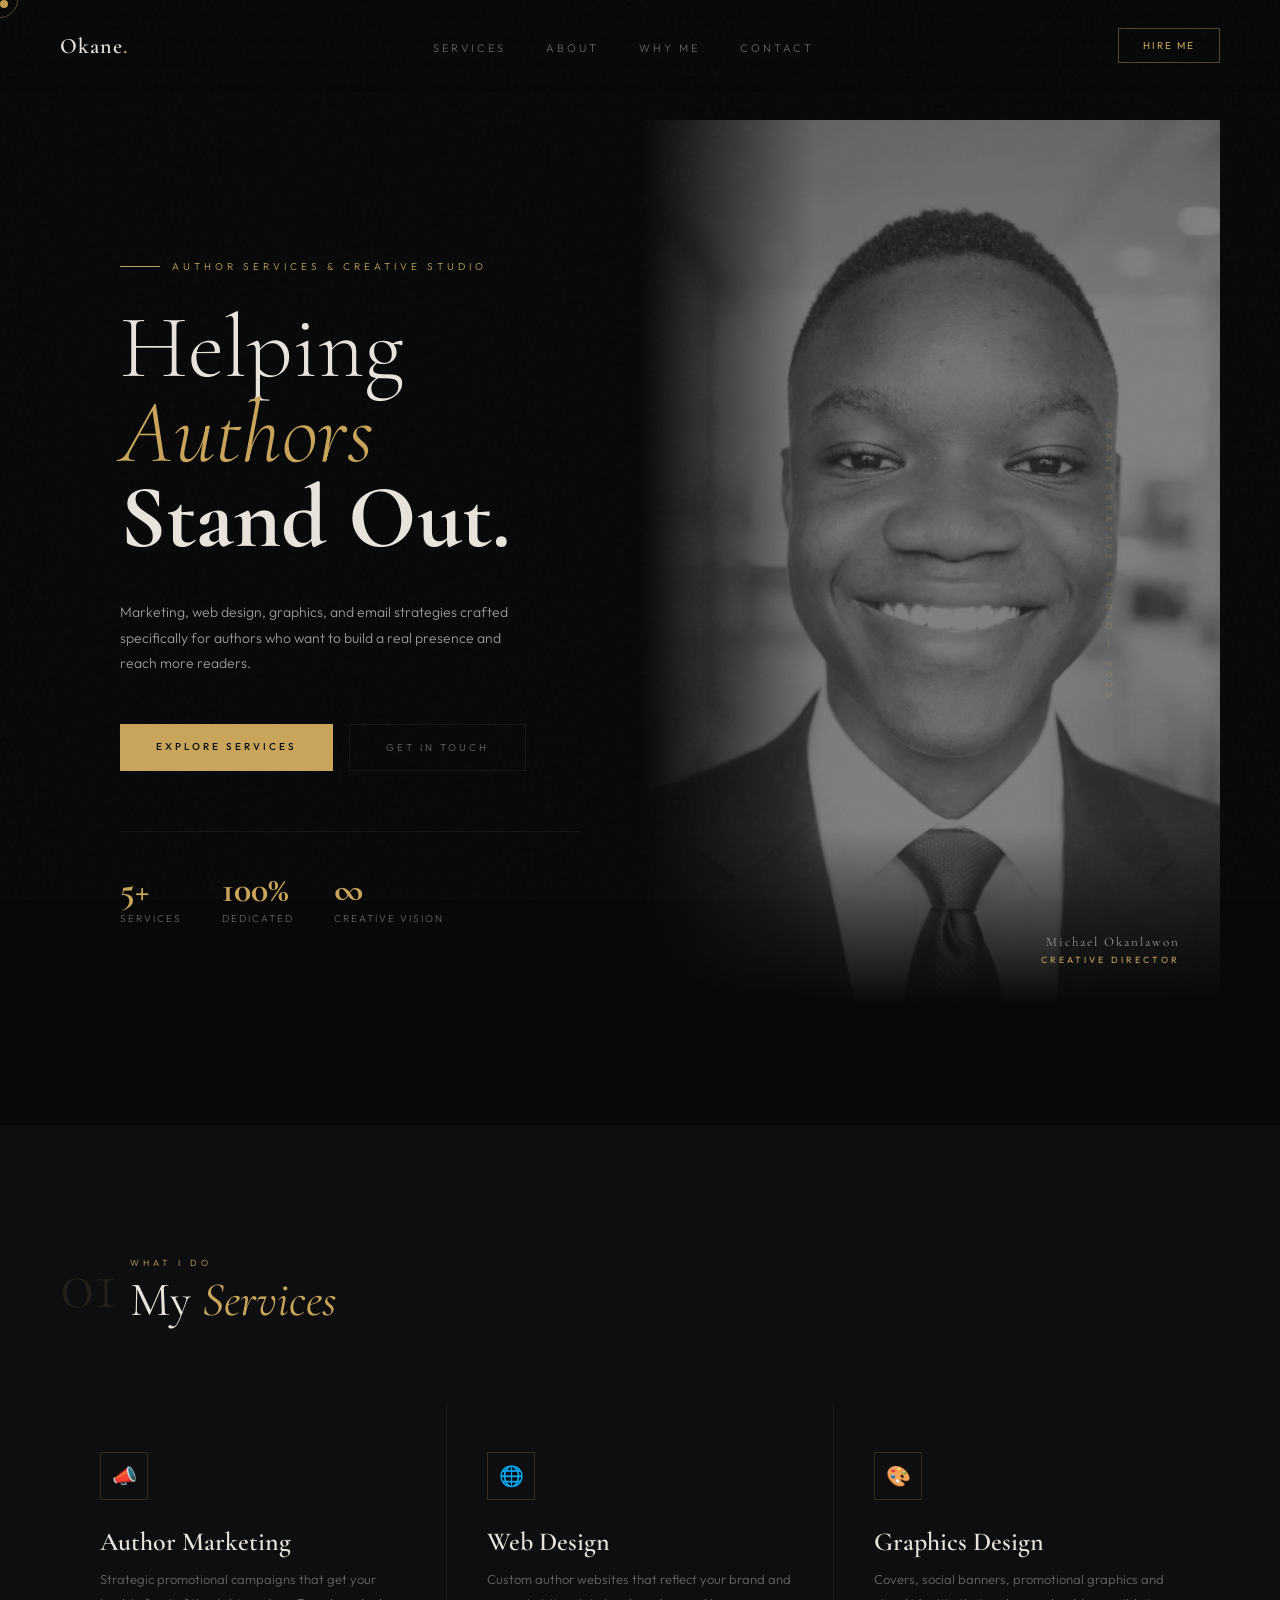
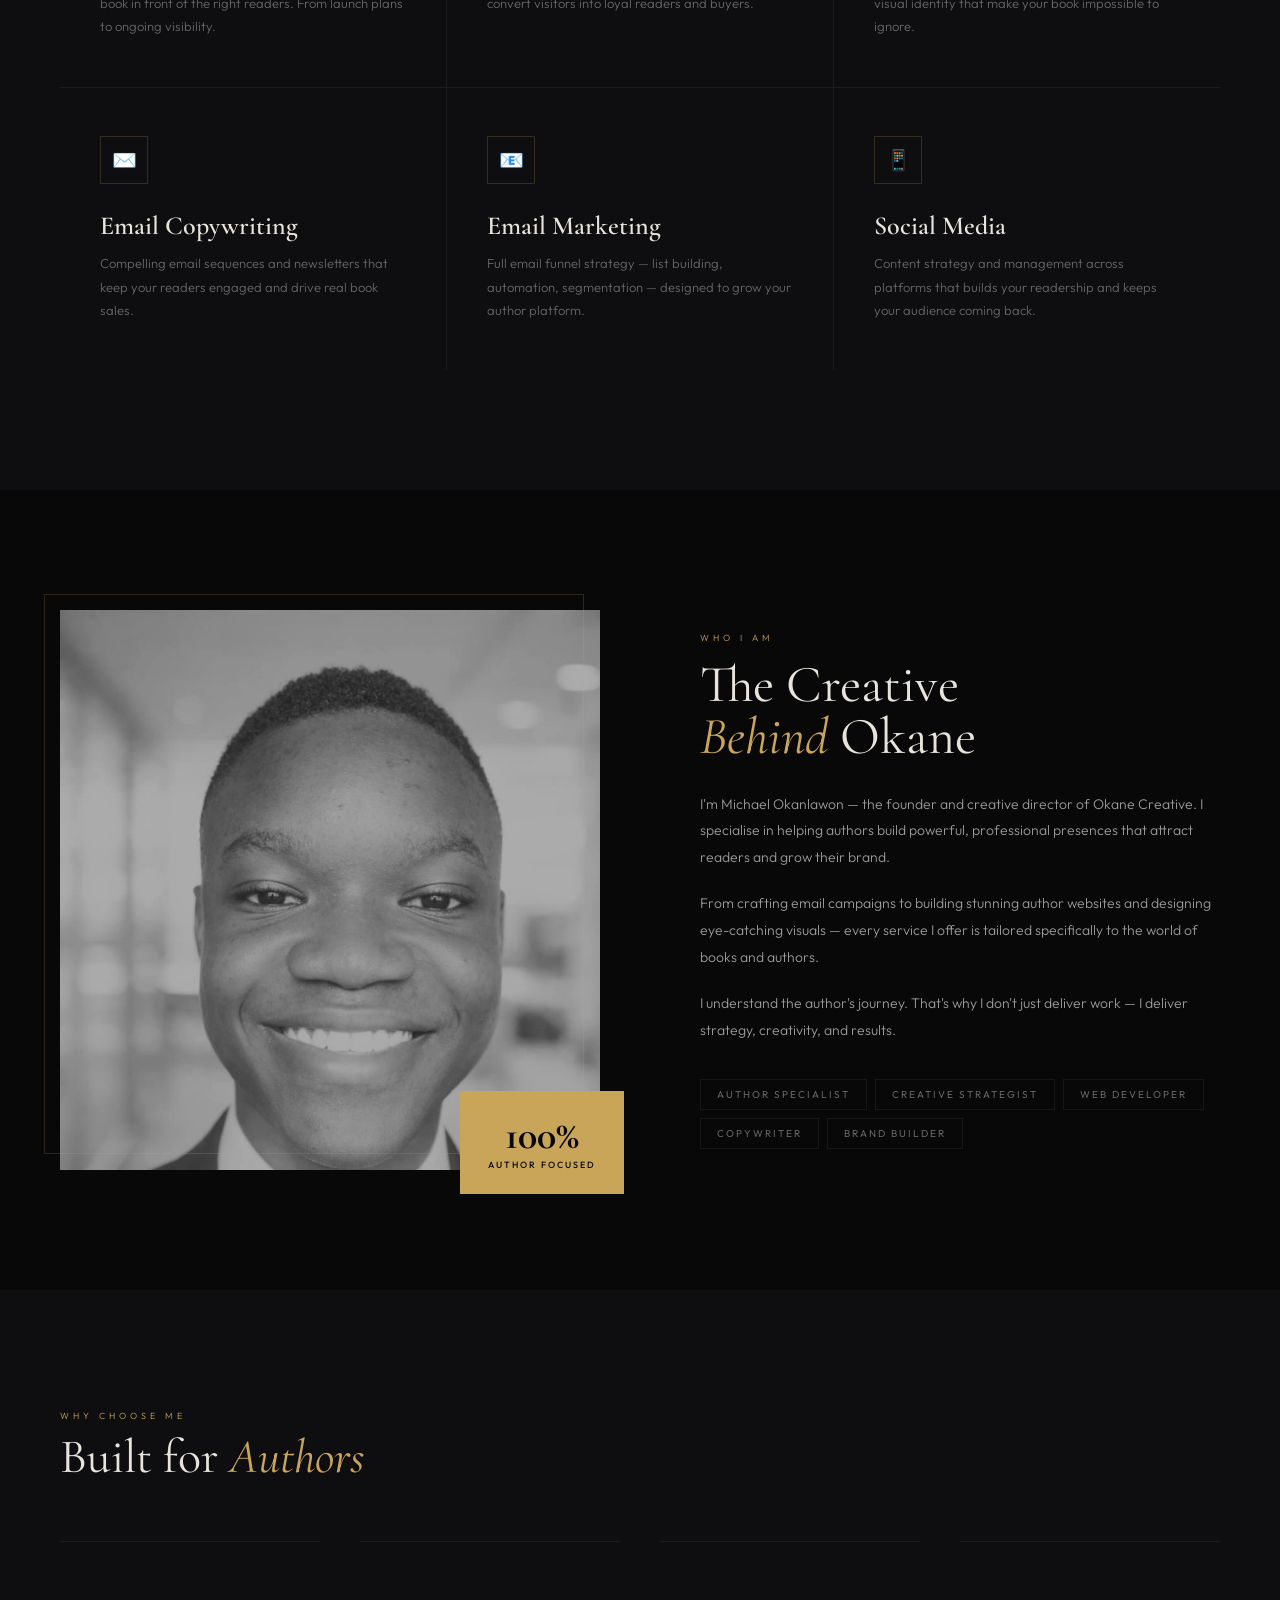
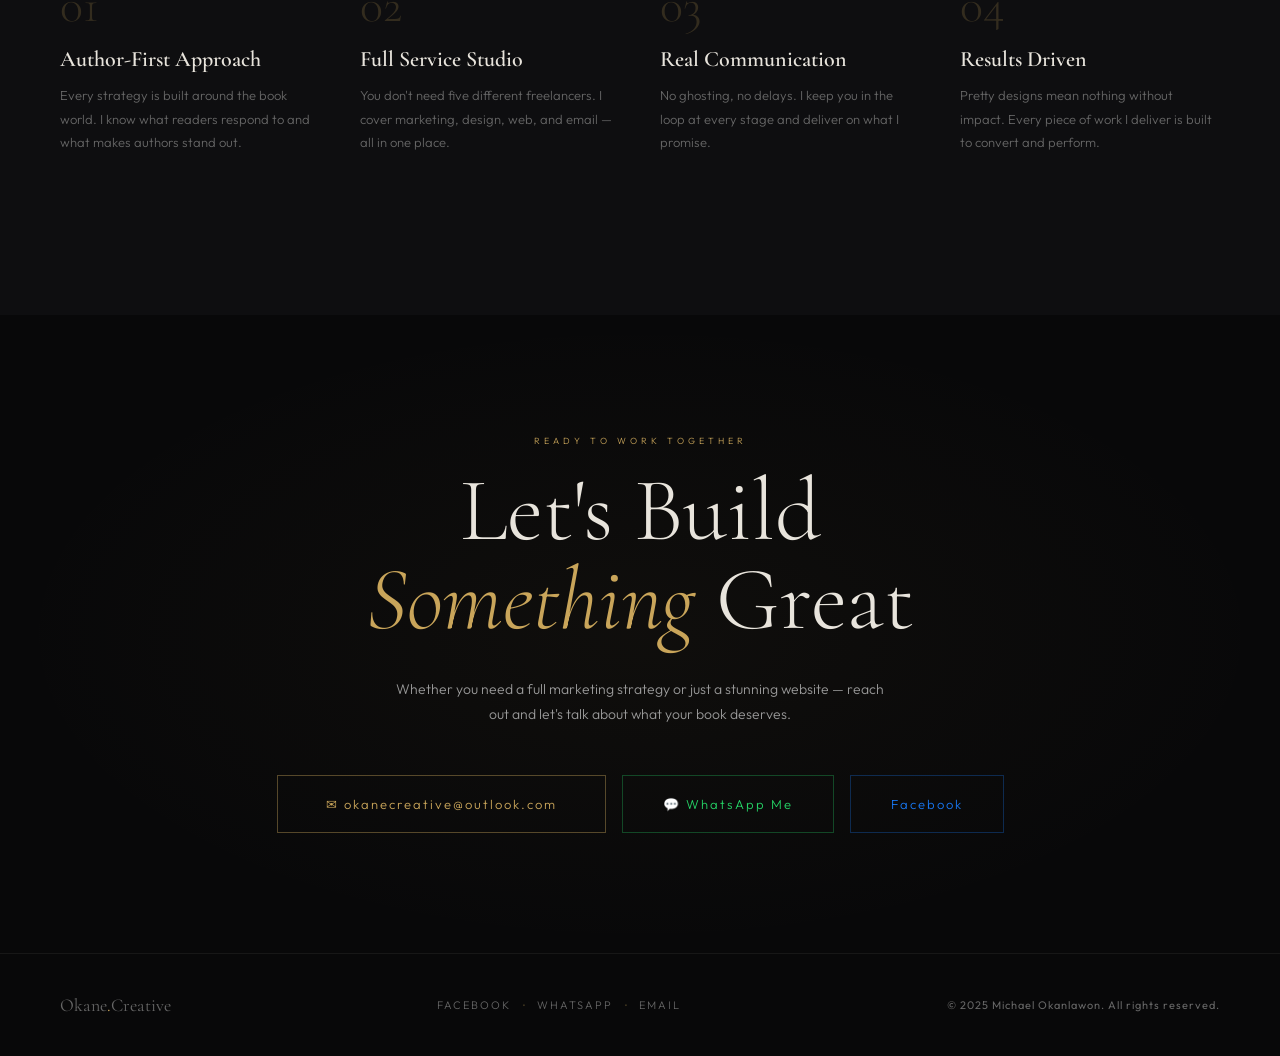
==== index.html @ 4721a369 "Create index.html" ====
<!DOCTYPE html>
<html lang="en">
<head>
<meta charset="UTF-8">
<meta name="viewport" content="width=device-width, initial-scale=1.0">

  <!-- ===== SEO META TAGS ===== -->
  <meta name="description" content="Okane Creative — Michael Okanlawon. Professional author marketing, web design, graphics design, email copywriting and email marketing services. Helping authors build powerful brands and reach more readers.">
  <meta name="keywords" content="author marketing, book marketing, author web design, email copywriting for authors, graphics design for authors, book promotion, author brand strategy, Michael Okanlawon, Okane Creative">
  <meta name="author" content="Michael Okanlawon">
  <meta name="robots" content="index, follow">
  <meta name="language" content="English">
  <link rel="canonical" href="https://michaelokan.github.io/okanecreative/">

  <!-- ===== OPEN GRAPH (Facebook / LinkedIn previews) ===== -->
  <meta property="og:type" content="website">
  <meta property="og:url" content="https://michaelokan.github.io/okanecreative/">
  <meta property="og:title" content="Okane Creative | Author Marketing & Web Design">
  <meta property="og:description" content="Professional author marketing, web design, graphics and email services. Helping authors stand out and reach more readers.">
  <meta property="og:image" content="https://michaelokan.github.io/okanecreative/preview.jpg">
  <meta property="og:site_name" content="Okane Creative">

  <!-- ===== TWITTER CARD ===== -->
  <meta name="twitter:card" content="summary_large_image">
  <meta name="twitter:title" content="Okane Creative | Author Marketing & Web Design">
  <meta name="twitter:description" content="Professional author marketing, web design, graphics and email services. Helping authors stand out and reach more readers.">
  <meta name="twitter:image" content="https://michaelokan.github.io/okanecreative/preview.jpg">

  <!-- ===== STRUCTURED DATA (Google Rich Results) ===== -->
  <script type="application/ld+json">
  {
    "@context": "https://schema.org",
    "@type": "ProfessionalService",
    "name": "Okane Creative",
    "description": "Professional author marketing, web design, graphics design, email copywriting and email marketing services.",
    "url": "https://michaelokan.github.io/okanecreative/",
    "founder": {
      "@type": "Person",
      "name": "Michael Okanlawon",
      "jobTitle": "Creative Director",
      "email": "okanecreative@outlook.com"
    },
    "contactPoint": {
      "@type": "ContactPoint",
      "telephone": "+2347070687064",
      "contactType": "customer service",
      "email": "okanecreative@outlook.com"
    },
    "sameAs": [
      "https://www.facebook.com/share/18pAue2gmJ/?mibextid=wwXIfr",
      "https://wa.me/2347070687064"
    ],
    "serviceType": [
      "Author Marketing",
      "Web Design",
      "Graphics Design",
      "Email Copywriting",
      "Email Marketing",
      "Social Media Management"
    ]
  }
  </script>

<title>Okane Creative | Author Marketing, Web Design & Graphics — Michael Okanlawon</title>
<link href="https://fonts.googleapis.com/css2?family=Cormorant+Garamond:ital,wght@0,300;0,400;0,600;0,700;1,300;1,400&family=Outfit:wght@200;300;400;500;600&display=swap" rel="stylesheet">
<style>
:root {
  --gold: #c9a55a;
  --gold-light: #e8d5a3;
  --gold-dim: rgba(201,165,90,0.15);
  --bg: #080809;
  --bg2: #0e0e10;
  --bg3: #131316;
  --text: #e8e4dc;
  --text-dim: #666;
  --text-mid: #999;
  --border: rgba(255,255,255,0.06);
}

* { margin:0; padding:0; box-sizing:border-box; }

html { scroll-behavior: smooth; }

body {
  background: var(--bg);
  color: var(--text);
  font-family: 'Outfit', sans-serif;
  overflow-x: hidden;
  cursor: none;
}

/* CUSTOM CURSOR */
.cursor {
  width: 8px; height: 8px;
  background: var(--gold);
  border-radius: 50%;
  position: fixed;
  top: 0; left: 0;
  pointer-events: none;
  z-index: 9999;
  transition: transform 0.15s ease;
  mix-blend-mode: difference;
}
.cursor-ring {
  width: 36px; height: 36px;
  border: 1px solid rgba(201,165,90,0.4);
  border-radius: 50%;
  position: fixed;
  top: 0; left: 0;
  pointer-events: none;
  z-index: 9998;
  transition: all 0.12s ease;
}

/* NOISE TEXTURE OVERLAY */
body::before {
  content: '';
  position: fixed;
  inset: 0;
  background-image: url("data:image/svg+xml,%3Csvg viewBox='0 0 256 256' xmlns='http://www.w3.org/2000/svg'%3E%3Cfilter id='noise'%3E%3CfeTurbulence type='fractalNoise' baseFrequency='0.9' numOctaves='4' stitchTiles='stitch'/%3E%3C/filter%3E%3Crect width='100%25' height='100%25' filter='url(%23noise)' opacity='1'/%3E%3C/svg%3E");
  opacity: 0.025;
  pointer-events: none;
  z-index: 1000;
}

/* NAV */
nav {
  position: fixed;
  top: 0; left: 0; right: 0;
  z-index: 100;
  padding: 28px 60px;
  display: flex;
  align-items: center;
  justify-content: space-between;
  background: linear-gradient(to bottom, rgba(8,8,9,0.95) 0%, transparent 100%);
  backdrop-filter: blur(2px);
}

.nav-logo {
  font-family: 'Cormorant Garamond', serif;
  font-size: 22px;
  font-weight: 600;
  color: var(--text);
  letter-spacing: 1px;
  text-decoration: none;
}

.nav-logo span { color: var(--gold); }

.nav-links {
  display: flex;
  gap: 40px;
  list-style: none;
}

.nav-links a {
  font-size: 11px;
  letter-spacing: 3px;
  text-transform: uppercase;
  color: var(--text-dim);
  text-decoration: none;
  transition: color 0.3s;
  font-weight: 300;
}

.nav-links a:hover { color: var(--gold); }

.nav-cta {
  font-size: 10px;
  letter-spacing: 2px;
  text-transform: uppercase;
  color: var(--gold);
  border: 1px solid rgba(201,165,90,0.4);
  padding: 10px 24px;
  text-decoration: none;
  transition: all 0.3s;
}

.nav-cta:hover {
  background: var(--gold-dim);
  border-color: var(--gold);
}

/* HERO */
.hero {
  min-height: 100vh;
  display: grid;
  grid-template-columns: 1fr 1fr;
  position: relative;
  overflow: hidden;
}

.hero-left {
  display: flex;
  flex-direction: column;
  justify-content: center;
  padding: 140px 60px 80px;
  position: relative;
  z-index: 2;
}

.hero-eyebrow {
  display: flex;
  align-items: center;
  gap: 12px;
  margin-bottom: 32px;
  opacity: 0;
  animation: fadeUp 1s 0.3s forwards;
}

.eyebrow-line {
  width: 40px;
  height: 1px;
  background: var(--gold);
}

.eyebrow-text {
  font-size: 10px;
  letter-spacing: 4px;
  text-transform: uppercase;
  color: var(--gold);
  font-weight: 300;
}

.hero-title {
  font-family: 'Cormorant Garamond', serif;
  font-size: clamp(64px, 7vw, 96px);
  font-weight: 300;
  line-height: 0.95;
  color: var(--text);
  margin-bottom: 12px;
  opacity: 0;
  animation: fadeUp 1s 0.5s forwards;
}

.hero-title em {
  font-style: italic;
  color: var(--gold);
}

.hero-title .bold {
  font-weight: 700;
  display: block;
}

.hero-subtitle {
  font-size: 14px;
  color: var(--text-mid);
  line-height: 1.8;
  max-width: 400px;
  margin: 28px 0 48px;
  font-weight: 300;
  opacity: 0;
  animation: fadeUp 1s 0.7s forwards;
}

.hero-btns {
  display: flex;
  gap: 16px;
  opacity: 0;
  animation: fadeUp 1s 0.9s forwards;
}

.btn-primary {
  background: var(--gold);
  color: var(--bg);
  font-size: 10px;
  letter-spacing: 3px;
  text-transform: uppercase;
  padding: 16px 36px;
  text-decoration: none;
  font-weight: 500;
  transition: all 0.3s;
}

.btn-primary:hover {
  background: var(--gold-light);
  transform: translateY(-2px);
}

.btn-secondary {
  border: 1px solid var(--border);
  color: var(--text-dim);
  font-size: 10px;
  letter-spacing: 3px;
  text-transform: uppercase;
  padding: 16px 36px;
  text-decoration: none;
  font-weight: 300;
  transition: all 0.3s;
}

.btn-secondary:hover {
  border-color: var(--gold);
  color: var(--gold);
}

/* HERO STATS */
.hero-stats {
  display: flex;
  gap: 40px;
  margin-top: 60px;
  padding-top: 40px;
  border-top: 1px solid var(--border);
  opacity: 0;
  animation: fadeUp 1s 1.1s forwards;
}

.stat-num {
  font-family: 'Cormorant Garamond', serif;
  font-size: 36px;
  font-weight: 700;
  color: var(--gold);
  line-height: 1;
}

.stat-label {
  font-size: 10px;
  letter-spacing: 2px;
  text-transform: uppercase;
  color: var(--text-dim);
  margin-top: 4px;
  font-weight: 300;
}

/* HERO RIGHT - Photo */
.hero-right {
  position: relative;
  overflow: hidden;
}

.hero-photo {
  width: 100%;
  height: 100%;
  object-fit: cover;
  object-position: center 10%;
  filter: saturate(0.7) contrast(1.1) brightness(0.75);
  display: block;
  opacity: 0;
  animation: photoReveal 1.5s 0.2s forwards;
}

@keyframes photoReveal {
  from { opacity: 0; transform: scale(1.05); }
  to { opacity: 1; transform: scale(1); }
}

.hero-photo-overlay {
  position: absolute;
  inset: 0;
  background: 
    linear-gradient(to right, var(--bg) 0%, transparent 30%),
    linear-gradient(to top, var(--bg) 0%, transparent 20%);
}

.hero-photo-label {
  position: absolute;
  bottom: 40px;
  right: 40px;
  text-align: right;
  opacity: 0;
  animation: fadeUp 1s 1.3s forwards;
}

.photo-label-name {
  font-family: 'Cormorant Garamond', serif;
  font-size: 13px;
  color: var(--text-mid);
  letter-spacing: 2px;
}

.photo-label-role {
  font-size: 9px;
  letter-spacing: 3px;
  text-transform: uppercase;
  color: var(--gold);
  margin-top: 4px;
}

/* Vertical text */
.vertical-text {
  position: absolute;
  right: -30px;
  top: 50%;
  transform: translateY(-50%) rotate(90deg);
  font-size: 9px;
  letter-spacing: 5px;
  text-transform: uppercase;
  color: rgba(201,165,90,0.3);
  white-space: nowrap;
}

/* SECTION STYLES */
section {
  padding: 120px 60px;
  position: relative;
}

.section-header {
  display: flex;
  align-items: flex-start;
  justify-content: space-between;
  margin-bottom: 80px;
}

.section-label {
  display: flex;
  align-items: center;
  gap: 12px;
}

.section-num {
  font-family: 'Cormorant Garamond', serif;
  font-size: 72px;
  font-weight: 300;
  color: rgba(201,165,90,0.12);
  line-height: 1;
}

.section-info {
  padding-top: 12px;
}

.section-eyebrow {
  font-size: 9px;
  letter-spacing: 4px;
  text-transform: uppercase;
  color: var(--gold);
  font-weight: 300;
  margin-bottom: 8px;
}

.section-title {
  font-family: 'Cormorant Garamond', serif;
  font-size: 48px;
  font-weight: 400;
  color: var(--text);
  line-height: 1;
}

.section-title em { font-style: italic; color: var(--gold); }

/* SERVICES */
#services { background: var(--bg2); }

.services-grid {
  display: grid;
  grid-template-columns: repeat(3, 1fr);
  gap: 1px;
  background: var(--border);
}

.service-card {
  background: var(--bg2);
  padding: 48px 40px;
  position: relative;
  overflow: hidden;
  transition: all 0.4s;
  cursor: default;
}

.service-card::before {
  content: '';
  position: absolute;
  inset: 0;
  background: linear-gradient(135deg, var(--gold-dim) 0%, transparent 60%);
  opacity: 0;
  transition: opacity 0.4s;
}

.service-card:hover::before { opacity: 1; }

.service-card:hover {
  transform: translateY(-4px);
  z-index: 2;
  box-shadow: 0 20px 60px rgba(0,0,0,0.4);
}

.service-icon {
  width: 48px;
  height: 48px;
  border: 1px solid rgba(201,165,90,0.2);
  display: flex;
  align-items: center;
  justify-content: center;
  margin-bottom: 28px;
  font-size: 20px;
  transition: all 0.3s;
}

.service-card:hover .service-icon {
  border-color: var(--gold);
  background: var(--gold-dim);
}

.service-name {
  font-family: 'Cormorant Garamond', serif;
  font-size: 26px;
  font-weight: 600;
  color: var(--text);
  margin-bottom: 12px;
  line-height: 1.1;
}

.service-desc {
  font-size: 13px;
  color: var(--text-dim);
  line-height: 1.8;
  font-weight: 300;
}

.service-arrow {
  position: absolute;
  bottom: 40px;
  right: 40px;
  width: 32px;
  height: 32px;
  border: 1px solid var(--border);
  display: flex;
  align-items: center;
  justify-content: center;
  color: var(--text-dim);
  font-size: 14px;
  transition: all 0.3s;
  opacity: 0;
}

.service-card:hover .service-arrow {
  opacity: 1;
  border-color: var(--gold);
  color: var(--gold);
}

/* ABOUT */
#about {
  display: grid;
  grid-template-columns: 1fr 1fr;
  gap: 80px;
  align-items: center;
  padding: 120px 60px;
}

.about-image-wrap {
  position: relative;
}

.about-img {
  width: 100%;
  height: 560px;
  object-fit: cover;
  object-position: center 10%;
  filter: saturate(0.6) contrast(1.1);
  display: block;
}

.about-img-frame {
  position: absolute;
  top: -16px;
  left: -16px;
  right: 16px;
  bottom: 16px;
  border: 1px solid rgba(201,165,90,0.2);
  pointer-events: none;
}

.about-badge {
  position: absolute;
  bottom: -24px;
  right: -24px;
  background: var(--gold);
  color: var(--bg);
  padding: 24px 28px;
  text-align: center;
}

.badge-num {
  font-family: 'Cormorant Garamond', serif;
  font-size: 40px;
  font-weight: 700;
  line-height: 1;
}

.badge-text {
  font-size: 9px;
  letter-spacing: 2px;
  text-transform: uppercase;
  margin-top: 4px;
  font-weight: 500;
}

.about-content {
  padding-left: 20px;
}

.about-eyebrow {
  font-size: 9px;
  letter-spacing: 4px;
  text-transform: uppercase;
  color: var(--gold);
  font-weight: 300;
  margin-bottom: 16px;
}

.about-title {
  font-family: 'Cormorant Garamond', serif;
  font-size: 52px;
  font-weight: 400;
  line-height: 1;
  color: var(--text);
  margin-bottom: 28px;
}

.about-title em { font-style: italic; color: var(--gold); }

.about-text {
  font-size: 14px;
  color: var(--text-mid);
  line-height: 1.9;
  font-weight: 300;
  margin-bottom: 20px;
}

.about-tags {
  display: flex;
  flex-wrap: wrap;
  gap: 8px;
  margin-top: 36px;
}

.about-tag {
  font-size: 10px;
  letter-spacing: 2px;
  text-transform: uppercase;
  color: var(--text-dim);
  border: 1px solid var(--border);
  padding: 8px 16px;
  transition: all 0.3s;
}

.about-tag:hover {
  border-color: var(--gold);
  color: var(--gold);
}

/* WHY ME */
#why {
  background: var(--bg2);
  padding: 120px 60px;
}

.why-grid {
  display: grid;
  grid-template-columns: repeat(4, 1fr);
  gap: 40px;
  margin-top: 60px;
}

.why-item {
  padding: 40px 0;
  border-top: 1px solid var(--border);
  transition: border-color 0.3s;
}

.why-item:hover {
  border-top-color: var(--gold);
}

.why-num {
  font-family: 'Cormorant Garamond', serif;
  font-size: 48px;
  font-weight: 300;
  color: rgba(201,165,90,0.2);
  line-height: 1;
  margin-bottom: 16px;
}

.why-title {
  font-family: 'Cormorant Garamond', serif;
  font-size: 22px;
  color: var(--text);
  margin-bottom: 12px;
  font-weight: 600;
}

.why-text {
  font-size: 13px;
  color: var(--text-dim);
  line-height: 1.8;
  font-weight: 300;
}

/* CONTACT */
#contact {
  padding: 120px 60px;
  text-align: center;
  position: relative;
  overflow: hidden;
}

.contact-bg {
  position: absolute;
  inset: 0;
  background: radial-gradient(ellipse at center, rgba(201,165,90,0.04) 0%, transparent 70%);
}

.contact-eyebrow {
  font-size: 9px;
  letter-spacing: 4px;
  text-transform: uppercase;
  color: var(--gold);
  font-weight: 300;
  margin-bottom: 20px;
}

.contact-title {
  font-family: 'Cormorant Garamond', serif;
  font-size: clamp(56px, 7vw, 96px);
  font-weight: 300;
  color: var(--text);
  line-height: 1;
  margin-bottom: 32px;
}

.contact-title em { font-style: italic; color: var(--gold); }

.contact-sub {
  font-size: 14px;
  color: var(--text-mid);
  max-width: 500px;
  margin: 0 auto 48px;
  line-height: 1.8;
  font-weight: 300;
}

.contact-email-btn {
  display: inline-block;
  background: transparent;
  border: 1px solid rgba(201,165,90,0.4);
  color: var(--gold);
  font-size: 13px;
  letter-spacing: 2px;
  padding: 20px 48px;
  text-decoration: none;
  transition: all 0.3s;
  font-weight: 300;
}

.contact-email-btn:hover {
  background: var(--gold-dim);
  border-color: var(--gold);
  transform: translateY(-2px);
}

/* FOOTER */
footer {
  padding: 40px 60px;
  border-top: 1px solid var(--border);
  display: flex;
  align-items: center;
  justify-content: space-between;
}

.footer-logo {
  font-family: 'Cormorant Garamond', serif;
  font-size: 18px;
  color: var(--text-dim);
}

.footer-logo span { color: var(--gold); }

.footer-copy {
  font-size: 11px;
  color: var(--text-dim);
  letter-spacing: 1px;
}

/* SCROLL REVEAL */
.reveal {
  opacity: 0;
  transform: translateY(40px);
  transition: all 0.8s cubic-bezier(0.16, 1, 0.3, 1);
}

.reveal.visible {
  opacity: 1;
  transform: translateY(0);
}

/* ANIMATIONS */
@keyframes fadeUp {
  from { opacity: 0; transform: translateY(30px); }
  to { opacity: 1; transform: translateY(0); }
}


.footer-socials {
  display: flex;
  align-items: center;
  gap: 12px;
}

.social-link {
  font-size: 11px;
  letter-spacing: 2px;
  text-transform: uppercase;
  color: var(--text-dim);
  text-decoration: none;
  transition: color 0.3s;
  font-weight: 300;
}

.social-link:hover { color: var(--gold); }

.social-dot {
  color: rgba(201,165,90,0.3);
  font-size: 14px;
}


.contact-btns {
  display: flex;
  flex-wrap: wrap;
  gap: 16px;
  justify-content: center;
  align-items: center;
}

.contact-whatsapp-btn {
  display: inline-block;
  background: transparent;
  border: 1px solid rgba(37,211,102,0.3);
  color: #25d366;
  font-size: 13px;
  letter-spacing: 2px;
  padding: 20px 40px;
  text-decoration: none;
  transition: all 0.3s;
  font-weight: 300;
}

.contact-whatsapp-btn:hover {
  background: rgba(37,211,102,0.05);
  border-color: #25d366;
  transform: translateY(-2px);
}

.contact-fb-btn {
  display: inline-block;
  background: transparent;
  border: 1px solid rgba(24,119,242,0.3);
  color: #1877f2;
  font-size: 13px;
  letter-spacing: 2px;
  padding: 20px 40px;
  text-decoration: none;
  transition: all 0.3s;
  font-weight: 300;
}

.contact-fb-btn:hover {
  background: rgba(24,119,242,0.05);
  border-color: #1877f2;
  transform: translateY(-2px);
}

/* SCROLLBAR */
::-webkit-scrollbar { width: 4px; }
::-webkit-scrollbar-track { background: var(--bg); }
::-webkit-scrollbar-thumb { background: rgba(201,165,90,0.3); }
::-webkit-scrollbar-thumb:hover { background: var(--gold); }

/* RESPONSIVE */
@media (max-width: 900px) {
  nav { padding: 24px 24px; }
  .nav-links { display: none; }
  .hero { grid-template-columns: 1fr; min-height: auto; }
  .hero-left { padding: 120px 24px 60px; }
  .hero-right { height: 400px; }
  section { padding: 80px 24px; }
  .services-grid { grid-template-columns: 1fr; }
  #about { grid-template-columns: 1fr; padding: 80px 24px; }
  .why-grid { grid-template-columns: 1fr 1fr; }
  footer { flex-direction: column; gap: 16px; text-align: center; }
  #contact { padding: 80px 24px; }
}
</style>
</head>
<body>

<div class="cursor" id="cursor"></div>
<div class="cursor-ring" id="cursorRing"></div>

<!-- NAV -->
<nav>
  <a href="#" class="nav-logo">Okane<span>.</span></a>
  <ul class="nav-links">
    <li><a href="#services">Services</a></li>
    <li><a href="#about">About</a></li>
    <li><a href="#why">Why Me</a></li>
    <li><a href="#contact">Contact</a></li>
  </ul>
  <a href="mailto:okanecreative@outlook.com" class="nav-cta">Hire Me</a>
</nav>

<!-- HERO -->
<section class="hero" id="home">
  <div class="hero-left">
    <div class="hero-eyebrow">
      <div class="eyebrow-line"></div>
      <span class="eyebrow-text">Author Services & Creative Studio</span>
    </div>
    <h1 class="hero-title">
      <span>Helping</span>
      <em>Authors</em>
      <span class="bold">Stand Out.</span>
    </h1>
    <p class="hero-subtitle">
      Marketing, web design, graphics, and email strategies crafted specifically for authors who want to build a real presence and reach more readers.
    </p>
    <div class="hero-btns">
      <a href="#services" class="btn-primary">Explore Services</a>
      <a href="#contact" class="btn-secondary">Get In Touch</a>
    </div>
    <div class="hero-stats">
      <div>
        <div class="stat-num">5+</div>
        <div class="stat-label">Services</div>
      </div>
      <div>
        <div class="stat-num">100%</div>
        <div class="stat-label">Dedicated</div>
      </div>
      <div>
        <div class="stat-num">∞</div>
        <div class="stat-label">Creative Vision</div>
      </div>
    </div>
  </div>
  <div class="hero-right">
    <img class="hero-photo" src="[data-uri]" alt="Michael Okanlawon">
    <div class="hero-photo-overlay"></div>
    <div class="hero-photo-label">
      <div class="photo-label-name">Michael Okanlawon</div>
      <div class="photo-label-role">Creative Director</div>
    </div>
    <div class="vertical-text">Okane Creative Studio — 2025</div>
  </div>
</section>

<!-- SERVICES -->
<section id="services">
  <div class="section-header reveal">
    <div class="section-label">
      <div class="section-num">01</div>
      <div class="section-info">
        <div class="section-eyebrow">What I Do</div>
        <h2 class="section-title">My <em>Services</em></h2>
      </div>
    </div>
  </div>
  <div class="services-grid">
    <div class="service-card reveal">
      <div class="service-icon">📣</div>
      <h3 class="service-name">Author Marketing</h3>
      <p class="service-desc">Strategic promotional campaigns that get your book in front of the right readers. From launch plans to ongoing visibility.</p>
      <div class="service-arrow">→</div>
    </div>
    <div class="service-card reveal">
      <div class="service-icon">🌐</div>
      <h3 class="service-name">Web Design</h3>
      <p class="service-desc">Custom author websites that reflect your brand and convert visitors into loyal readers and buyers.</p>
      <div class="service-arrow">→</div>
    </div>
    <div class="service-card reveal">
      <div class="service-icon">🎨</div>
      <h3 class="service-name">Graphics Design</h3>
      <p class="service-desc">Covers, social banners, promotional graphics and visual identity that make your book impossible to ignore.</p>
      <div class="service-arrow">→</div>
    </div>
    <div class="service-card reveal">
      <div class="service-icon">✉️</div>
      <h3 class="service-name">Email Copywriting</h3>
      <p class="service-desc">Compelling email sequences and newsletters that keep your readers engaged and drive real book sales.</p>
      <div class="service-arrow">→</div>
    </div>
    <div class="service-card reveal">
      <div class="service-icon">📧</div>
      <h3 class="service-name">Email Marketing</h3>
      <p class="service-desc">Full email funnel strategy — list building, automation, segmentation — designed to grow your author platform.</p>
      <div class="service-arrow">→</div>
    </div>
    <div class="service-card reveal">
      <div class="service-icon">📱</div>
      <h3 class="service-name">Social Media</h3>
      <p class="service-desc">Content strategy and management across platforms that builds your readership and keeps your audience coming back.</p>
      <div class="service-arrow">→</div>
    </div>
  </div>
</section>

<!-- ABOUT -->
<div id="about">
  <div class="about-image-wrap reveal">
    <img class="about-img" src="[data-uri]" alt="Michael Okanlawon">
    <div class="about-img-frame"></div>
    <div class="about-badge">
      <div class="badge-num">100%</div>
      <div class="badge-text">Author Focused</div>
    </div>
  </div>
  <div class="about-content reveal">
    <div class="about-eyebrow">Who I Am</div>
    <h2 class="about-title">The Creative<br><em>Behind</em> Okane</h2>
    <p class="about-text">
      I'm Michael Okanlawon — the founder and creative director of Okane Creative. I specialise in helping authors build powerful, professional presences that attract readers and grow their brand.
    </p>
    <p class="about-text">
      From crafting email campaigns to building stunning author websites and designing eye-catching visuals — every service I offer is tailored specifically to the world of books and authors.
    </p>
    <p class="about-text">
      I understand the author's journey. That's why I don't just deliver work — I deliver strategy, creativity, and results.
    </p>
    <div class="about-tags">
      <span class="about-tag">Author Specialist</span>
      <span class="about-tag">Creative Strategist</span>
      <span class="about-tag">Web Developer</span>
      <span class="about-tag">Copywriter</span>
      <span class="about-tag">Brand Builder</span>
    </div>
  </div>
</div>

<!-- WHY ME -->
<section id="why">
  <div class="reveal">
    <div class="section-eyebrow" style="font-size:9px;letter-spacing:4px;text-transform:uppercase;color:var(--gold);font-weight:300;margin-bottom:12px;">Why Choose Me</div>
    <h2 class="section-title" style="font-family:'Cormorant Garamond',serif;font-size:48px;font-weight:400;color:var(--text);">Built for <em style="font-style:italic;color:var(--gold);">Authors</em></h2>
  </div>
  <div class="why-grid">
    <div class="why-item reveal">
      <div class="why-num">01</div>
      <h3 class="why-title">Author-First Approach</h3>
      <p class="why-text">Every strategy is built around the book world. I know what readers respond to and what makes authors stand out.</p>
    </div>
    <div class="why-item reveal">
      <div class="why-num">02</div>
      <h3 class="why-title">Full Service Studio</h3>
      <p class="why-text">You don't need five different freelancers. I cover marketing, design, web, and email — all in one place.</p>
    </div>
    <div class="why-item reveal">
      <div class="why-num">03</div>
      <h3 class="why-title">Real Communication</h3>
      <p class="why-text">No ghosting, no delays. I keep you in the loop at every stage and deliver on what I promise.</p>
    </div>
    <div class="why-item reveal">
      <div class="why-num">04</div>
      <h3 class="why-title">Results Driven</h3>
      <p class="why-text">Pretty designs mean nothing without impact. Every piece of work I deliver is built to convert and perform.</p>
    </div>
  </div>
</section>

<!-- CONTACT -->
<section id="contact">
  <div class="contact-bg"></div>
  <div style="position:relative;z-index:1;">
    <div class="contact-eyebrow reveal">Ready to Work Together</div>
    <h2 class="contact-title reveal">Let's Build<br><em>Something</em> Great</h2>
    <p class="contact-sub reveal">
      Whether you need a full marketing strategy or just a stunning website — reach out and let's talk about what your book deserves.
    </p>
    <div class="contact-btns reveal">
      <a href="mailto:okanecreative@outlook.com" class="contact-email-btn">
        ✉ okanecreative@outlook.com
      </a>
      <a href="https://wa.me/2347070687064" target="_blank" class="contact-whatsapp-btn">
        💬 WhatsApp Me
      </a>
      <a href="https://www.facebook.com/share/18pAue2gmJ/?mibextid=wwXIfr" target="_blank" class="contact-fb-btn">
        Facebook
      </a>
    </div>
  </div>
</section>

<!-- FOOTER -->
<footer>
  <div class="footer-logo">Okane<span>.</span>Creative</div>
  <div class="footer-socials">
    <a href="https://www.facebook.com/share/18pAue2gmJ/?mibextid=wwXIfr" target="_blank" class="social-link">Facebook</a>
    <span class="social-dot">·</span>
    <a href="https://wa.me/2347070687064" target="_blank" class="social-link">WhatsApp</a>
    <span class="social-dot">·</span>
    <a href="mailto:okanecreative@outlook.com" class="social-link">Email</a>
  </div>
  <div class="footer-copy">© 2025 Michael Okanlawon. All rights reserved.</div>
</footer>

<script>
// Custom cursor
const cursor = document.getElementById('cursor');
const ring = document.getElementById('cursorRing');
let mx = 0, my = 0, rx = 0, ry = 0;

document.addEventListener('mousemove', e => {
  mx = e.clientX; my = e.clientY;
  cursor.style.left = mx - 4 + 'px';
  cursor.style.top = my - 4 + 'px';
});

function animRing() {
  rx += (mx - rx - 18) * 0.12;
  ry += (my - ry - 18) * 0.12;
  ring.style.left = rx + 'px';
  ring.style.top = ry + 'px';
  requestAnimationFrame(animRing);
}
animRing();

// Scroll reveal
const reveals = document.querySelectorAll('.reveal');
const observer = new IntersectionObserver((entries) => {
  entries.forEach((entry, i) => {
    if (entry.isIntersecting) {
      setTimeout(() => entry.target.classList.add('visible'), i * 80);
    }
  });
}, { threshold: 0.1 });

reveals.forEach(el => observer.observe(el));
</script>
</body>
</html>
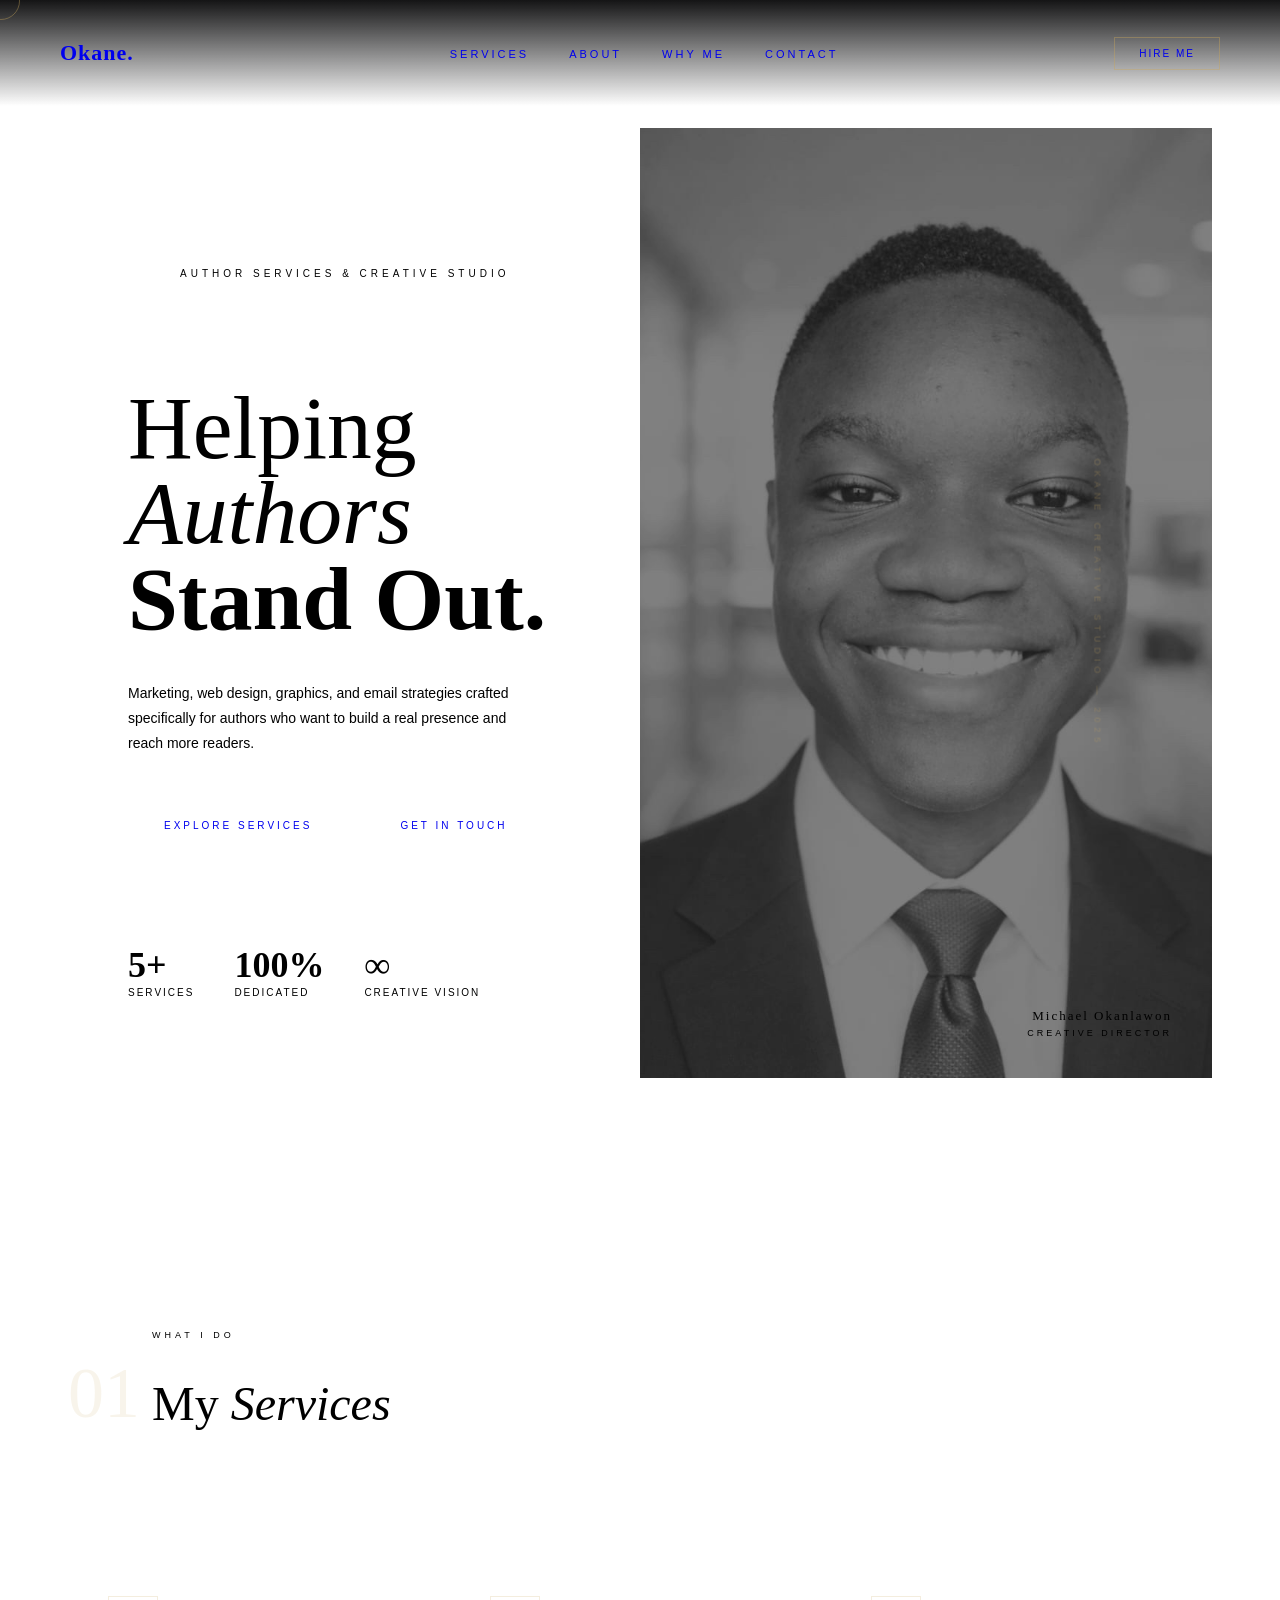
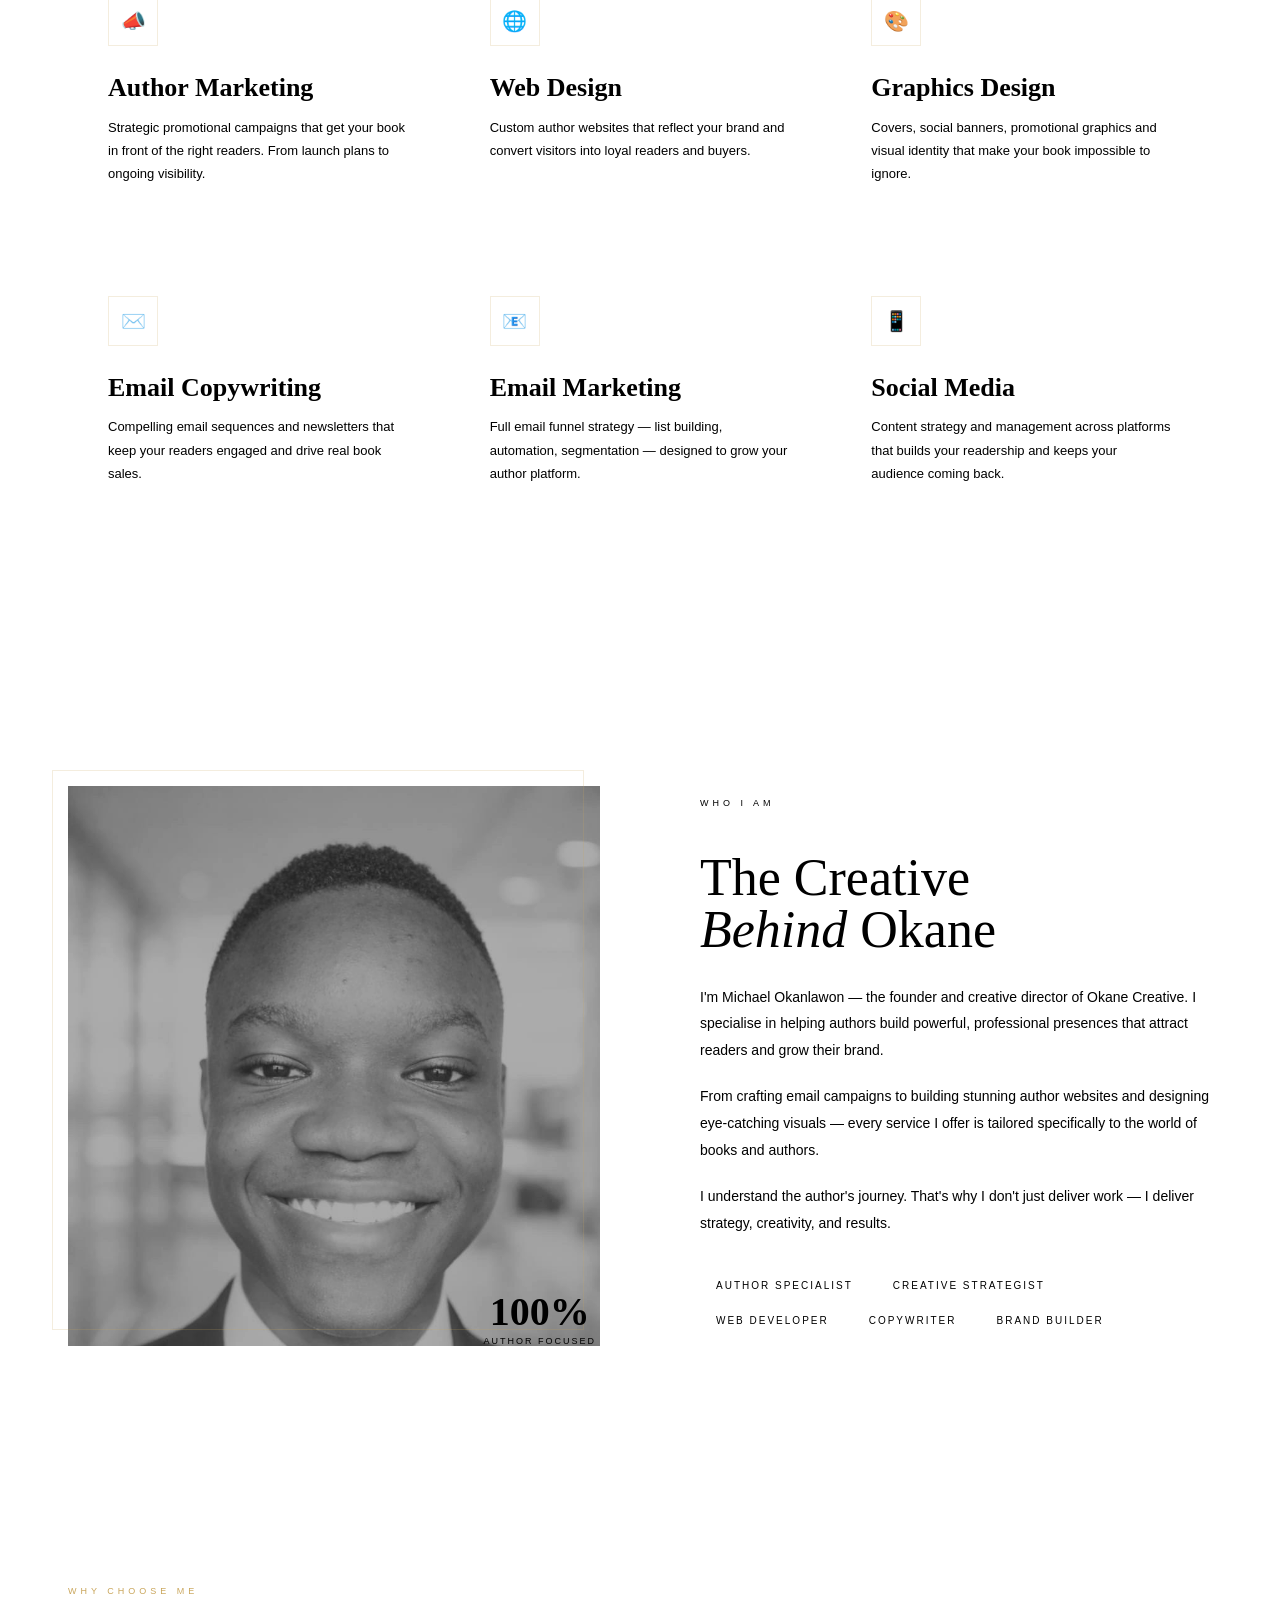
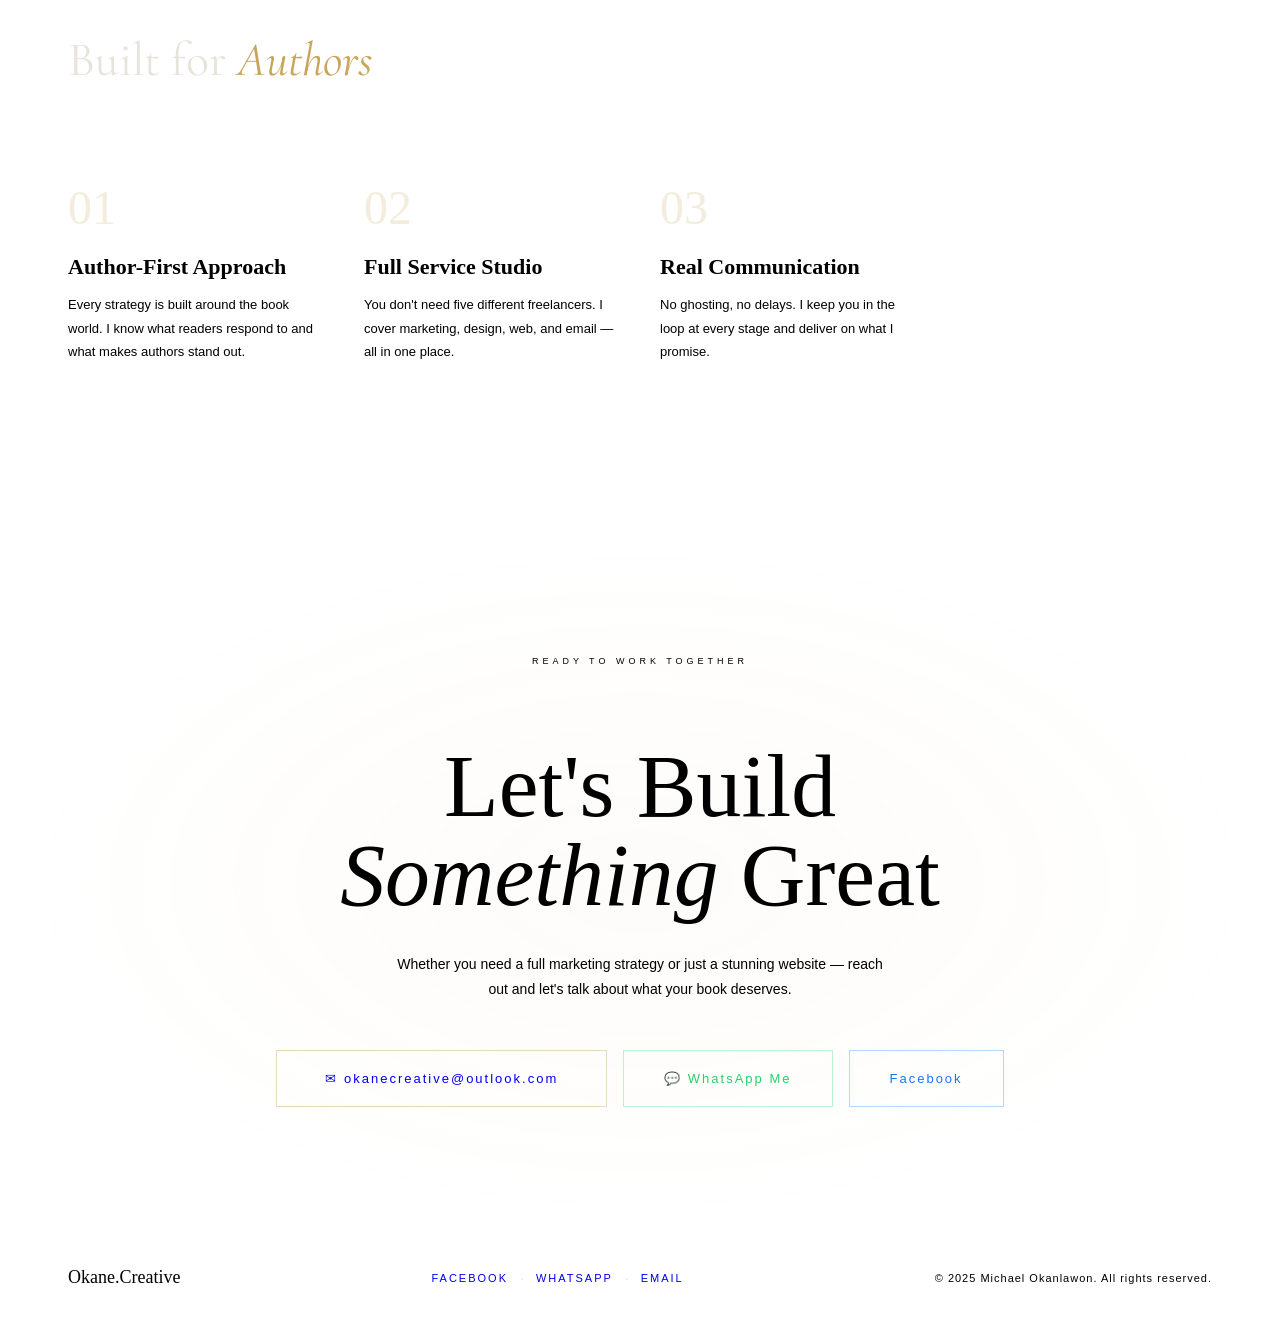
==== commit 0c30d742: "Create index.html" ====
--- a/index.html
+++ b/index.html
@@ -1,10 +1,13 @@
 <!DOCTYPE html>
+
 <html lang="en">
 <head>
 <meta charset="UTF-8">
+  <meta name="google-site-verification" content="Q_XLMUhmvzs6Y7iujXoXNJppHFVy_PV_ezf9ZF2RPsE" />
 <meta name="viewport" content="width=device-width, initial-scale=1.0">
 
   <!-- ===== SEO META TAGS ===== -->
+
   <meta name="description" content="Okane Creative — Michael Okanlawon. Professional author marketing, web design, graphics design, email copywriting and email marketing services. Helping authors build powerful brands and reach more readers.">
   <meta name="keywords" content="author marketing, book marketing, author web design, email copywriting for authors, graphics design for authors, book promotion, author brand strategy, Michael Okanlawon, Okane Creative">
   <meta name="author" content="Michael Okanlawon">
@@ -13,6 +16,7 @@
   <link rel="canonical" href="https://michaelokan.github.io/okanecreative/">
 
   <!-- ===== OPEN GRAPH (Facebook / LinkedIn previews) ===== -->
+
   <meta property="og:type" content="website">
   <meta property="og:url" content="https://michaelokan.github.io/okanecreative/">
   <meta property="og:title" content="Okane Creative | Author Marketing & Web Design">
@@ -21,12 +25,14 @@
   <meta property="og:site_name" content="Okane Creative">
 
   <!-- ===== TWITTER CARD ===== -->
+
   <meta name="twitter:card" content="summary_large_image">
   <meta name="twitter:title" content="Okane Creative | Author Marketing & Web Design">
   <meta name="twitter:description" content="Professional author marketing, web design, graphics and email services. Helping authors stand out and reach more readers.">
   <meta name="twitter:image" content="https://michaelokan.github.io/okanecreative/preview.jpg">
 
   <!-- ===== STRUCTURED DATA (Google Rich Results) ===== -->
+
   <script type="application/ld+json">
   {
     "@context": "https://schema.org",
@@ -77,813 +83,812 @@
   --border: rgba(255,255,255,0.06);
 }
 
-* { margin:0; padding:0; box-sizing:border-box; }
+- { margin:0; padding:0; box-sizing:border-box; }
 
 html { scroll-behavior: smooth; }
 
 body {
-  background: var(--bg);
-  color: var(--text);
-  font-family: 'Outfit', sans-serif;
-  overflow-x: hidden;
-  cursor: none;
+background: var(–bg);
+color: var(–text);
+font-family: ‘Outfit’, sans-serif;
+overflow-x: hidden;
+cursor: none;
 }
 
 /* CUSTOM CURSOR */
 .cursor {
-  width: 8px; height: 8px;
-  background: var(--gold);
-  border-radius: 50%;
-  position: fixed;
-  top: 0; left: 0;
-  pointer-events: none;
-  z-index: 9999;
-  transition: transform 0.15s ease;
-  mix-blend-mode: difference;
+width: 8px; height: 8px;
+background: var(–gold);
+border-radius: 50%;
+position: fixed;
+top: 0; left: 0;
+pointer-events: none;
+z-index: 9999;
+transition: transform 0.15s ease;
+mix-blend-mode: difference;
 }
 .cursor-ring {
-  width: 36px; height: 36px;
-  border: 1px solid rgba(201,165,90,0.4);
-  border-radius: 50%;
-  position: fixed;
-  top: 0; left: 0;
-  pointer-events: none;
-  z-index: 9998;
-  transition: all 0.12s ease;
+width: 36px; height: 36px;
+border: 1px solid rgba(201,165,90,0.4);
+border-radius: 50%;
+position: fixed;
+top: 0; left: 0;
+pointer-events: none;
+z-index: 9998;
+transition: all 0.12s ease;
 }
 
 /* NOISE TEXTURE OVERLAY */
 body::before {
-  content: '';
-  position: fixed;
-  inset: 0;
-  background-image: url("data:image/svg+xml,%3Csvg viewBox='0 0 256 256' xmlns='http://www.w3.org/2000/svg'%3E%3Cfilter id='noise'%3E%3CfeTurbulence type='fractalNoise' baseFrequency='0.9' numOctaves='4' stitchTiles='stitch'/%3E%3C/filter%3E%3Crect width='100%25' height='100%25' filter='url(%23noise)' opacity='1'/%3E%3C/svg%3E");
-  opacity: 0.025;
-  pointer-events: none;
-  z-index: 1000;
+content: ‘’;
+position: fixed;
+inset: 0;
+background-image: url(“data:image/svg+xml,%3Csvg viewBox=‘0 0 256 256’ xmlns=‘http://www.w3.org/2000/svg’%3E%3Cfilter id=‘noise’%3E%3CfeTurbulence type=‘fractalNoise’ baseFrequency=‘0.9’ numOctaves=‘4’ stitchTiles=‘stitch’/%3E%3C/filter%3E%3Crect width=‘100%25’ height=‘100%25’ filter=‘url(%23noise)’ opacity=‘1’/%3E%3C/svg%3E”);
+opacity: 0.025;
+pointer-events: none;
+z-index: 1000;
 }
 
 /* NAV */
 nav {
-  position: fixed;
-  top: 0; left: 0; right: 0;
-  z-index: 100;
-  padding: 28px 60px;
-  display: flex;
-  align-items: center;
-  justify-content: space-between;
-  background: linear-gradient(to bottom, rgba(8,8,9,0.95) 0%, transparent 100%);
-  backdrop-filter: blur(2px);
+position: fixed;
+top: 0; left: 0; right: 0;
+z-index: 100;
+padding: 28px 60px;
+display: flex;
+align-items: center;
+justify-content: space-between;
+background: linear-gradient(to bottom, rgba(8,8,9,0.95) 0%, transparent 100%);
+backdrop-filter: blur(2px);
 }
 
 .nav-logo {
-  font-family: 'Cormorant Garamond', serif;
-  font-size: 22px;
-  font-weight: 600;
-  color: var(--text);
-  letter-spacing: 1px;
-  text-decoration: none;
-}
-
-.nav-logo span { color: var(--gold); }
+font-family: ‘Cormorant Garamond’, serif;
+font-size: 22px;
+font-weight: 600;
+color: var(–text);
+letter-spacing: 1px;
+text-decoration: none;
+}
+
+.nav-logo span { color: var(–gold); }
 
 .nav-links {
-  display: flex;
-  gap: 40px;
-  list-style: none;
+display: flex;
+gap: 40px;
+list-style: none;
 }
 
 .nav-links a {
-  font-size: 11px;
-  letter-spacing: 3px;
-  text-transform: uppercase;
-  color: var(--text-dim);
-  text-decoration: none;
-  transition: color 0.3s;
-  font-weight: 300;
-}
-
-.nav-links a:hover { color: var(--gold); }
+font-size: 11px;
+letter-spacing: 3px;
+text-transform: uppercase;
+color: var(–text-dim);
+text-decoration: none;
+transition: color 0.3s;
+font-weight: 300;
+}
+
+.nav-links a:hover { color: var(–gold); }
 
 .nav-cta {
-  font-size: 10px;
-  letter-spacing: 2px;
-  text-transform: uppercase;
-  color: var(--gold);
-  border: 1px solid rgba(201,165,90,0.4);
-  padding: 10px 24px;
-  text-decoration: none;
-  transition: all 0.3s;
+font-size: 10px;
+letter-spacing: 2px;
+text-transform: uppercase;
+color: var(–gold);
+border: 1px solid rgba(201,165,90,0.4);
+padding: 10px 24px;
+text-decoration: none;
+transition: all 0.3s;
 }
 
 .nav-cta:hover {
-  background: var(--gold-dim);
-  border-color: var(--gold);
+background: var(–gold-dim);
+border-color: var(–gold);
 }
 
 /* HERO */
 .hero {
-  min-height: 100vh;
-  display: grid;
-  grid-template-columns: 1fr 1fr;
-  position: relative;
-  overflow: hidden;
+min-height: 100vh;
+display: grid;
+grid-template-columns: 1fr 1fr;
+position: relative;
+overflow: hidden;
 }
 
 .hero-left {
-  display: flex;
-  flex-direction: column;
-  justify-content: center;
-  padding: 140px 60px 80px;
-  position: relative;
-  z-index: 2;
+display: flex;
+flex-direction: column;
+justify-content: center;
+padding: 140px 60px 80px;
+position: relative;
+z-index: 2;
 }
 
 .hero-eyebrow {
-  display: flex;
-  align-items: center;
-  gap: 12px;
-  margin-bottom: 32px;
-  opacity: 0;
-  animation: fadeUp 1s 0.3s forwards;
+display: flex;
+align-items: center;
+gap: 12px;
+margin-bottom: 32px;
+opacity: 0;
+animation: fadeUp 1s 0.3s forwards;
 }
 
 .eyebrow-line {
-  width: 40px;
-  height: 1px;
-  background: var(--gold);
+width: 40px;
+height: 1px;
+background: var(–gold);
 }
 
 .eyebrow-text {
-  font-size: 10px;
-  letter-spacing: 4px;
-  text-transform: uppercase;
-  color: var(--gold);
-  font-weight: 300;
+font-size: 10px;
+letter-spacing: 4px;
+text-transform: uppercase;
+color: var(–gold);
+font-weight: 300;
 }
 
 .hero-title {
-  font-family: 'Cormorant Garamond', serif;
-  font-size: clamp(64px, 7vw, 96px);
-  font-weight: 300;
-  line-height: 0.95;
-  color: var(--text);
-  margin-bottom: 12px;
-  opacity: 0;
-  animation: fadeUp 1s 0.5s forwards;
+font-family: ‘Cormorant Garamond’, serif;
+font-size: clamp(64px, 7vw, 96px);
+font-weight: 300;
+line-height: 0.95;
+color: var(–text);
+margin-bottom: 12px;
+opacity: 0;
+animation: fadeUp 1s 0.5s forwards;
 }
 
 .hero-title em {
-  font-style: italic;
-  color: var(--gold);
+font-style: italic;
+color: var(–gold);
 }
 
 .hero-title .bold {
-  font-weight: 700;
-  display: block;
+font-weight: 700;
+display: block;
 }
 
 .hero-subtitle {
-  font-size: 14px;
-  color: var(--text-mid);
-  line-height: 1.8;
-  max-width: 400px;
-  margin: 28px 0 48px;
-  font-weight: 300;
-  opacity: 0;
-  animation: fadeUp 1s 0.7s forwards;
+font-size: 14px;
+color: var(–text-mid);
+line-height: 1.8;
+max-width: 400px;
+margin: 28px 0 48px;
+font-weight: 300;
+opacity: 0;
+animation: fadeUp 1s 0.7s forwards;
 }
 
 .hero-btns {
-  display: flex;
-  gap: 16px;
-  opacity: 0;
-  animation: fadeUp 1s 0.9s forwards;
+display: flex;
+gap: 16px;
+opacity: 0;
+animation: fadeUp 1s 0.9s forwards;
 }
 
 .btn-primary {
-  background: var(--gold);
-  color: var(--bg);
-  font-size: 10px;
-  letter-spacing: 3px;
-  text-transform: uppercase;
-  padding: 16px 36px;
-  text-decoration: none;
-  font-weight: 500;
-  transition: all 0.3s;
+background: var(–gold);
+color: var(–bg);
+font-size: 10px;
+letter-spacing: 3px;
+text-transform: uppercase;
+padding: 16px 36px;
+text-decoration: none;
+font-weight: 500;
+transition: all 0.3s;
 }
 
 .btn-primary:hover {
-  background: var(--gold-light);
-  transform: translateY(-2px);
+background: var(–gold-light);
+transform: translateY(-2px);
 }
 
 .btn-secondary {
-  border: 1px solid var(--border);
-  color: var(--text-dim);
-  font-size: 10px;
-  letter-spacing: 3px;
-  text-transform: uppercase;
-  padding: 16px 36px;
-  text-decoration: none;
-  font-weight: 300;
-  transition: all 0.3s;
+border: 1px solid var(–border);
+color: var(–text-dim);
+font-size: 10px;
+letter-spacing: 3px;
+text-transform: uppercase;
+padding: 16px 36px;
+text-decoration: none;
+font-weight: 300;
+transition: all 0.3s;
 }
 
 .btn-secondary:hover {
-  border-color: var(--gold);
-  color: var(--gold);
+border-color: var(–gold);
+color: var(–gold);
 }
 
 /* HERO STATS */
 .hero-stats {
-  display: flex;
-  gap: 40px;
-  margin-top: 60px;
-  padding-top: 40px;
-  border-top: 1px solid var(--border);
-  opacity: 0;
-  animation: fadeUp 1s 1.1s forwards;
+display: flex;
+gap: 40px;
+margin-top: 60px;
+padding-top: 40px;
+border-top: 1px solid var(–border);
+opacity: 0;
+animation: fadeUp 1s 1.1s forwards;
 }
 
 .stat-num {
-  font-family: 'Cormorant Garamond', serif;
-  font-size: 36px;
-  font-weight: 700;
-  color: var(--gold);
-  line-height: 1;
+font-family: ‘Cormorant Garamond’, serif;
+font-size: 36px;
+font-weight: 700;
+color: var(–gold);
+line-height: 1;
 }
 
 .stat-label {
-  font-size: 10px;
-  letter-spacing: 2px;
-  text-transform: uppercase;
-  color: var(--text-dim);
-  margin-top: 4px;
-  font-weight: 300;
+font-size: 10px;
+letter-spacing: 2px;
+text-transform: uppercase;
+color: var(–text-dim);
+margin-top: 4px;
+font-weight: 300;
 }
 
 /* HERO RIGHT - Photo */
 .hero-right {
-  position: relative;
-  overflow: hidden;
+position: relative;
+overflow: hidden;
 }
 
 .hero-photo {
-  width: 100%;
-  height: 100%;
-  object-fit: cover;
-  object-position: center 10%;
-  filter: saturate(0.7) contrast(1.1) brightness(0.75);
-  display: block;
-  opacity: 0;
-  animation: photoReveal 1.5s 0.2s forwards;
+width: 100%;
+height: 100%;
+object-fit: cover;
+object-position: center 10%;
+filter: saturate(0.7) contrast(1.1) brightness(0.75);
+display: block;
+opacity: 0;
+animation: photoReveal 1.5s 0.2s forwards;
 }
 
 @keyframes photoReveal {
-  from { opacity: 0; transform: scale(1.05); }
-  to { opacity: 1; transform: scale(1); }
+from { opacity: 0; transform: scale(1.05); }
+to { opacity: 1; transform: scale(1); }
 }
 
 .hero-photo-overlay {
-  position: absolute;
-  inset: 0;
-  background: 
-    linear-gradient(to right, var(--bg) 0%, transparent 30%),
-    linear-gradient(to top, var(--bg) 0%, transparent 20%);
+position: absolute;
+inset: 0;
+background:
+linear-gradient(to right, var(–bg) 0%, transparent 30%),
+linear-gradient(to top, var(–bg) 0%, transparent 20%);
 }
 
 .hero-photo-label {
-  position: absolute;
-  bottom: 40px;
-  right: 40px;
-  text-align: right;
-  opacity: 0;
-  animation: fadeUp 1s 1.3s forwards;
+position: absolute;
+bottom: 40px;
+right: 40px;
+text-align: right;
+opacity: 0;
+animation: fadeUp 1s 1.3s forwards;
 }
 
 .photo-label-name {
-  font-family: 'Cormorant Garamond', serif;
-  font-size: 13px;
-  color: var(--text-mid);
-  letter-spacing: 2px;
+font-family: ‘Cormorant Garamond’, serif;
+font-size: 13px;
+color: var(–text-mid);
+letter-spacing: 2px;
 }
 
 .photo-label-role {
-  font-size: 9px;
-  letter-spacing: 3px;
-  text-transform: uppercase;
-  color: var(--gold);
-  margin-top: 4px;
+font-size: 9px;
+letter-spacing: 3px;
+text-transform: uppercase;
+color: var(–gold);
+margin-top: 4px;
 }
 
 /* Vertical text */
 .vertical-text {
-  position: absolute;
-  right: -30px;
-  top: 50%;
-  transform: translateY(-50%) rotate(90deg);
-  font-size: 9px;
-  letter-spacing: 5px;
-  text-transform: uppercase;
-  color: rgba(201,165,90,0.3);
-  white-space: nowrap;
+position: absolute;
+right: -30px;
+top: 50%;
+transform: translateY(-50%) rotate(90deg);
+font-size: 9px;
+letter-spacing: 5px;
+text-transform: uppercase;
+color: rgba(201,165,90,0.3);
+white-space: nowrap;
 }
 
 /* SECTION STYLES */
 section {
-  padding: 120px 60px;
-  position: relative;
+padding: 120px 60px;
+position: relative;
 }
 
 .section-header {
-  display: flex;
-  align-items: flex-start;
-  justify-content: space-between;
-  margin-bottom: 80px;
+display: flex;
+align-items: flex-start;
+justify-content: space-between;
+margin-bottom: 80px;
 }
 
 .section-label {
-  display: flex;
-  align-items: center;
-  gap: 12px;
+display: flex;
+align-items: center;
+gap: 12px;
 }
 
 .section-num {
-  font-family: 'Cormorant Garamond', serif;
-  font-size: 72px;
-  font-weight: 300;
-  color: rgba(201,165,90,0.12);
-  line-height: 1;
+font-family: ‘Cormorant Garamond’, serif;
+font-size: 72px;
+font-weight: 300;
+color: rgba(201,165,90,0.12);
+line-height: 1;
 }
 
 .section-info {
-  padding-top: 12px;
+padding-top: 12px;
 }
 
 .section-eyebrow {
-  font-size: 9px;
-  letter-spacing: 4px;
-  text-transform: uppercase;
-  color: var(--gold);
-  font-weight: 300;
-  margin-bottom: 8px;
+font-size: 9px;
+letter-spacing: 4px;
+text-transform: uppercase;
+color: var(–gold);
+font-weight: 300;
+margin-bottom: 8px;
 }
 
 .section-title {
-  font-family: 'Cormorant Garamond', serif;
-  font-size: 48px;
-  font-weight: 400;
-  color: var(--text);
-  line-height: 1;
-}
-
-.section-title em { font-style: italic; color: var(--gold); }
+font-family: ‘Cormorant Garamond’, serif;
+font-size: 48px;
+font-weight: 400;
+color: var(–text);
+line-height: 1;
+}
+
+.section-title em { font-style: italic; color: var(–gold); }
 
 /* SERVICES */
-#services { background: var(--bg2); }
+#services { background: var(–bg2); }
 
 .services-grid {
-  display: grid;
-  grid-template-columns: repeat(3, 1fr);
-  gap: 1px;
-  background: var(--border);
+display: grid;
+grid-template-columns: repeat(3, 1fr);
+gap: 1px;
+background: var(–border);
 }
 
 .service-card {
-  background: var(--bg2);
-  padding: 48px 40px;
-  position: relative;
-  overflow: hidden;
-  transition: all 0.4s;
-  cursor: default;
+background: var(–bg2);
+padding: 48px 40px;
+position: relative;
+overflow: hidden;
+transition: all 0.4s;
+cursor: default;
 }
 
 .service-card::before {
-  content: '';
-  position: absolute;
-  inset: 0;
-  background: linear-gradient(135deg, var(--gold-dim) 0%, transparent 60%);
-  opacity: 0;
-  transition: opacity 0.4s;
+content: ‘’;
+position: absolute;
+inset: 0;
+background: linear-gradient(135deg, var(–gold-dim) 0%, transparent 60%);
+opacity: 0;
+transition: opacity 0.4s;
 }
 
 .service-card:hover::before { opacity: 1; }
 
 .service-card:hover {
-  transform: translateY(-4px);
-  z-index: 2;
-  box-shadow: 0 20px 60px rgba(0,0,0,0.4);
+transform: translateY(-4px);
+z-index: 2;
+box-shadow: 0 20px 60px rgba(0,0,0,0.4);
 }
 
 .service-icon {
-  width: 48px;
-  height: 48px;
-  border: 1px solid rgba(201,165,90,0.2);
-  display: flex;
-  align-items: center;
-  justify-content: center;
-  margin-bottom: 28px;
-  font-size: 20px;
-  transition: all 0.3s;
+width: 48px;
+height: 48px;
+border: 1px solid rgba(201,165,90,0.2);
+display: flex;
+align-items: center;
+justify-content: center;
+margin-bottom: 28px;
+font-size: 20px;
+transition: all 0.3s;
 }
 
 .service-card:hover .service-icon {
-  border-color: var(--gold);
-  background: var(--gold-dim);
+border-color: var(–gold);
+background: var(–gold-dim);
 }
 
 .service-name {
-  font-family: 'Cormorant Garamond', serif;
-  font-size: 26px;
-  font-weight: 600;
-  color: var(--text);
-  margin-bottom: 12px;
-  line-height: 1.1;
+font-family: ‘Cormorant Garamond’, serif;
+font-size: 26px;
+font-weight: 600;
+color: var(–text);
+margin-bottom: 12px;
+line-height: 1.1;
 }
 
 .service-desc {
-  font-size: 13px;
-  color: var(--text-dim);
-  line-height: 1.8;
-  font-weight: 300;
+font-size: 13px;
+color: var(–text-dim);
+line-height: 1.8;
+font-weight: 300;
 }
 
 .service-arrow {
-  position: absolute;
-  bottom: 40px;
-  right: 40px;
-  width: 32px;
-  height: 32px;
-  border: 1px solid var(--border);
-  display: flex;
-  align-items: center;
-  justify-content: center;
-  color: var(--text-dim);
-  font-size: 14px;
-  transition: all 0.3s;
-  opacity: 0;
+position: absolute;
+bottom: 40px;
+right: 40px;
+width: 32px;
+height: 32px;
+border: 1px solid var(–border);
+display: flex;
+align-items: center;
+justify-content: center;
+color: var(–text-dim);
+font-size: 14px;
+transition: all 0.3s;
+opacity: 0;
 }
 
 .service-card:hover .service-arrow {
-  opacity: 1;
-  border-color: var(--gold);
-  color: var(--gold);
+opacity: 1;
+border-color: var(–gold);
+color: var(–gold);
 }
 
 /* ABOUT */
 #about {
-  display: grid;
-  grid-template-columns: 1fr 1fr;
-  gap: 80px;
-  align-items: center;
-  padding: 120px 60px;
+display: grid;
+grid-template-columns: 1fr 1fr;
+gap: 80px;
+align-items: center;
+padding: 120px 60px;
 }
 
 .about-image-wrap {
-  position: relative;
+position: relative;
 }
 
 .about-img {
-  width: 100%;
-  height: 560px;
-  object-fit: cover;
-  object-position: center 10%;
-  filter: saturate(0.6) contrast(1.1);
-  display: block;
+width: 100%;
+height: 560px;
+object-fit: cover;
+object-position: center 10%;
+filter: saturate(0.6) contrast(1.1);
+display: block;
 }
 
 .about-img-frame {
-  position: absolute;
-  top: -16px;
-  left: -16px;
-  right: 16px;
-  bottom: 16px;
-  border: 1px solid rgba(201,165,90,0.2);
-  pointer-events: none;
+position: absolute;
+top: -16px;
+left: -16px;
+right: 16px;
+bottom: 16px;
+border: 1px solid rgba(201,165,90,0.2);
+pointer-events: none;
 }
 
 .about-badge {
-  position: absolute;
-  bottom: -24px;
-  right: -24px;
-  background: var(--gold);
-  color: var(--bg);
-  padding: 24px 28px;
-  text-align: center;
+position: absolute;
+bottom: -24px;
+right: -24px;
+background: var(–gold);
+color: var(–bg);
+padding: 24px 28px;
+text-align: center;
 }
 
 .badge-num {
-  font-family: 'Cormorant Garamond', serif;
-  font-size: 40px;
-  font-weight: 700;
-  line-height: 1;
+font-family: ‘Cormorant Garamond’, serif;
+font-size: 40px;
+font-weight: 700;
+line-height: 1;
 }
 
 .badge-text {
-  font-size: 9px;
-  letter-spacing: 2px;
-  text-transform: uppercase;
-  margin-top: 4px;
-  font-weight: 500;
+font-size: 9px;
+letter-spacing: 2px;
+text-transform: uppercase;
+margin-top: 4px;
+font-weight: 500;
 }
 
 .about-content {
-  padding-left: 20px;
+padding-left: 20px;
 }
 
 .about-eyebrow {
-  font-size: 9px;
-  letter-spacing: 4px;
-  text-transform: uppercase;
-  color: var(--gold);
-  font-weight: 300;
-  margin-bottom: 16px;
+font-size: 9px;
+letter-spacing: 4px;
+text-transform: uppercase;
+color: var(–gold);
+font-weight: 300;
+margin-bottom: 16px;
 }
 
 .about-title {
-  font-family: 'Cormorant Garamond', serif;
-  font-size: 52px;
-  font-weight: 400;
-  line-height: 1;
-  color: var(--text);
-  margin-bottom: 28px;
-}
-
-.about-title em { font-style: italic; color: var(--gold); }
+font-family: ‘Cormorant Garamond’, serif;
+font-size: 52px;
+font-weight: 400;
+line-height: 1;
+color: var(–text);
+margin-bottom: 28px;
+}
+
+.about-title em { font-style: italic; color: var(–gold); }
 
 .about-text {
-  font-size: 14px;
-  color: var(--text-mid);
-  line-height: 1.9;
-  font-weight: 300;
-  margin-bottom: 20px;
+font-size: 14px;
+color: var(–text-mid);
+line-height: 1.9;
+font-weight: 300;
+margin-bottom: 20px;
 }
 
 .about-tags {
-  display: flex;
-  flex-wrap: wrap;
-  gap: 8px;
-  margin-top: 36px;
+display: flex;
+flex-wrap: wrap;
+gap: 8px;
+margin-top: 36px;
 }
 
 .about-tag {
-  font-size: 10px;
-  letter-spacing: 2px;
-  text-transform: uppercase;
-  color: var(--text-dim);
-  border: 1px solid var(--border);
-  padding: 8px 16px;
-  transition: all 0.3s;
+font-size: 10px;
+letter-spacing: 2px;
+text-transform: uppercase;
+color: var(–text-dim);
+border: 1px solid var(–border);
+padding: 8px 16px;
+transition: all 0.3s;
 }
 
 .about-tag:hover {
-  border-color: var(--gold);
-  color: var(--gold);
+border-color: var(–gold);
+color: var(–gold);
 }
 
 /* WHY ME */
 #why {
-  background: var(--bg2);
-  padding: 120px 60px;
+background: var(–bg2);
+padding: 120px 60px;
 }
 
 .why-grid {
-  display: grid;
-  grid-template-columns: repeat(4, 1fr);
-  gap: 40px;
-  margin-top: 60px;
+display: grid;
+grid-template-columns: repeat(4, 1fr);
+gap: 40px;
+margin-top: 60px;
 }
 
 .why-item {
-  padding: 40px 0;
-  border-top: 1px solid var(--border);
-  transition: border-color 0.3s;
+padding: 40px 0;
+border-top: 1px solid var(–border);
+transition: border-color 0.3s;
 }
 
 .why-item:hover {
-  border-top-color: var(--gold);
+border-top-color: var(–gold);
 }
 
 .why-num {
-  font-family: 'Cormorant Garamond', serif;
-  font-size: 48px;
-  font-weight: 300;
-  color: rgba(201,165,90,0.2);
-  line-height: 1;
-  margin-bottom: 16px;
+font-family: ‘Cormorant Garamond’, serif;
+font-size: 48px;
+font-weight: 300;
+color: rgba(201,165,90,0.2);
+line-height: 1;
+margin-bottom: 16px;
 }
 
 .why-title {
-  font-family: 'Cormorant Garamond', serif;
-  font-size: 22px;
-  color: var(--text);
-  margin-bottom: 12px;
-  font-weight: 600;
+font-family: ‘Cormorant Garamond’, serif;
+font-size: 22px;
+color: var(–text);
+margin-bottom: 12px;
+font-weight: 600;
 }
 
 .why-text {
-  font-size: 13px;
-  color: var(--text-dim);
-  line-height: 1.8;
-  font-weight: 300;
+font-size: 13px;
+color: var(–text-dim);
+line-height: 1.8;
+font-weight: 300;
 }
 
 /* CONTACT */
 #contact {
-  padding: 120px 60px;
-  text-align: center;
-  position: relative;
-  overflow: hidden;
+padding: 120px 60px;
+text-align: center;
+position: relative;
+overflow: hidden;
 }
 
 .contact-bg {
-  position: absolute;
-  inset: 0;
-  background: radial-gradient(ellipse at center, rgba(201,165,90,0.04) 0%, transparent 70%);
+position: absolute;
+inset: 0;
+background: radial-gradient(ellipse at center, rgba(201,165,90,0.04) 0%, transparent 70%);
 }
 
 .contact-eyebrow {
-  font-size: 9px;
-  letter-spacing: 4px;
-  text-transform: uppercase;
-  color: var(--gold);
-  font-weight: 300;
-  margin-bottom: 20px;
+font-size: 9px;
+letter-spacing: 4px;
+text-transform: uppercase;
+color: var(–gold);
+font-weight: 300;
+margin-bottom: 20px;
 }
 
 .contact-title {
-  font-family: 'Cormorant Garamond', serif;
-  font-size: clamp(56px, 7vw, 96px);
-  font-weight: 300;
-  color: var(--text);
-  line-height: 1;
-  margin-bottom: 32px;
-}
-
-.contact-title em { font-style: italic; color: var(--gold); }
+font-family: ‘Cormorant Garamond’, serif;
+font-size: clamp(56px, 7vw, 96px);
+font-weight: 300;
+color: var(–text);
+line-height: 1;
+margin-bottom: 32px;
+}
+
+.contact-title em { font-style: italic; color: var(–gold); }
 
 .contact-sub {
-  font-size: 14px;
-  color: var(--text-mid);
-  max-width: 500px;
-  margin: 0 auto 48px;
-  line-height: 1.8;
-  font-weight: 300;
+font-size: 14px;
+color: var(–text-mid);
+max-width: 500px;
+margin: 0 auto 48px;
+line-height: 1.8;
+font-weight: 300;
 }
 
 .contact-email-btn {
-  display: inline-block;
-  background: transparent;
-  border: 1px solid rgba(201,165,90,0.4);
-  color: var(--gold);
-  font-size: 13px;
-  letter-spacing: 2px;
-  padding: 20px 48px;
-  text-decoration: none;
-  transition: all 0.3s;
-  font-weight: 300;
+display: inline-block;
+background: transparent;
+border: 1px solid rgba(201,165,90,0.4);
+color: var(–gold);
+font-size: 13px;
+letter-spacing: 2px;
+padding: 20px 48px;
+text-decoration: none;
+transition: all 0.3s;
+font-weight: 300;
 }
 
 .contact-email-btn:hover {
-  background: var(--gold-dim);
-  border-color: var(--gold);
-  transform: translateY(-2px);
+background: var(–gold-dim);
+border-color: var(–gold);
+transform: translateY(-2px);
 }
 
 /* FOOTER */
 footer {
-  padding: 40px 60px;
-  border-top: 1px solid var(--border);
-  display: flex;
-  align-items: center;
-  justify-content: space-between;
+padding: 40px 60px;
+border-top: 1px solid var(–border);
+display: flex;
+align-items: center;
+justify-content: space-between;
 }
 
 .footer-logo {
-  font-family: 'Cormorant Garamond', serif;
-  font-size: 18px;
-  color: var(--text-dim);
-}
-
-.footer-logo span { color: var(--gold); }
+font-family: ‘Cormorant Garamond’, serif;
+font-size: 18px;
+color: var(–text-dim);
+}
+
+.footer-logo span { color: var(–gold); }
 
 .footer-copy {
-  font-size: 11px;
-  color: var(--text-dim);
-  letter-spacing: 1px;
+font-size: 11px;
+color: var(–text-dim);
+letter-spacing: 1px;
 }
 
 /* SCROLL REVEAL */
 .reveal {
-  opacity: 0;
-  transform: translateY(40px);
-  transition: all 0.8s cubic-bezier(0.16, 1, 0.3, 1);
+opacity: 0;
+transform: translateY(40px);
+transition: all 0.8s cubic-bezier(0.16, 1, 0.3, 1);
 }
 
 .reveal.visible {
-  opacity: 1;
-  transform: translateY(0);
+opacity: 1;
+transform: translateY(0);
 }
 
 /* ANIMATIONS */
 @keyframes fadeUp {
-  from { opacity: 0; transform: translateY(30px); }
-  to { opacity: 1; transform: translateY(0); }
-}
-
+from { opacity: 0; transform: translateY(30px); }
+to { opacity: 1; transform: translateY(0); }
+}
 
 .footer-socials {
-  display: flex;
-  align-items: center;
-  gap: 12px;
+display: flex;
+align-items: center;
+gap: 12px;
 }
 
 .social-link {
-  font-size: 11px;
-  letter-spacing: 2px;
-  text-transform: uppercase;
-  color: var(--text-dim);
-  text-decoration: none;
-  transition: color 0.3s;
-  font-weight: 300;
-}
-
-.social-link:hover { color: var(--gold); }
+font-size: 11px;
+letter-spacing: 2px;
+text-transform: uppercase;
+color: var(–text-dim);
+text-decoration: none;
+transition: color 0.3s;
+font-weight: 300;
+}
+
+.social-link:hover { color: var(–gold); }
 
 .social-dot {
-  color: rgba(201,165,90,0.3);
-  font-size: 14px;
-}
-
+color: rgba(201,165,90,0.3);
+font-size: 14px;
+}
 
 .contact-btns {
-  display: flex;
-  flex-wrap: wrap;
-  gap: 16px;
-  justify-content: center;
-  align-items: center;
+display: flex;
+flex-wrap: wrap;
+gap: 16px;
+justify-content: center;
+align-items: center;
 }
 
 .contact-whatsapp-btn {
-  display: inline-block;
-  background: transparent;
-  border: 1px solid rgba(37,211,102,0.3);
-  color: #25d366;
-  font-size: 13px;
-  letter-spacing: 2px;
-  padding: 20px 40px;
-  text-decoration: none;
-  transition: all 0.3s;
-  font-weight: 300;
+display: inline-block;
+background: transparent;
+border: 1px solid rgba(37,211,102,0.3);
+color: #25d366;
+font-size: 13px;
+letter-spacing: 2px;
+padding: 20px 40px;
+text-decoration: none;
+transition: all 0.3s;
+font-weight: 300;
 }
 
 .contact-whatsapp-btn:hover {
-  background: rgba(37,211,102,0.05);
-  border-color: #25d366;
-  transform: translateY(-2px);
+background: rgba(37,211,102,0.05);
+border-color: #25d366;
+transform: translateY(-2px);
 }
 
 .contact-fb-btn {
-  display: inline-block;
-  background: transparent;
-  border: 1px solid rgba(24,119,242,0.3);
-  color: #1877f2;
-  font-size: 13px;
-  letter-spacing: 2px;
-  padding: 20px 40px;
-  text-decoration: none;
-  transition: all 0.3s;
-  font-weight: 300;
+display: inline-block;
+background: transparent;
+border: 1px solid rgba(24,119,242,0.3);
+color: #1877f2;
+font-size: 13px;
+letter-spacing: 2px;
+padding: 20px 40px;
+text-decoration: none;
+transition: all 0.3s;
+font-weight: 300;
 }
 
 .contact-fb-btn:hover {
-  background: rgba(24,119,242,0.05);
-  border-color: #1877f2;
-  transform: translateY(-2px);
+background: rgba(24,119,242,0.05);
+border-color: #1877f2;
+transform: translateY(-2px);
 }
 
 /* SCROLLBAR */
 ::-webkit-scrollbar { width: 4px; }
-::-webkit-scrollbar-track { background: var(--bg); }
+::-webkit-scrollbar-track { background: var(–bg); }
 ::-webkit-scrollbar-thumb { background: rgba(201,165,90,0.3); }
-::-webkit-scrollbar-thumb:hover { background: var(--gold); }
+::-webkit-scrollbar-thumb:hover { background: var(–gold); }
 
 /* RESPONSIVE */
 @media (max-width: 900px) {
-  nav { padding: 24px 24px; }
-  .nav-links { display: none; }
-  .hero { grid-template-columns: 1fr; min-height: auto; }
-  .hero-left { padding: 120px 24px 60px; }
-  .hero-right { height: 400px; }
-  section { padding: 80px 24px; }
-  .services-grid { grid-template-columns: 1fr; }
-  #about { grid-template-columns: 1fr; padding: 80px 24px; }
-  .why-grid { grid-template-columns: 1fr 1fr; }
-  footer { flex-direction: column; gap: 16px; text-align: center; }
-  #contact { padding: 80px 24px; }
+nav { padding: 24px 24px; }
+.nav-links { display: none; }
+.hero { grid-template-columns: 1fr; min-height: auto; }
+.hero-left { padding: 120px 24px 60px; }
+.hero-right { height: 400px; }
+section { padding: 80px 24px; }
+.services-grid { grid-template-columns: 1fr; }
+#about { grid-template-columns: 1fr; padding: 80px 24px; }
+.why-grid { grid-template-columns: 1fr 1fr; }
+footer { flex-direction: column; gap: 16px; text-align: center; }
+#contact { padding: 80px 24px; }
 }
 </style>
+
 </head>
 <body>
 
@@ -891,6 +896,7 @@
 <div class="cursor-ring" id="cursorRing"></div>
 
 <!-- NAV -->
+
 <nav>
   <a href="#" class="nav-logo">Okane<span>.</span></a>
   <ul class="nav-links">
@@ -903,6 +909,7 @@
 </nav>
 
 <!-- HERO -->
+
 <section class="hero" id="home">
   <div class="hero-left">
     <div class="hero-eyebrow">
@@ -948,6 +955,7 @@
 </section>
 
 <!-- SERVICES -->
+
 <section id="services">
   <div class="section-header reveal">
     <div class="section-label">
@@ -999,6 +1007,7 @@
 </section>
 
 <!-- ABOUT -->
+
 <div id="about">
   <div class="about-image-wrap reveal">
     <img class="about-img" src="[data-uri]" alt="Michael Okanlawon">
@@ -1031,6 +1040,7 @@
 </div>
 
 <!-- WHY ME -->
+
 <section id="why">
   <div class="reveal">
     <div class="section-eyebrow" style="font-size:9px;letter-spacing:4px;text-transform:uppercase;color:var(--gold);font-weight:300;margin-bottom:12px;">Why Choose Me</div>
@@ -1061,6 +1071,7 @@
 </section>
 
 <!-- CONTACT -->
+
 <section id="contact">
   <div class="contact-bg"></div>
   <div style="position:relative;z-index:1;">
@@ -1084,6 +1095,7 @@
 </section>
 
 <!-- FOOTER -->
+
 <footer>
   <div class="footer-logo">Okane<span>.</span>Creative</div>
   <div class="footer-socials">
@@ -1129,5 +1141,6 @@
 
 reveals.forEach(el => observer.observe(el));
 </script>
+
 </body>
 </html>
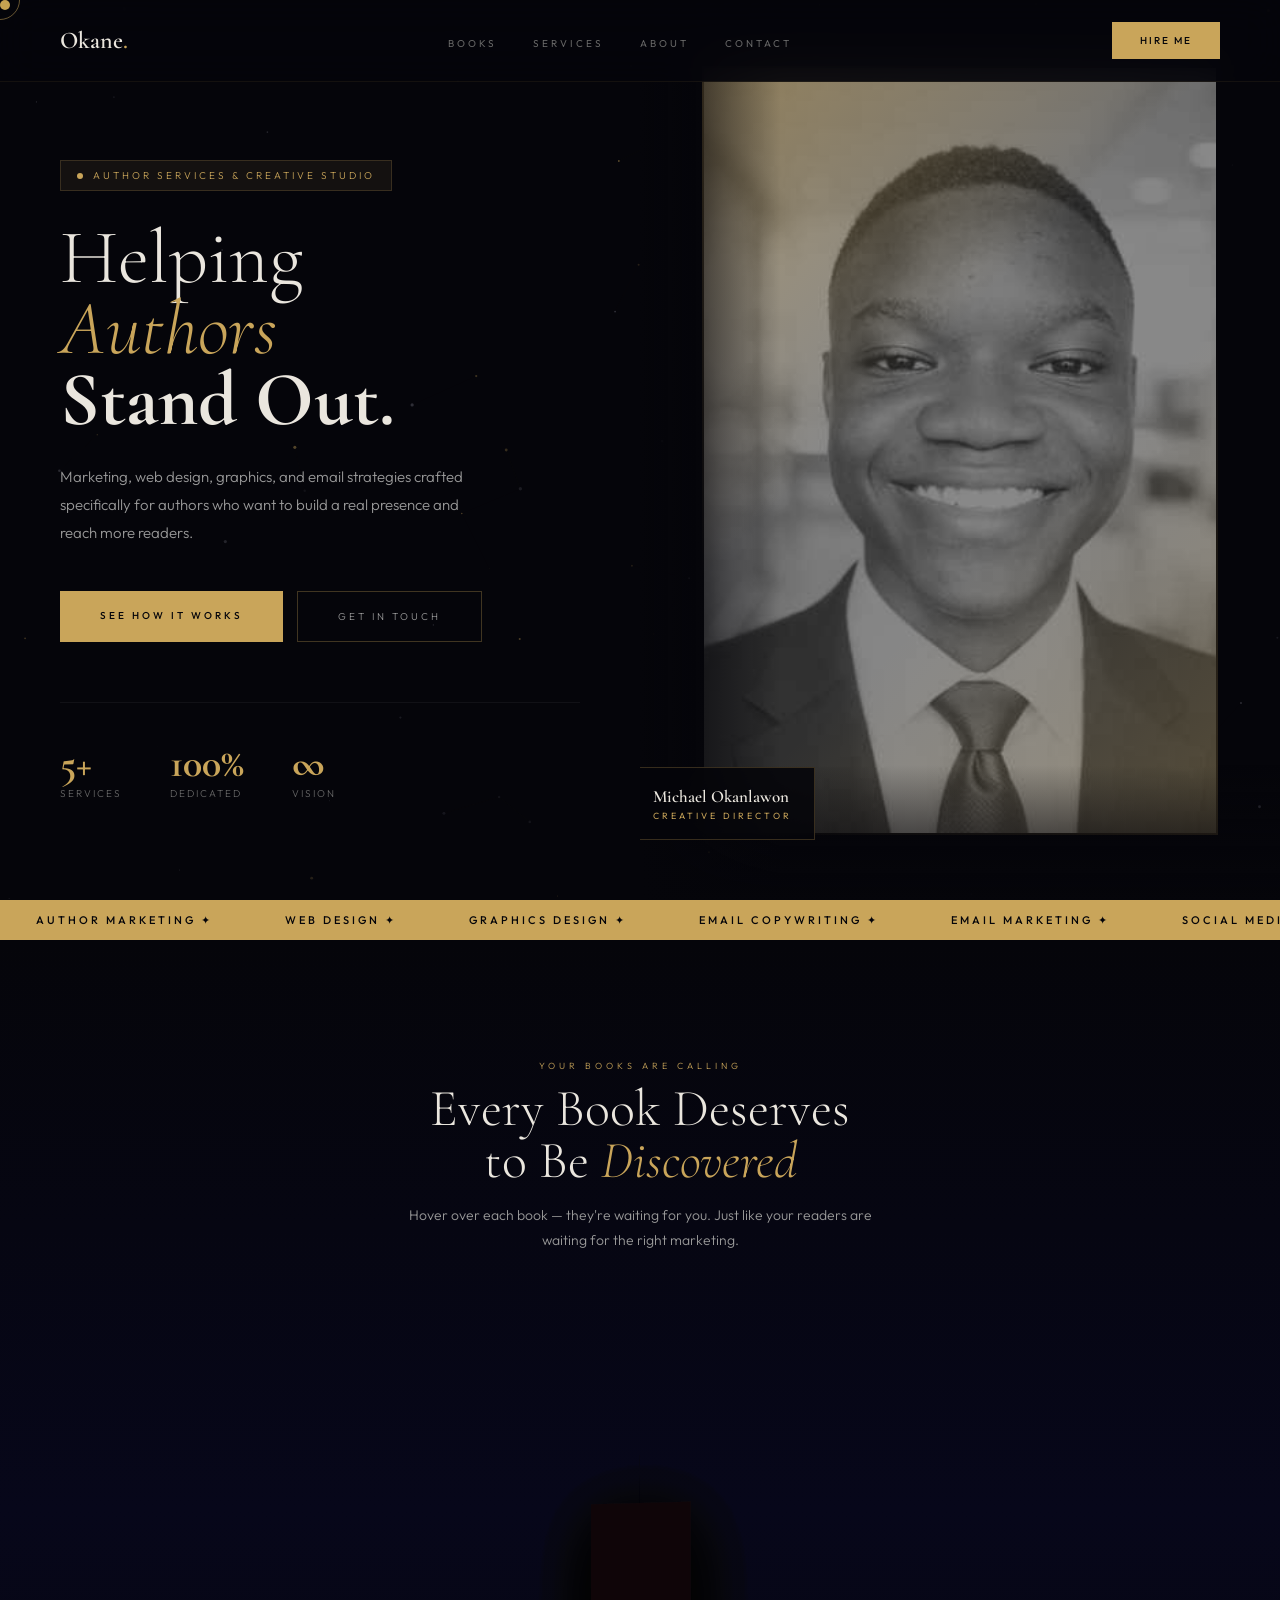
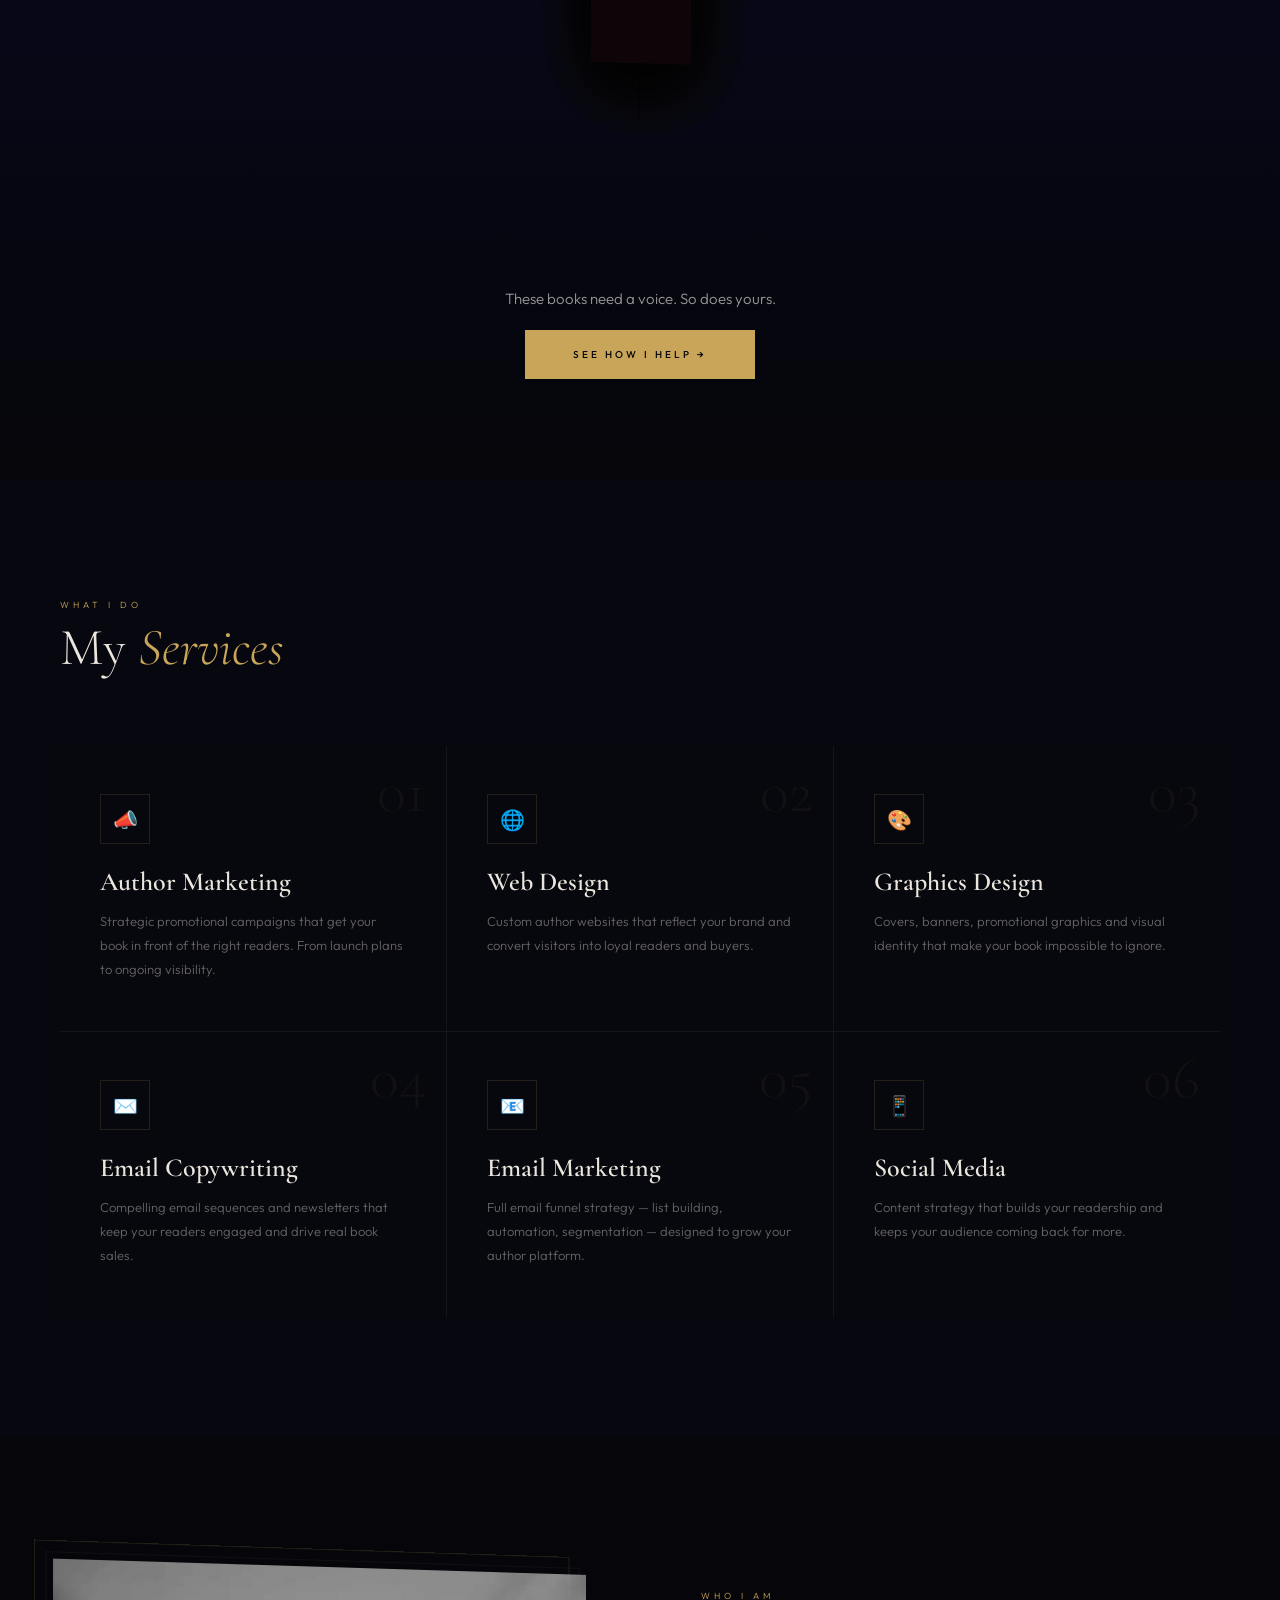
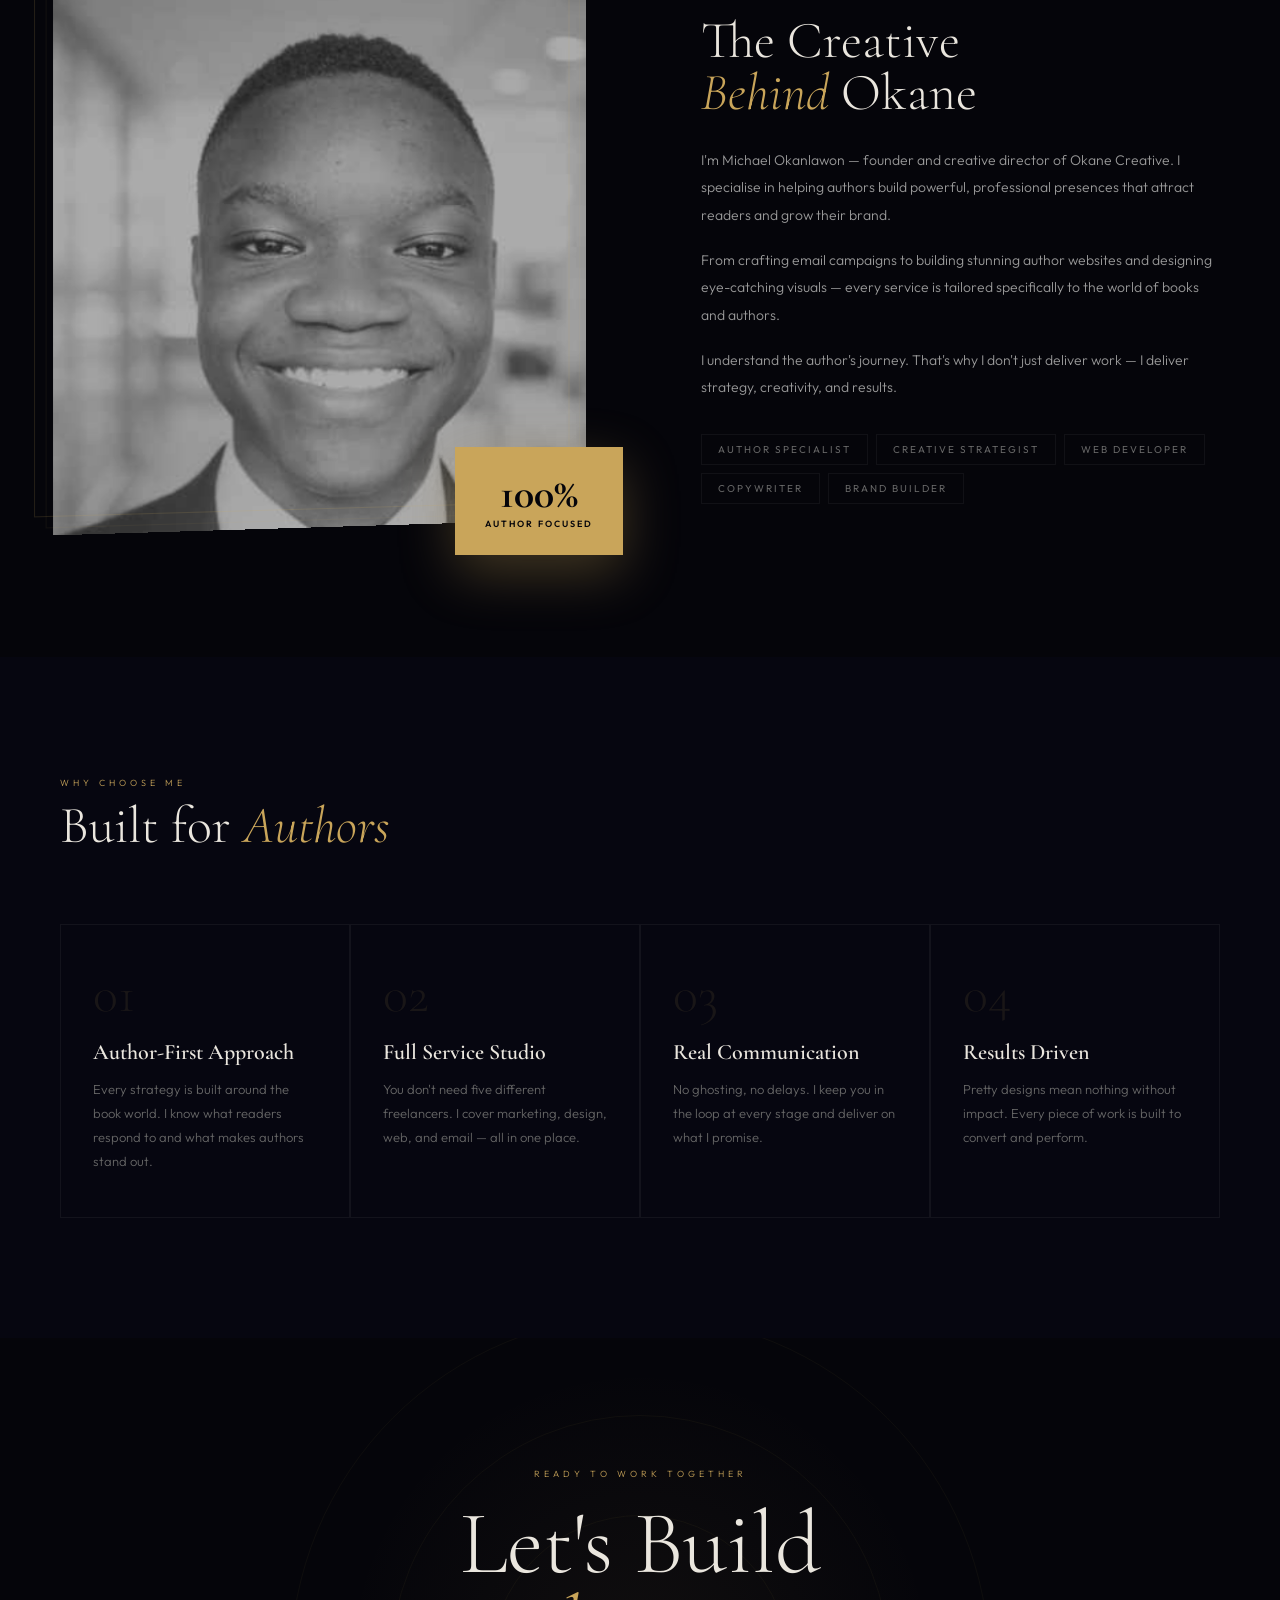
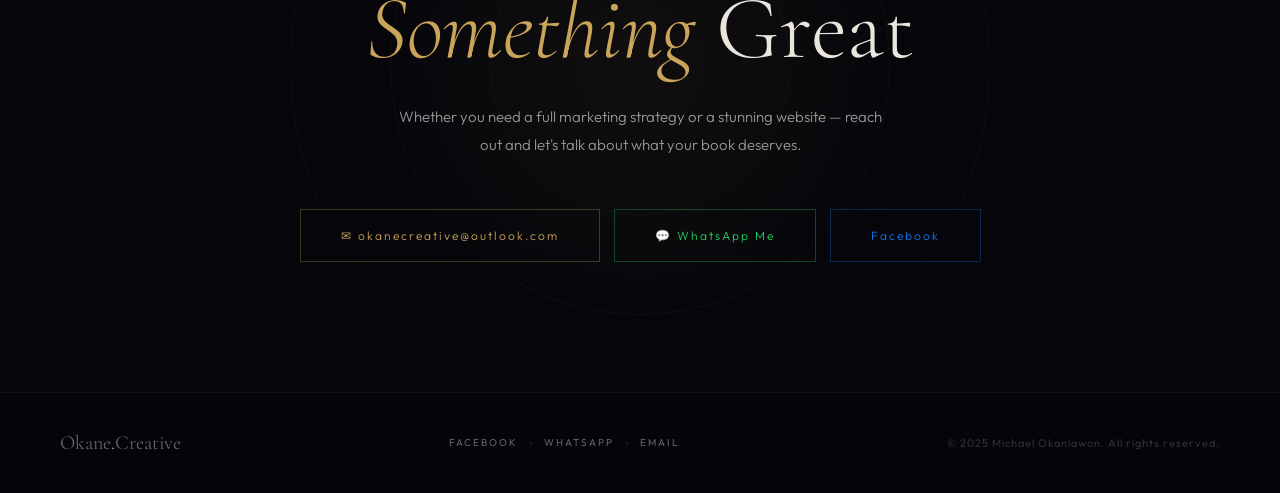
==== commit 778e4d81: "Create index.html" ====
--- a/index.html
+++ b/index.html
@@ -3,1143 +3,468 @@
 <html lang="en">
 <head>
 <meta charset="UTF-8">
-  <meta name="google-site-verification" content="Q_XLMUhmvzs6Y7iujXoXNJppHFVy_PV_ezf9ZF2RPsE" />
+<meta name="google-site-verification" content="Q_XLMUhmvzs6Y7iujXoXNJppHFVy_PV_ezf9ZF2RPsE" />
 <meta name="viewport" content="width=device-width, initial-scale=1.0">
-
-  <!-- ===== SEO META TAGS ===== -->
-
-  <meta name="description" content="Okane Creative — Michael Okanlawon. Professional author marketing, web design, graphics design, email copywriting and email marketing services. Helping authors build powerful brands and reach more readers.">
-  <meta name="keywords" content="author marketing, book marketing, author web design, email copywriting for authors, graphics design for authors, book promotion, author brand strategy, Michael Okanlawon, Okane Creative">
-  <meta name="author" content="Michael Okanlawon">
-  <meta name="robots" content="index, follow">
-  <meta name="language" content="English">
-  <link rel="canonical" href="https://michaelokan.github.io/okanecreative/">
-
-  <!-- ===== OPEN GRAPH (Facebook / LinkedIn previews) ===== -->
-
-  <meta property="og:type" content="website">
-  <meta property="og:url" content="https://michaelokan.github.io/okanecreative/">
-  <meta property="og:title" content="Okane Creative | Author Marketing & Web Design">
-  <meta property="og:description" content="Professional author marketing, web design, graphics and email services. Helping authors stand out and reach more readers.">
-  <meta property="og:image" content="https://michaelokan.github.io/okanecreative/preview.jpg">
-  <meta property="og:site_name" content="Okane Creative">
-
-  <!-- ===== TWITTER CARD ===== -->
-
-  <meta name="twitter:card" content="summary_large_image">
-  <meta name="twitter:title" content="Okane Creative | Author Marketing & Web Design">
-  <meta name="twitter:description" content="Professional author marketing, web design, graphics and email services. Helping authors stand out and reach more readers.">
-  <meta name="twitter:image" content="https://michaelokan.github.io/okanecreative/preview.jpg">
-
-  <!-- ===== STRUCTURED DATA (Google Rich Results) ===== -->
-
-  <script type="application/ld+json">
-  {
-    "@context": "https://schema.org",
-    "@type": "ProfessionalService",
-    "name": "Okane Creative",
-    "description": "Professional author marketing, web design, graphics design, email copywriting and email marketing services.",
-    "url": "https://michaelokan.github.io/okanecreative/",
-    "founder": {
-      "@type": "Person",
-      "name": "Michael Okanlawon",
-      "jobTitle": "Creative Director",
-      "email": "okanecreative@outlook.com"
-    },
-    "contactPoint": {
-      "@type": "ContactPoint",
-      "telephone": "+2347070687064",
-      "contactType": "customer service",
-      "email": "okanecreative@outlook.com"
-    },
-    "sameAs": [
-      "https://www.facebook.com/share/18pAue2gmJ/?mibextid=wwXIfr",
-      "https://wa.me/2347070687064"
-    ],
-    "serviceType": [
-      "Author Marketing",
-      "Web Design",
-      "Graphics Design",
-      "Email Copywriting",
-      "Email Marketing",
-      "Social Media Management"
-    ]
-  }
-  </script>
-
-<title>Okane Creative | Author Marketing, Web Design & Graphics — Michael Okanlawon</title>
-<link href="https://fonts.googleapis.com/css2?family=Cormorant+Garamond:ital,wght@0,300;0,400;0,600;0,700;1,300;1,400&family=Outfit:wght@200;300;400;500;600&display=swap" rel="stylesheet">
+<title>Okane Creative | Author Marketing, Web Design and Graphics — Michael Okanlawon</title>
+<meta name="description" content="Okane Creative — Michael Okanlawon. Professional author marketing, web design, graphics design, email copywriting and email marketing.">
+<meta name="keywords" content="author marketing, book marketing, author web design, email copywriting for authors, Michael Okanlawon, Okane Creative">
+<meta name="author" content="Michael Okanlawon">
+<meta name="robots" content="index, follow">
+<script type="application/ld+json">
+{"@context":"https://schema.org","@type":"ProfessionalService","name":"Okane Creative","founder":{"@type":"Person","name":"Michael Okanlawon","email":"okanecreative@outlook.com"},"contactPoint":{"telephone":"+2347070687064"}}
+</script>
+<link href="https://fonts.googleapis.com/css2?family=Cormorant+Garamond:ital,wght@0,300;0,400;0,600;0,700;1,400&family=Outfit:wght@200;300;400;500;600&display=swap" rel="stylesheet">
 <style>
-:root {
-  --gold: #c9a55a;
-  --gold-light: #e8d5a3;
-  --gold-dim: rgba(201,165,90,0.15);
-  --bg: #080809;
-  --bg2: #0e0e10;
-  --bg3: #131316;
-  --text: #e8e4dc;
-  --text-dim: #666;
-  --text-mid: #999;
-  --border: rgba(255,255,255,0.06);
-}
-
-- { margin:0; padding:0; box-sizing:border-box; }
-
-html { scroll-behavior: smooth; }
-
-body {
-background: var(–bg);
-color: var(–text);
-font-family: ‘Outfit’, sans-serif;
-overflow-x: hidden;
-cursor: none;
-}
-
-/* CUSTOM CURSOR */
-.cursor {
-width: 8px; height: 8px;
-background: var(–gold);
-border-radius: 50%;
-position: fixed;
-top: 0; left: 0;
-pointer-events: none;
-z-index: 9999;
-transition: transform 0.15s ease;
-mix-blend-mode: difference;
-}
-.cursor-ring {
-width: 36px; height: 36px;
-border: 1px solid rgba(201,165,90,0.4);
-border-radius: 50%;
-position: fixed;
-top: 0; left: 0;
-pointer-events: none;
-z-index: 9998;
-transition: all 0.12s ease;
-}
-
-/* NOISE TEXTURE OVERLAY */
-body::before {
-content: ‘’;
-position: fixed;
-inset: 0;
-background-image: url(“data:image/svg+xml,%3Csvg viewBox=‘0 0 256 256’ xmlns=‘http://www.w3.org/2000/svg’%3E%3Cfilter id=‘noise’%3E%3CfeTurbulence type=‘fractalNoise’ baseFrequency=‘0.9’ numOctaves=‘4’ stitchTiles=‘stitch’/%3E%3C/filter%3E%3Crect width=‘100%25’ height=‘100%25’ filter=‘url(%23noise)’ opacity=‘1’/%3E%3C/svg%3E”);
-opacity: 0.025;
-pointer-events: none;
-z-index: 1000;
-}
-
-/* NAV */
-nav {
-position: fixed;
-top: 0; left: 0; right: 0;
-z-index: 100;
-padding: 28px 60px;
-display: flex;
-align-items: center;
-justify-content: space-between;
-background: linear-gradient(to bottom, rgba(8,8,9,0.95) 0%, transparent 100%);
-backdrop-filter: blur(2px);
-}
-
-.nav-logo {
-font-family: ‘Cormorant Garamond’, serif;
-font-size: 22px;
-font-weight: 600;
-color: var(–text);
-letter-spacing: 1px;
-text-decoration: none;
-}
-
-.nav-logo span { color: var(–gold); }
-
-.nav-links {
-display: flex;
-gap: 40px;
-list-style: none;
-}
-
-.nav-links a {
-font-size: 11px;
-letter-spacing: 3px;
-text-transform: uppercase;
-color: var(–text-dim);
-text-decoration: none;
-transition: color 0.3s;
-font-weight: 300;
-}
-
-.nav-links a:hover { color: var(–gold); }
-
-.nav-cta {
-font-size: 10px;
-letter-spacing: 2px;
-text-transform: uppercase;
-color: var(–gold);
-border: 1px solid rgba(201,165,90,0.4);
-padding: 10px 24px;
-text-decoration: none;
-transition: all 0.3s;
-}
-
-.nav-cta:hover {
-background: var(–gold-dim);
-border-color: var(–gold);
-}
-
+*{margin:0;padding:0;box-sizing:border-box;}
+:root{--gold:#c9a55a;--gold2:#e8d5a3;--gdim:rgba(201,165,90,0.12);--bg:#05050a;--text:#eae6de;--dim:#666;--mid:#999;--border:rgba(255,255,255,0.05);}
+html{scroll-behavior:smooth;background:#05050a;}
+body{background:#05050a;color:#eae6de;font-family:'Outfit',sans-serif;overflow-x:hidden;cursor:none;}
+#cur{width:10px;height:10px;background:var(--gold);border-radius:50%;position:fixed;top:0;left:0;pointer-events:none;z-index:9999;mix-blend-mode:difference;}
+#cur-ring{width:40px;height:40px;border:1px solid rgba(201,165,90,0.5);border-radius:50%;position:fixed;top:0;left:0;pointer-events:none;z-index:9998;transition:all 0.1s;}
+#bg-canvas{position:fixed;top:0;left:0;width:100%;height:100%;z-index:0;pointer-events:none;}
+nav{position:fixed;top:0;left:0;right:0;z-index:500;padding:22px 60px;display:flex;align-items:center;justify-content:space-between;background:rgba(5,5,10,0.9);backdrop-filter:blur(20px);border-bottom:1px solid rgba(201,165,90,0.08);}
+.logo{font-family:'Cormorant Garamond',serif;font-size:24px;font-weight:600;color:#eae6de;text-decoration:none;}
+.logo span{color:var(--gold);}
+.nav-links{display:flex;gap:36px;list-style:none;}
+.nav-links a{font-size:10px;letter-spacing:3px;text-transform:uppercase;color:#666;text-decoration:none;transition:color 0.3s;}
+.nav-links a:hover{color:var(--gold);}
+.nav-btn{font-size:10px;letter-spacing:2px;text-transform:uppercase;color:#05050a;background:var(--gold);padding:12px 28px;text-decoration:none;font-weight:500;transition:all 0.3s;}
+.nav-btn:hover{background:var(--gold2);transform:translateY(-1px);}
 /* HERO */
-.hero {
-min-height: 100vh;
-display: grid;
-grid-template-columns: 1fr 1fr;
-position: relative;
-overflow: hidden;
-}
-
-.hero-left {
-display: flex;
-flex-direction: column;
-justify-content: center;
-padding: 140px 60px 80px;
-position: relative;
-z-index: 2;
-}
-
-.hero-eyebrow {
-display: flex;
-align-items: center;
-gap: 12px;
-margin-bottom: 32px;
-opacity: 0;
-animation: fadeUp 1s 0.3s forwards;
-}
-
-.eyebrow-line {
-width: 40px;
-height: 1px;
-background: var(–gold);
-}
-
-.eyebrow-text {
-font-size: 10px;
-letter-spacing: 4px;
-text-transform: uppercase;
-color: var(–gold);
-font-weight: 300;
-}
-
-.hero-title {
-font-family: ‘Cormorant Garamond’, serif;
-font-size: clamp(64px, 7vw, 96px);
-font-weight: 300;
-line-height: 0.95;
-color: var(–text);
-margin-bottom: 12px;
-opacity: 0;
-animation: fadeUp 1s 0.5s forwards;
-}
-
-.hero-title em {
-font-style: italic;
-color: var(–gold);
-}
-
-.hero-title .bold {
-font-weight: 700;
-display: block;
-}
-
-.hero-subtitle {
-font-size: 14px;
-color: var(–text-mid);
-line-height: 1.8;
-max-width: 400px;
-margin: 28px 0 48px;
-font-weight: 300;
-opacity: 0;
-animation: fadeUp 1s 0.7s forwards;
-}
-
-.hero-btns {
-display: flex;
-gap: 16px;
-opacity: 0;
-animation: fadeUp 1s 0.9s forwards;
-}
-
-.btn-primary {
-background: var(–gold);
-color: var(–bg);
-font-size: 10px;
-letter-spacing: 3px;
-text-transform: uppercase;
-padding: 16px 36px;
-text-decoration: none;
-font-weight: 500;
-transition: all 0.3s;
-}
-
-.btn-primary:hover {
-background: var(–gold-light);
-transform: translateY(-2px);
-}
-
-.btn-secondary {
-border: 1px solid var(–border);
-color: var(–text-dim);
-font-size: 10px;
-letter-spacing: 3px;
-text-transform: uppercase;
-padding: 16px 36px;
-text-decoration: none;
-font-weight: 300;
-transition: all 0.3s;
-}
-
-.btn-secondary:hover {
-border-color: var(–gold);
-color: var(–gold);
-}
-
-/* HERO STATS */
-.hero-stats {
-display: flex;
-gap: 40px;
-margin-top: 60px;
-padding-top: 40px;
-border-top: 1px solid var(–border);
-opacity: 0;
-animation: fadeUp 1s 1.1s forwards;
-}
-
-.stat-num {
-font-family: ‘Cormorant Garamond’, serif;
-font-size: 36px;
-font-weight: 700;
-color: var(–gold);
-line-height: 1;
-}
-
-.stat-label {
-font-size: 10px;
-letter-spacing: 2px;
-text-transform: uppercase;
-color: var(–text-dim);
-margin-top: 4px;
-font-weight: 300;
-}
-
-/* HERO RIGHT - Photo */
-.hero-right {
-position: relative;
-overflow: hidden;
-}
-
-.hero-photo {
-width: 100%;
-height: 100%;
-object-fit: cover;
-object-position: center 10%;
-filter: saturate(0.7) contrast(1.1) brightness(0.75);
-display: block;
-opacity: 0;
-animation: photoReveal 1.5s 0.2s forwards;
-}
-
-@keyframes photoReveal {
-from { opacity: 0; transform: scale(1.05); }
-to { opacity: 1; transform: scale(1); }
-}
-
-.hero-photo-overlay {
-position: absolute;
-inset: 0;
-background:
-linear-gradient(to right, var(–bg) 0%, transparent 30%),
-linear-gradient(to top, var(–bg) 0%, transparent 20%);
-}
-
-.hero-photo-label {
-position: absolute;
-bottom: 40px;
-right: 40px;
-text-align: right;
-opacity: 0;
-animation: fadeUp 1s 1.3s forwards;
-}
-
-.photo-label-name {
-font-family: ‘Cormorant Garamond’, serif;
-font-size: 13px;
-color: var(–text-mid);
-letter-spacing: 2px;
-}
-
-.photo-label-role {
-font-size: 9px;
-letter-spacing: 3px;
-text-transform: uppercase;
-color: var(–gold);
-margin-top: 4px;
-}
-
-/* Vertical text */
-.vertical-text {
-position: absolute;
-right: -30px;
-top: 50%;
-transform: translateY(-50%) rotate(90deg);
-font-size: 9px;
-letter-spacing: 5px;
-text-transform: uppercase;
-color: rgba(201,165,90,0.3);
-white-space: nowrap;
-}
-
-/* SECTION STYLES */
-section {
-padding: 120px 60px;
-position: relative;
-}
-
-.section-header {
-display: flex;
-align-items: flex-start;
-justify-content: space-between;
-margin-bottom: 80px;
-}
-
-.section-label {
-display: flex;
-align-items: center;
-gap: 12px;
-}
-
-.section-num {
-font-family: ‘Cormorant Garamond’, serif;
-font-size: 72px;
-font-weight: 300;
-color: rgba(201,165,90,0.12);
-line-height: 1;
-}
-
-.section-info {
-padding-top: 12px;
-}
-
-.section-eyebrow {
-font-size: 9px;
-letter-spacing: 4px;
-text-transform: uppercase;
-color: var(–gold);
-font-weight: 300;
-margin-bottom: 8px;
-}
-
-.section-title {
-font-family: ‘Cormorant Garamond’, serif;
-font-size: 48px;
-font-weight: 400;
-color: var(–text);
-line-height: 1;
-}
-
-.section-title em { font-style: italic; color: var(–gold); }
-
+.hero{min-height:100vh;display:grid;grid-template-columns:1fr 1fr;position:relative;z-index:1;overflow:hidden;}
+.hero-left{display:flex;flex-direction:column;justify-content:center;padding:140px 60px 80px;}
+.htag{display:inline-flex;align-items:center;gap:10px;background:rgba(201,165,90,0.08);border:1px solid rgba(201,165,90,0.2);padding:8px 16px;width:fit-content;margin-bottom:32px;opacity:0;animation:up 1s 0.3s forwards;}
+.tdot{width:6px;height:6px;background:var(--gold);border-radius:50%;animation:blink 2s infinite;}
+@keyframes blink{0%,100%{opacity:1;}50%{opacity:0.3;}}
+.ttxt{font-size:10px;letter-spacing:3px;text-transform:uppercase;color:var(--gold);font-weight:300;}
+h1{font-family:'Cormorant Garamond',serif;font-size:clamp(56px,6vw,96px);font-weight:300;line-height:0.92;color:#eae6de;opacity:0;animation:up 1s 0.5s forwards;}
+h1 em{font-style:italic;color:var(--gold);display:block;}
+h1 strong{font-weight:700;display:block;}
+.hero-p{font-size:15px;color:#999;line-height:1.85;max-width:420px;margin:28px 0 44px;font-weight:300;opacity:0;animation:up 1s 0.7s forwards;}
+.hbtns{display:flex;gap:14px;opacity:0;animation:up 1s 0.9s forwards;}
+.bg{background:var(--gold);color:#05050a;font-size:10px;letter-spacing:3px;text-transform:uppercase;padding:18px 40px;text-decoration:none;font-weight:500;transition:all 0.4s;}
+.bg:hover{transform:translateY(-3px);box-shadow:0 20px 50px rgba(201,165,90,0.4);}
+.bo{border:1px solid rgba(201,165,90,0.3);color:#999;font-size:10px;letter-spacing:3px;text-transform:uppercase;padding:18px 40px;text-decoration:none;font-weight:300;transition:all 0.3s;}
+.bo:hover{border-color:var(--gold);color:var(--gold);}
+.hstats{display:flex;gap:48px;margin-top:60px;padding-top:40px;border-top:1px solid rgba(255,255,255,0.05);opacity:0;animation:up 1s 1.1s forwards;}
+.sn{font-family:'Cormorant Garamond',serif;font-size:40px;font-weight:700;color:var(--gold);line-height:1;}
+.sl{font-size:10px;letter-spacing:2px;text-transform:uppercase;color:#666;margin-top:4px;font-weight:300;}
+/* HERO PHOTO */
+.hero-right{position:relative;overflow:hidden;}
+.pscene{position:absolute;inset:0;display:flex;align-items:center;justify-content:center;perspective:1000px;}
+.p3d{position:relative;width:80%;height:85%;animation:float3d 6s ease-in-out infinite;transition:transform 0.15s ease-out;}
+@keyframes float3d{0%,100%{transform:rotateY(-4deg) rotateX(2deg) translateY(0);}50%{transform:rotateY(4deg) rotateX(-2deg) translateY(-18px);}}
+.p3d img{width:100%;height:100%;object-fit:cover;object-position:center 5%;display:block;filter:saturate(0.75) contrast(1.08) brightness(0.8);}
+.pframe{position:absolute;inset:-2px;background:linear-gradient(135deg,rgba(201,165,90,0.5),transparent 40%,transparent 60%,rgba(201,165,90,0.25));pointer-events:none;}
+.povl{position:absolute;inset:0;background:linear-gradient(to right,#05050a 0%,transparent 22%),linear-gradient(to top,#05050a 0%,transparent 15%);pointer-events:none;}
+.pcrd{position:absolute;bottom:60px;left:-10px;z-index:10;background:rgba(5,5,10,0.88);border:1px solid rgba(201,165,90,0.25);backdrop-filter:blur(20px);padding:18px 22px;opacity:0;animation:up 1s 1.4s forwards;}
+.pcrd-n{font-family:'Cormorant Garamond',serif;font-size:17px;color:#eae6de;font-weight:600;}
+.pcrd-r{font-size:9px;letter-spacing:3px;text-transform:uppercase;color:var(--gold);margin-top:3px;}
+/* MARQUEE */
+.mwrap{position:relative;z-index:2;overflow:hidden;background:var(--gold);padding:13px 0;}
+.mtrack{display:flex;white-space:nowrap;animation:marquee 22s linear infinite;}
+.mi{font-size:11px;letter-spacing:3px;text-transform:uppercase;color:#05050a;font-weight:500;padding:0 36px;flex-shrink:0;}
+@keyframes marquee{from{transform:translateX(0);}to{transform:translateX(-50%);}}
+/* BOOKS */
+#books{position:relative;z-index:1;padding:120px 0 100px;background:linear-gradient(to bottom,#05050a,#07071a,#05050a);text-align:center;overflow:hidden;}
+.bhead{padding:0 60px;margin-bottom:80px;}
+.eye{font-size:9px;letter-spacing:4px;text-transform:uppercase;color:var(--gold);font-weight:300;margin-bottom:12px;}
+.btitle{font-family:'Cormorant Garamond',serif;font-size:52px;font-weight:300;color:#eae6de;line-height:1;}
+.btitle em{font-style:italic;color:var(--gold);}
+.bsub{font-size:14px;color:#999;margin-top:16px;font-weight:300;max-width:480px;margin-left:auto;margin-right:auto;line-height:1.8;}
+/* BOOK STAGE */
+.bstage{position:relative;width:100%;height:500px;display:flex;align-items:center;justify-content:center;perspective:1400px;}
+.bwrap{position:absolute;cursor:pointer;transform-style:preserve-3d;}
+.book{position:relative;transform-style:preserve-3d;width:110px;height:160px;transform:rotateY(-25deg);transition:transform 0.5s cubic-bezier(0.34,1.56,0.64,1);filter:drop-shadow(0 20px 40px rgba(0,0,0,0.7));}
+.bwrap:hover .book{transform:rotateY(-50deg) translateZ(24px) scale(1.08) translateY(-10px);}
+.bfront,.bback,.bspine,.btop,.bbot{position:absolute;}
+.bspine{width:22px;height:160px;left:0;top:0;transform:rotateY(-90deg) translateX(-11px) translateZ(11px);display:flex;align-items:center;justify-content:center;}
+.stxt{font-size:7px;letter-spacing:2px;text-transform:uppercase;color:rgba(255,255,255,0.85);font-weight:600;writing-mode:vertical-rl;text-orientation:mixed;transform:rotate(180deg);white-space:nowrap;overflow:hidden;max-height:130px;}
+.bfront{width:110px;height:160px;left:0;top:0;transform:translateZ(11px);display:flex;flex-direction:column;align-items:center;justify-content:center;padding:14px;overflow:hidden;}
+.bfront::after{content:'';position:absolute;inset:0;background:linear-gradient(135deg,rgba(255,255,255,0.14) 0%,transparent 50%,rgba(0,0,0,0.25) 100%);pointer-events:none;}
+.bicon{font-size:32px;margin-bottom:8px;}
+.bttl{font-family:'Cormorant Garamond',serif;font-size:13px;font-weight:700;color:#fff;text-align:center;line-height:1.2;text-shadow:0 2px 6px rgba(0,0,0,0.5);}
+.bauth{font-size:8px;color:rgba(255,255,255,0.65);margin-top:5px;letter-spacing:1px;text-transform:uppercase;}
+.bback{width:110px;height:160px;left:0;top:0;transform:translateZ(-11px) rotateY(180deg);}
+.btop{width:110px;height:22px;left:0;top:0;transform:rotateX(90deg) translateZ(-11px);background:rgba(225,215,185,0.92);}
+.bbot{width:110px;height:22px;left:0;bottom:0;transform:rotateX(-90deg) translateZ(-11px);background:rgba(225,215,185,0.92);}
+/* BUBBLES */
+.bubble{position:absolute;top:-68px;left:50%;transform:translateX(-50%);background:rgba(5,5,10,0.96);border:1px solid rgba(201,165,90,0.45);padding:9px 15px;border-radius:8px;white-space:nowrap;font-size:11px;color:var(--gold);letter-spacing:1px;pointer-events:none;opacity:0;transition:opacity 0.3s;backdrop-filter:blur(12px);box-shadow:0 8px 32px rgba(0,0,0,0.5);}
+.bubble::after{content:'';position:absolute;bottom:-8px;left:50%;transform:translateX(-50%);border:4px solid transparent;border-top-color:rgba(201,165,90,0.45);}
+.bwrap:hover .bubble{opacity:1;}
+/* BOOK PATHS */
+.bw1{animation:bp1 9s ease-in-out infinite;}
+.bw2{animation:bp2 11s ease-in-out infinite;animation-delay:-3s;}
+.bw3{animation:bp3 10s ease-in-out infinite;animation-delay:-1.5s;}
+.bw4{animation:bp4 12s ease-in-out infinite;animation-delay:-5s;}
+.bw5{animation:bp5 8s ease-in-out infinite;animation-delay:-2s;}
+.bw6{animation:bp6 13s ease-in-out infinite;animation-delay:-4s;}
+@keyframes bp1{0%{transform:translateX(-320px) translateY(30px) rotate(-6deg);}33%{transform:translateX(-80px) translateY(-70px) rotate(3deg);}66%{transform:translateX(60px) translateY(10px) rotate(-2deg);}100%{transform:translateX(-320px) translateY(30px) rotate(-6deg);}}
+@keyframes bp2{0%{transform:translateX(300px) translateY(-40px) rotate(7deg);}33%{transform:translateX(90px) translateY(50px) rotate(-3deg);}66%{transform:translateX(-60px) translateY(-30px) rotate(5deg);}100%{transform:translateX(300px) translateY(-40px) rotate(7deg);}}
+@keyframes bp3{0%{transform:translateX(-140px) translateY(-130px) rotate(-9deg);}40%{transform:translateX(40px) translateY(20px) rotate(4deg);}70%{transform:translateX(200px) translateY(-70px) rotate(-5deg);}100%{transform:translateX(-140px) translateY(-130px) rotate(-9deg);}}
+@keyframes bp4{0%{transform:translateX(210px) translateY(110px) rotate(5deg);}35%{transform:translateX(-40px) translateY(-20px) rotate(-3deg);}70%{transform:translateX(-230px) translateY(50px) rotate(7deg);}100%{transform:translateX(210px) translateY(110px) rotate(5deg);}}
+@keyframes bp5{0%{transform:translateX(-40px) translateY(140px) rotate(-7deg);}45%{transform:translateX(170px) translateY(10px) rotate(4deg);}80%{transform:translateX(-170px) translateY(-50px) rotate(-3deg);}100%{transform:translateX(-40px) translateY(140px) rotate(-7deg);}}
+@keyframes bp6{0%{transform:translateX(110px) translateY(-130px) rotate(4deg);}30%{transform:translateX(-190px) translateY(10px) rotate(-6deg);}70%{transform:translateX(50px) translateY(90px) rotate(3deg);}100%{transform:translateX(110px) translateY(-130px) rotate(4deg);}}
+.bcta{margin-top:56px;}
+.bcta p{font-size:15px;color:#999;font-weight:300;margin-bottom:22px;}
+.bcta-btn{display:inline-block;background:var(--gold);color:#05050a;font-size:10px;letter-spacing:3px;text-transform:uppercase;padding:18px 48px;text-decoration:none;font-weight:500;transition:all 0.4s;}
+.bcta-btn:hover{background:var(--gold2);transform:translateY(-3px);box-shadow:0 20px 50px rgba(201,165,90,0.4);}
 /* SERVICES */
-#services { background: var(–bg2); }
-
-.services-grid {
-display: grid;
-grid-template-columns: repeat(3, 1fr);
-gap: 1px;
-background: var(–border);
-}
-
-.service-card {
-background: var(–bg2);
-padding: 48px 40px;
-position: relative;
-overflow: hidden;
-transition: all 0.4s;
-cursor: default;
-}
-
-.service-card::before {
-content: ‘’;
-position: absolute;
-inset: 0;
-background: linear-gradient(135deg, var(–gold-dim) 0%, transparent 60%);
-opacity: 0;
-transition: opacity 0.4s;
-}
-
-.service-card:hover::before { opacity: 1; }
-
-.service-card:hover {
-transform: translateY(-4px);
-z-index: 2;
-box-shadow: 0 20px 60px rgba(0,0,0,0.4);
-}
-
-.service-icon {
-width: 48px;
-height: 48px;
-border: 1px solid rgba(201,165,90,0.2);
-display: flex;
-align-items: center;
-justify-content: center;
-margin-bottom: 28px;
-font-size: 20px;
-transition: all 0.3s;
-}
-
-.service-card:hover .service-icon {
-border-color: var(–gold);
-background: var(–gold-dim);
-}
-
-.service-name {
-font-family: ‘Cormorant Garamond’, serif;
-font-size: 26px;
-font-weight: 600;
-color: var(–text);
-margin-bottom: 12px;
-line-height: 1.1;
-}
-
-.service-desc {
-font-size: 13px;
-color: var(–text-dim);
-line-height: 1.8;
-font-weight: 300;
-}
-
-.service-arrow {
-position: absolute;
-bottom: 40px;
-right: 40px;
-width: 32px;
-height: 32px;
-border: 1px solid var(–border);
-display: flex;
-align-items: center;
-justify-content: center;
-color: var(–text-dim);
-font-size: 14px;
-transition: all 0.3s;
-opacity: 0;
-}
-
-.service-card:hover .service-arrow {
-opacity: 1;
-border-color: var(–gold);
-color: var(–gold);
-}
-
+#services{position:relative;z-index:1;padding:120px 60px;background:#07070f;}
+.stitle{font-family:'Cormorant Garamond',serif;font-size:52px;font-weight:300;color:#eae6de;line-height:1;margin-bottom:72px;}
+.stitle em{font-style:italic;color:var(--gold);}
+.sgrid{display:grid;grid-template-columns:repeat(3,1fr);gap:1px;background:rgba(255,255,255,0.05);}
+.sc{background:#07070e;padding:48px 40px;position:relative;overflow:hidden;transition:all 0.5s cubic-bezier(0.16,1,0.3,1);cursor:default;border-bottom:2px solid transparent;}
+.sc::before{content:'';position:absolute;inset:0;background:linear-gradient(135deg,rgba(201,165,90,0.07) 0%,transparent 70%);opacity:0;transition:opacity 0.5s;}
+.sc:hover{background:#0b0b18;transform:translateY(-5px);border-bottom-color:var(--gold);box-shadow:0 28px 70px rgba(0,0,0,0.5);z-index:2;}
+.sc:hover::before{opacity:1;}
+.scn{font-family:'Cormorant Garamond',serif;font-size:60px;font-weight:300;color:rgba(201,165,90,0.06);position:absolute;top:16px;right:20px;line-height:1;}
+.sci{width:50px;height:50px;border:1px solid rgba(201,165,90,0.15);display:flex;align-items:center;justify-content:center;font-size:20px;margin-bottom:24px;transition:all 0.4s;position:relative;z-index:1;}
+.sc:hover .sci{border-color:var(--gold);background:rgba(201,165,90,0.08);}
+.scname{font-family:'Cormorant Garamond',serif;font-size:26px;font-weight:600;color:#eae6de;margin-bottom:12px;line-height:1.1;position:relative;z-index:1;}
+.scdesc{font-size:13px;color:#666;line-height:1.85;font-weight:300;position:relative;z-index:1;}
+.sca{position:absolute;bottom:40px;right:40px;width:34px;height:34px;border:1px solid rgba(255,255,255,0.05);display:flex;align-items:center;justify-content:center;color:#666;font-size:15px;transition:all 0.4s;opacity:0;}
+.sc:hover .sca{opacity:1;border-color:var(--gold);color:var(--gold);transform:rotate(-45deg);}
 /* ABOUT */
-#about {
-display: grid;
-grid-template-columns: 1fr 1fr;
-gap: 80px;
-align-items: center;
-padding: 120px 60px;
-}
-
-.about-image-wrap {
-position: relative;
-}
-
-.about-img {
-width: 100%;
-height: 560px;
-object-fit: cover;
-object-position: center 10%;
-filter: saturate(0.6) contrast(1.1);
-display: block;
-}
-
-.about-img-frame {
-position: absolute;
-top: -16px;
-left: -16px;
-right: 16px;
-bottom: 16px;
-border: 1px solid rgba(201,165,90,0.2);
-pointer-events: none;
-}
-
-.about-badge {
-position: absolute;
-bottom: -24px;
-right: -24px;
-background: var(–gold);
-color: var(–bg);
-padding: 24px 28px;
-text-align: center;
-}
-
-.badge-num {
-font-family: ‘Cormorant Garamond’, serif;
-font-size: 40px;
-font-weight: 700;
-line-height: 1;
-}
-
-.badge-text {
-font-size: 9px;
-letter-spacing: 2px;
-text-transform: uppercase;
-margin-top: 4px;
-font-weight: 500;
-}
-
-.about-content {
-padding-left: 20px;
-}
-
-.about-eyebrow {
-font-size: 9px;
-letter-spacing: 4px;
-text-transform: uppercase;
-color: var(–gold);
-font-weight: 300;
-margin-bottom: 16px;
-}
-
-.about-title {
-font-family: ‘Cormorant Garamond’, serif;
-font-size: 52px;
-font-weight: 400;
-line-height: 1;
-color: var(–text);
-margin-bottom: 28px;
-}
-
-.about-title em { font-style: italic; color: var(–gold); }
-
-.about-text {
-font-size: 14px;
-color: var(–text-mid);
-line-height: 1.9;
-font-weight: 300;
-margin-bottom: 20px;
-}
-
-.about-tags {
-display: flex;
-flex-wrap: wrap;
-gap: 8px;
-margin-top: 36px;
-}
-
-.about-tag {
-font-size: 10px;
-letter-spacing: 2px;
-text-transform: uppercase;
-color: var(–text-dim);
-border: 1px solid var(–border);
-padding: 8px 16px;
-transition: all 0.3s;
-}
-
-.about-tag:hover {
-border-color: var(–gold);
-color: var(–gold);
-}
-
-/* WHY ME */
-#why {
-background: var(–bg2);
-padding: 120px 60px;
-}
-
-.why-grid {
-display: grid;
-grid-template-columns: repeat(4, 1fr);
-gap: 40px;
-margin-top: 60px;
-}
-
-.why-item {
-padding: 40px 0;
-border-top: 1px solid var(–border);
-transition: border-color 0.3s;
-}
-
-.why-item:hover {
-border-top-color: var(–gold);
-}
-
-.why-num {
-font-family: ‘Cormorant Garamond’, serif;
-font-size: 48px;
-font-weight: 300;
-color: rgba(201,165,90,0.2);
-line-height: 1;
-margin-bottom: 16px;
-}
-
-.why-title {
-font-family: ‘Cormorant Garamond’, serif;
-font-size: 22px;
-color: var(–text);
-margin-bottom: 12px;
-font-weight: 600;
-}
-
-.why-text {
-font-size: 13px;
-color: var(–text-dim);
-line-height: 1.8;
-font-weight: 300;
-}
-
+#about{position:relative;z-index:1;display:grid;grid-template-columns:1fr 1fr;gap:90px;align-items:center;padding:130px 60px;background:#05050a;}
+.aiwrap{position:relative;}
+.ai3d{position:relative;transform:perspective(800px) rotateY(5deg);transition:transform 0.6s ease;}
+.ai3d:hover{transform:perspective(800px) rotateY(0deg);}
+.aimg{width:100%;height:560px;object-fit:cover;object-position:center 5%;display:block;filter:saturate(0.65) contrast(1.1);}
+.af1{position:absolute;top:-18px;left:-18px;right:18px;bottom:18px;border:1px solid rgba(201,165,90,0.15);pointer-events:none;}
+.af2{position:absolute;top:-7px;left:-7px;right:7px;bottom:7px;border:1px solid rgba(201,165,90,0.06);pointer-events:none;}
+.abadge{position:absolute;bottom:-28px;right:-28px;background:var(--gold);color:#05050a;padding:26px 30px;text-align:center;box-shadow:0 18px 55px rgba(201,165,90,0.3);}
+.abn{font-family:'Cormorant Garamond',serif;font-size:42px;font-weight:700;line-height:1;}
+.abt{font-size:9px;letter-spacing:2px;text-transform:uppercase;margin-top:3px;font-weight:600;}
+.acontent{padding-left:16px;}
+.aeye{font-size:9px;letter-spacing:4px;text-transform:uppercase;color:var(--gold);font-weight:300;margin-bottom:14px;}
+.atitle{font-family:'Cormorant Garamond',serif;font-size:52px;font-weight:300;line-height:1;color:#eae6de;margin-bottom:28px;}
+.atitle em{font-style:italic;color:var(--gold);}
+.ap{font-size:14px;color:#999;line-height:1.95;font-weight:300;margin-bottom:18px;}
+.atags{display:flex;flex-wrap:wrap;gap:8px;margin-top:32px;}
+.at{font-size:10px;letter-spacing:2px;text-transform:uppercase;color:#666;border:1px solid rgba(255,255,255,0.05);padding:8px 16px;transition:all 0.3s;}
+.at:hover{border-color:var(--gold);color:var(--gold);}
+/* WHY */
+#why{position:relative;z-index:1;padding:120px 60px;background:#060610;}
+.wtitle{font-family:'Cormorant Garamond',serif;font-size:52px;font-weight:300;color:#eae6de;line-height:1;margin-bottom:72px;}
+.wtitle em{font-style:italic;color:var(--gold);}
+.wgrid{display:grid;grid-template-columns:repeat(4,1fr);}
+.wi{padding:44px 32px;border:1px solid rgba(255,255,255,0.05);position:relative;transition:all 0.4s;overflow:hidden;}
+.wi::before{content:'';position:absolute;bottom:0;left:0;right:0;height:2px;background:linear-gradient(90deg,var(--gold),transparent);transform:scaleX(0);transform-origin:left;transition:transform 0.4s;}
+.wi:hover::before{transform:scaleX(1);}
+.wi:hover{background:rgba(201,165,90,0.02);}
+.wn{font-family:'Cormorant Garamond',serif;font-size:52px;font-weight:300;color:rgba(201,165,90,0.1);line-height:1;margin-bottom:18px;}
+.wt{font-family:'Cormorant Garamond',serif;font-size:22px;color:#eae6de;margin-bottom:12px;font-weight:600;}
+.wp{font-size:13px;color:#666;line-height:1.85;font-weight:300;}
 /* CONTACT */
-#contact {
-padding: 120px 60px;
-text-align: center;
-position: relative;
-overflow: hidden;
-}
-
-.contact-bg {
-position: absolute;
-inset: 0;
-background: radial-gradient(ellipse at center, rgba(201,165,90,0.04) 0%, transparent 70%);
-}
-
-.contact-eyebrow {
-font-size: 9px;
-letter-spacing: 4px;
-text-transform: uppercase;
-color: var(–gold);
-font-weight: 300;
-margin-bottom: 20px;
-}
-
-.contact-title {
-font-family: ‘Cormorant Garamond’, serif;
-font-size: clamp(56px, 7vw, 96px);
-font-weight: 300;
-color: var(–text);
-line-height: 1;
-margin-bottom: 32px;
-}
-
-.contact-title em { font-style: italic; color: var(–gold); }
-
-.contact-sub {
-font-size: 14px;
-color: var(–text-mid);
-max-width: 500px;
-margin: 0 auto 48px;
-line-height: 1.8;
-font-weight: 300;
-}
-
-.contact-email-btn {
-display: inline-block;
-background: transparent;
-border: 1px solid rgba(201,165,90,0.4);
-color: var(–gold);
-font-size: 13px;
-letter-spacing: 2px;
-padding: 20px 48px;
-text-decoration: none;
-transition: all 0.3s;
-font-weight: 300;
-}
-
-.contact-email-btn:hover {
-background: var(–gold-dim);
-border-color: var(–gold);
-transform: translateY(-2px);
-}
-
-/* FOOTER */
-footer {
-padding: 40px 60px;
-border-top: 1px solid var(–border);
-display: flex;
-align-items: center;
-justify-content: space-between;
-}
-
-.footer-logo {
-font-family: ‘Cormorant Garamond’, serif;
-font-size: 18px;
-color: var(–text-dim);
-}
-
-.footer-logo span { color: var(–gold); }
-
-.footer-copy {
-font-size: 11px;
-color: var(–text-dim);
-letter-spacing: 1px;
-}
-
-/* SCROLL REVEAL */
-.reveal {
-opacity: 0;
-transform: translateY(40px);
-transition: all 0.8s cubic-bezier(0.16, 1, 0.3, 1);
-}
-
-.reveal.visible {
-opacity: 1;
-transform: translateY(0);
-}
-
-/* ANIMATIONS */
-@keyframes fadeUp {
-from { opacity: 0; transform: translateY(30px); }
-to { opacity: 1; transform: translateY(0); }
-}
-
-.footer-socials {
-display: flex;
-align-items: center;
-gap: 12px;
-}
-
-.social-link {
-font-size: 11px;
-letter-spacing: 2px;
-text-transform: uppercase;
-color: var(–text-dim);
-text-decoration: none;
-transition: color 0.3s;
-font-weight: 300;
-}
-
-.social-link:hover { color: var(–gold); }
-
-.social-dot {
-color: rgba(201,165,90,0.3);
-font-size: 14px;
-}
-
-.contact-btns {
-display: flex;
-flex-wrap: wrap;
-gap: 16px;
-justify-content: center;
-align-items: center;
-}
-
-.contact-whatsapp-btn {
-display: inline-block;
-background: transparent;
-border: 1px solid rgba(37,211,102,0.3);
-color: #25d366;
-font-size: 13px;
-letter-spacing: 2px;
-padding: 20px 40px;
-text-decoration: none;
-transition: all 0.3s;
-font-weight: 300;
-}
-
-.contact-whatsapp-btn:hover {
-background: rgba(37,211,102,0.05);
-border-color: #25d366;
-transform: translateY(-2px);
-}
-
-.contact-fb-btn {
-display: inline-block;
-background: transparent;
-border: 1px solid rgba(24,119,242,0.3);
-color: #1877f2;
-font-size: 13px;
-letter-spacing: 2px;
-padding: 20px 40px;
-text-decoration: none;
-transition: all 0.3s;
-font-weight: 300;
-}
-
-.contact-fb-btn:hover {
-background: rgba(24,119,242,0.05);
-border-color: #1877f2;
-transform: translateY(-2px);
-}
-
-/* SCROLLBAR */
-::-webkit-scrollbar { width: 4px; }
-::-webkit-scrollbar-track { background: var(–bg); }
-::-webkit-scrollbar-thumb { background: rgba(201,165,90,0.3); }
-::-webkit-scrollbar-thumb:hover { background: var(–gold); }
-
-/* RESPONSIVE */
-@media (max-width: 900px) {
-nav { padding: 24px 24px; }
-.nav-links { display: none; }
-.hero { grid-template-columns: 1fr; min-height: auto; }
-.hero-left { padding: 120px 24px 60px; }
-.hero-right { height: 400px; }
-section { padding: 80px 24px; }
-.services-grid { grid-template-columns: 1fr; }
-#about { grid-template-columns: 1fr; padding: 80px 24px; }
-.why-grid { grid-template-columns: 1fr 1fr; }
-footer { flex-direction: column; gap: 16px; text-align: center; }
-#contact { padding: 80px 24px; }
+#contact{position:relative;z-index:1;padding:130px 60px;text-align:center;overflow:hidden;background:#05050a;}
+.cglow{position:absolute;top:50%;left:50%;transform:translate(-50%,-50%);width:600px;height:600px;border-radius:50%;background:radial-gradient(circle,rgba(201,165,90,0.06) 0%,transparent 70%);animation:gp 4s ease-in-out infinite;pointer-events:none;}
+@keyframes gp{0%,100%{opacity:0.6;}50%{opacity:1;}}
+.crings{position:absolute;top:50%;left:50%;transform:translate(-50%,-50%);pointer-events:none;}
+.cring{position:absolute;border-radius:50%;border:1px solid rgba(201,165,90,0.05);transform:translate(-50%,-50%);}
+.cring:nth-child(1){width:300px;height:300px;animation:re 4s ease-in-out infinite 0s;}
+.cring:nth-child(2){width:500px;height:500px;animation:re 4s ease-in-out infinite 1s;}
+.cring:nth-child(3){width:700px;height:700px;animation:re 4s ease-in-out infinite 2s;}
+@keyframes re{0%,100%{opacity:0.3;transform:translate(-50%,-50%) scale(1);}50%{opacity:0.7;transform:translate(-50%,-50%) scale(1.04);}}
+.ceye{position:relative;z-index:1;font-size:9px;letter-spacing:4px;text-transform:uppercase;color:var(--gold);font-weight:300;margin-bottom:22px;}
+.ctitle{position:relative;z-index:1;font-family:'Cormorant Garamond',serif;font-size:clamp(56px,7vw,96px);font-weight:300;color:#eae6de;line-height:0.95;margin-bottom:32px;}
+.ctitle em{font-style:italic;color:var(--gold);}
+.csub{position:relative;z-index:1;font-size:15px;color:#999;max-width:500px;margin:0 auto 50px;line-height:1.85;font-weight:300;}
+.cbtns{position:relative;z-index:1;display:flex;flex-wrap:wrap;gap:14px;justify-content:center;}
+.cb{display:inline-flex;align-items:center;gap:10px;border:1px solid rgba(201,165,90,0.3);color:var(--gold);font-size:12px;letter-spacing:2px;padding:18px 40px;text-decoration:none;transition:all 0.4s;font-weight:300;position:relative;overflow:hidden;}
+.cb::before{content:'';position:absolute;inset:0;background:var(--gold);transform:translateY(100%);transition:transform 0.4s;}
+.cb:hover::before{transform:translateY(0);}
+.cb:hover{color:#05050a;}
+.cb span{position:relative;z-index:1;}
+.cbw{border-color:rgba(37,211,102,0.3);color:#25d366;}
+.cbw::before{background:#25d366;}
+.cbw:hover{color:#fff;}
+.cbf{border-color:rgba(24,119,242,0.3);color:#1877f2;}
+.cbf::before{background:#1877f2;}
+.cbf:hover{color:#fff;}
+footer{position:relative;z-index:1;padding:38px 60px;border-top:1px solid rgba(255,255,255,0.05);background:rgba(5,5,10,0.99);display:flex;align-items:center;justify-content:space-between;}
+.fl{font-family:'Cormorant Garamond',serif;font-size:20px;color:#666;}
+.fl span{color:var(--gold);}
+.flinks{display:flex;align-items:center;gap:12px;}
+.flink{font-size:10px;letter-spacing:2px;text-transform:uppercase;color:#666;text-decoration:none;transition:color 0.3s;}
+.flink:hover{color:var(--gold);}
+.fdot{color:rgba(201,165,90,0.2);}
+.fcopy{font-size:11px;color:#333;letter-spacing:1px;}
+.reveal{opacity:0;transform:translateY(48px);transition:all 0.9s cubic-bezier(0.16,1,0.3,1);}
+.reveal.up{opacity:1;transform:translateY(0);}
+@keyframes up{from{opacity:0;transform:translateY(28px);}to{opacity:1;transform:translateY(0);}}
+::-webkit-scrollbar{width:3px;}
+::-webkit-scrollbar-track{background:#05050a;}
+::-webkit-scrollbar-thumb{background:rgba(201,165,90,0.4);border-radius:2px;}
+@media(max-width:900px){
+  nav{padding:18px 22px;}
+  .nav-links{display:none;}
+  .hero{grid-template-columns:1fr;min-height:auto;}
+  .hero-left{padding:110px 22px 60px;}
+  .hero-right{height:55vw;min-height:280px;}
+  .bstage{height:380px;}
+  .bhead,.bcta{padding:0 22px;}
+  #services{padding:80px 22px;}
+  .sgrid{grid-template-columns:1fr;}
+  #about{grid-template-columns:1fr;padding:80px 22px;gap:50px;}
+  #why{padding:80px 22px;}
+  .wgrid{grid-template-columns:1fr 1fr;}
+  #contact{padding:80px 22px;}
+  footer{flex-direction:column;gap:18px;text-align:center;padding:28px 22px;}
 }
 </style>
-
 </head>
 <body>
-
-<div class="cursor" id="cursor"></div>
-<div class="cursor-ring" id="cursorRing"></div>
-
-<!-- NAV -->
+<div id="cur"></div>
+<div id="cur-ring"></div>
+<canvas id="bg-canvas"></canvas>
 
 <nav>
-  <a href="#" class="nav-logo">Okane<span>.</span></a>
+  <a href="#" class="logo">Okane<span>.</span></a>
   <ul class="nav-links">
+    <li><a href="#books">Books</a></li>
     <li><a href="#services">Services</a></li>
     <li><a href="#about">About</a></li>
-    <li><a href="#why">Why Me</a></li>
     <li><a href="#contact">Contact</a></li>
   </ul>
-  <a href="mailto:okanecreative@outlook.com" class="nav-cta">Hire Me</a>
+  <a href="mailto:okanecreative@outlook.com" class="nav-btn">Hire Me</a>
 </nav>
 
-<!-- HERO -->
-
-<section class="hero" id="home">
+<div class="hero">
   <div class="hero-left">
-    <div class="hero-eyebrow">
-      <div class="eyebrow-line"></div>
-      <span class="eyebrow-text">Author Services & Creative Studio</span>
-    </div>
-    <h1 class="hero-title">
-      <span>Helping</span>
-      <em>Authors</em>
-      <span class="bold">Stand Out.</span>
-    </h1>
-    <p class="hero-subtitle">
-      Marketing, web design, graphics, and email strategies crafted specifically for authors who want to build a real presence and reach more readers.
-    </p>
-    <div class="hero-btns">
-      <a href="#services" class="btn-primary">Explore Services</a>
-      <a href="#contact" class="btn-secondary">Get In Touch</a>
-    </div>
-    <div class="hero-stats">
-      <div>
-        <div class="stat-num">5+</div>
-        <div class="stat-label">Services</div>
-      </div>
-      <div>
-        <div class="stat-num">100%</div>
-        <div class="stat-label">Dedicated</div>
-      </div>
-      <div>
-        <div class="stat-num">∞</div>
-        <div class="stat-label">Creative Vision</div>
-      </div>
+    <div class="htag"><div class="tdot"></div><span class="ttxt">Author Services &amp; Creative Studio</span></div>
+    <h1>Helping<br><em>Authors</em><strong>Stand Out.</strong></h1>
+    <p class="hero-p">Marketing, web design, graphics, and email strategies crafted specifically for authors who want to build a real presence and reach more readers.</p>
+    <div class="hbtns">
+      <a href="#books" class="bg">See How It Works</a>
+      <a href="#contact" class="bo">Get In Touch</a>
+    </div>
+    <div class="hstats">
+      <div><div class="sn">5+</div><div class="sl">Services</div></div>
+      <div><div class="sn">100%</div><div class="sl">Dedicated</div></div>
+      <div><div class="sn">&#8734;</div><div class="sl">Vision</div></div>
     </div>
   </div>
   <div class="hero-right">
-    <img class="hero-photo" src="[data-uri]" alt="Michael Okanlawon">
-    <div class="hero-photo-overlay"></div>
-    <div class="hero-photo-label">
-      <div class="photo-label-name">Michael Okanlawon</div>
-      <div class="photo-label-role">Creative Director</div>
-    </div>
-    <div class="vertical-text">Okane Creative Studio — 2025</div>
+    <div class="pscene">
+      <div class="p3d" id="p3d">
+        <img src="[data-uri]" alt="Michael Okanlawon">
+        <div class="pframe"></div>
+      </div>
+      <div class="povl"></div>
+    </div>
+    <div class="pcrd"><div class="pcrd-n">Michael Okanlawon</div><div class="pcrd-r">Creative Director</div></div>
+  </div>
+</div>
+
+<div class="mwrap">
+  <div class="mtrack">
+    <span class="mi">Author Marketing ✦ </span><span class="mi">Web Design ✦ </span><span class="mi">Graphics Design ✦ </span><span class="mi">Email Copywriting ✦ </span><span class="mi">Email Marketing ✦ </span><span class="mi">Social Media ✦ </span><span class="mi">Brand Strategy ✦ </span>
+    <span class="mi">Author Marketing ✦ </span><span class="mi">Web Design ✦ </span><span class="mi">Graphics Design ✦ </span><span class="mi">Email Copywriting ✦ </span><span class="mi">Email Marketing ✦ </span><span class="mi">Social Media ✦ </span><span class="mi">Brand Strategy ✦ </span>
+  </div>
+</div>
+
+<section id="books">
+  <div class="bhead reveal">
+    <div class="eye">Your Books Are Calling</div>
+    <h2 class="btitle">Every Book Deserves<br>to Be <em>Discovered</em></h2>
+    <p class="bsub">Hover over each book — they're waiting for you. Just like your readers are waiting for the right marketing.</p>
+  </div>
+  <div class="bstage">
+    <div class="bwrap bw1">
+      <div class="bubble">📣 Market me, please!</div>
+      <div class="book">
+        <div class="bspine" style="background:linear-gradient(#2d1a4a,#1a0a2e);"><span class="stxt">The Hidden Realm</span></div>
+        <div class="bfront" style="background:linear-gradient(135deg,#1a0a2e,#3d1a6e,#1a0a2e);">
+          <div class="bicon">🌙</div><div class="bttl">The Hidden Realm</div><div class="bauth">A. Writer</div>
+        </div>
+        <div class="bback" style="background:#0d0520;"></div>
+        <div class="btop"></div><div class="bbot"></div>
+      </div>
+    </div>
+    <div class="bwrap bw2">
+      <div class="bubble">🌟 I want more readers!</div>
+      <div class="book">
+        <div class="bspine" style="background:linear-gradient(#7a1a1a,#c0392b);"><span class="stxt">Hearts on Fire</span></div>
+        <div class="bfront" style="background:linear-gradient(135deg,#7a1a1a,#c0392b,#7a1a1a);">
+          <div class="bicon">❤️</div><div class="bttl">Hearts on Fire</div><div class="bauth">B. Author</div>
+        </div>
+        <div class="bback" style="background:#3d0d0d;"></div>
+        <div class="btop"></div><div class="bbot"></div>
+      </div>
+    </div>
+    <div class="bwrap bw3">
+      <div class="bubble">✨ Give me visibility!</div>
+      <div class="book">
+        <div class="bspine" style="background:linear-gradient(#0a2a1a,#1a6a3a);"><span class="stxt">Secrets of the Forest</span></div>
+        <div class="bfront" style="background:linear-gradient(135deg,#0a2a1a,#1a6a3a,#0a3a2a);">
+          <div class="bicon">🌿</div><div class="bttl">Secrets of Forest</div><div class="bauth">C. Novelist</div>
+        </div>
+        <div class="bback" style="background:#051510;"></div>
+        <div class="btop"></div><div class="bbot"></div>
+      </div>
+    </div>
+    <div class="bwrap bw4">
+      <div class="bubble">📚 Help me reach readers!</div>
+      <div class="book">
+        <div class="bspine" style="background:linear-gradient(#2a2a0a,#c9a55a);"><span class="stxt">Golden Silence</span></div>
+        <div class="bfront" style="background:linear-gradient(135deg,#2a2a0a,#c9a55a,#1a1a0a);">
+          <div class="bicon">⭐</div><div class="bttl">Golden Silence</div><div class="bauth">D. Storyteller</div>
+        </div>
+        <div class="bback" style="background:#0f0f05;"></div>
+        <div class="btop" style="background:rgba(201,165,90,0.9);"></div>
+        <div class="bbot" style="background:rgba(201,165,90,0.9);"></div>
+      </div>
+    </div>
+    <div class="bwrap bw5">
+      <div class="bubble">🚀 Launch my book NOW!</div>
+      <div class="book">
+        <div class="bspine" style="background:linear-gradient(#0a0a2a,#1a1a8a);"><span class="stxt">Beyond the Stars</span></div>
+        <div class="bfront" style="background:linear-gradient(135deg,#0a0a2a,#1a1a8a,#0a0a3a);">
+          <div class="bicon">🚀</div><div class="bttl">Beyond the Stars</div><div class="bauth">E. Writer</div>
+        </div>
+        <div class="bback" style="background:#050515;"></div>
+        <div class="btop"></div><div class="bbot"></div>
+      </div>
+    </div>
+    <div class="bwrap bw6">
+      <div class="bubble">💎 Make me a bestseller!</div>
+      <div class="book">
+        <div class="bspine" style="background:linear-gradient(#2a0a10,#8a1a3a);"><span class="stxt">Crimson Tides</span></div>
+        <div class="bfront" style="background:linear-gradient(135deg,#2a0a10,#8a1a3a,#1a0510);">
+          <div class="bicon">🌊</div><div class="bttl">Crimson Tides</div><div class="bauth">F. Author</div>
+        </div>
+        <div class="bback" style="background:#0f0508;"></div>
+        <div class="btop"></div><div class="bbot"></div>
+      </div>
+    </div>
+  </div>
+  <div class="bcta reveal">
+    <p>These books need a voice. So does yours.</p>
+    <a href="#services" class="bcta-btn">See How I Help →</a>
   </div>
 </section>
 
-<!-- SERVICES -->
-
 <section id="services">
-  <div class="section-header reveal">
-    <div class="section-label">
-      <div class="section-num">01</div>
-      <div class="section-info">
-        <div class="section-eyebrow">What I Do</div>
-        <h2 class="section-title">My <em>Services</em></h2>
-      </div>
-    </div>
-  </div>
-  <div class="services-grid">
-    <div class="service-card reveal">
-      <div class="service-icon">📣</div>
-      <h3 class="service-name">Author Marketing</h3>
-      <p class="service-desc">Strategic promotional campaigns that get your book in front of the right readers. From launch plans to ongoing visibility.</p>
-      <div class="service-arrow">→</div>
-    </div>
-    <div class="service-card reveal">
-      <div class="service-icon">🌐</div>
-      <h3 class="service-name">Web Design</h3>
-      <p class="service-desc">Custom author websites that reflect your brand and convert visitors into loyal readers and buyers.</p>
-      <div class="service-arrow">→</div>
-    </div>
-    <div class="service-card reveal">
-      <div class="service-icon">🎨</div>
-      <h3 class="service-name">Graphics Design</h3>
-      <p class="service-desc">Covers, social banners, promotional graphics and visual identity that make your book impossible to ignore.</p>
-      <div class="service-arrow">→</div>
-    </div>
-    <div class="service-card reveal">
-      <div class="service-icon">✉️</div>
-      <h3 class="service-name">Email Copywriting</h3>
-      <p class="service-desc">Compelling email sequences and newsletters that keep your readers engaged and drive real book sales.</p>
-      <div class="service-arrow">→</div>
-    </div>
-    <div class="service-card reveal">
-      <div class="service-icon">📧</div>
-      <h3 class="service-name">Email Marketing</h3>
-      <p class="service-desc">Full email funnel strategy — list building, automation, segmentation — designed to grow your author platform.</p>
-      <div class="service-arrow">→</div>
-    </div>
-    <div class="service-card reveal">
-      <div class="service-icon">📱</div>
-      <h3 class="service-name">Social Media</h3>
-      <p class="service-desc">Content strategy and management across platforms that builds your readership and keeps your audience coming back.</p>
-      <div class="service-arrow">→</div>
-    </div>
+  <div class="reveal">
+    <div class="eye">What I Do</div>
+    <h2 class="stitle">My <em>Services</em></h2>
+  </div>
+  <div class="sgrid">
+    <div class="sc reveal"><div class="scn">01</div><div class="sci">📣</div><h3 class="scname">Author Marketing</h3><p class="scdesc">Strategic promotional campaigns that get your book in front of the right readers. From launch plans to ongoing visibility.</p><div class="sca">→</div></div>
+    <div class="sc reveal"><div class="scn">02</div><div class="sci">🌐</div><h3 class="scname">Web Design</h3><p class="scdesc">Custom author websites that reflect your brand and convert visitors into loyal readers and buyers.</p><div class="sca">→</div></div>
+    <div class="sc reveal"><div class="scn">03</div><div class="sci">🎨</div><h3 class="scname">Graphics Design</h3><p class="scdesc">Covers, banners, promotional graphics and visual identity that make your book impossible to ignore.</p><div class="sca">→</div></div>
+    <div class="sc reveal"><div class="scn">04</div><div class="sci">✉️</div><h3 class="scname">Email Copywriting</h3><p class="scdesc">Compelling email sequences and newsletters that keep your readers engaged and drive real book sales.</p><div class="sca">→</div></div>
+    <div class="sc reveal"><div class="scn">05</div><div class="sci">📧</div><h3 class="scname">Email Marketing</h3><p class="scdesc">Full email funnel strategy — list building, automation, segmentation — designed to grow your author platform.</p><div class="sca">→</div></div>
+    <div class="sc reveal"><div class="scn">06</div><div class="sci">📱</div><h3 class="scname">Social Media</h3><p class="scdesc">Content strategy that builds your readership and keeps your audience coming back for more.</p><div class="sca">→</div></div>
   </div>
 </section>
 
-<!-- ABOUT -->
-
 <div id="about">
-  <div class="about-image-wrap reveal">
-    <img class="about-img" src="[data-uri]" alt="Michael Okanlawon">
-    <div class="about-img-frame"></div>
-    <div class="about-badge">
-      <div class="badge-num">100%</div>
-      <div class="badge-text">Author Focused</div>
-    </div>
-  </div>
-  <div class="about-content reveal">
-    <div class="about-eyebrow">Who I Am</div>
-    <h2 class="about-title">The Creative<br><em>Behind</em> Okane</h2>
-    <p class="about-text">
-      I'm Michael Okanlawon — the founder and creative director of Okane Creative. I specialise in helping authors build powerful, professional presences that attract readers and grow their brand.
-    </p>
-    <p class="about-text">
-      From crafting email campaigns to building stunning author websites and designing eye-catching visuals — every service I offer is tailored specifically to the world of books and authors.
-    </p>
-    <p class="about-text">
-      I understand the author's journey. That's why I don't just deliver work — I deliver strategy, creativity, and results.
-    </p>
-    <div class="about-tags">
-      <span class="about-tag">Author Specialist</span>
-      <span class="about-tag">Creative Strategist</span>
-      <span class="about-tag">Web Developer</span>
-      <span class="about-tag">Copywriter</span>
-      <span class="about-tag">Brand Builder</span>
+  <div class="aiwrap reveal">
+    <div class="ai3d" id="ai3d">
+      <img class="aimg" src="[data-uri]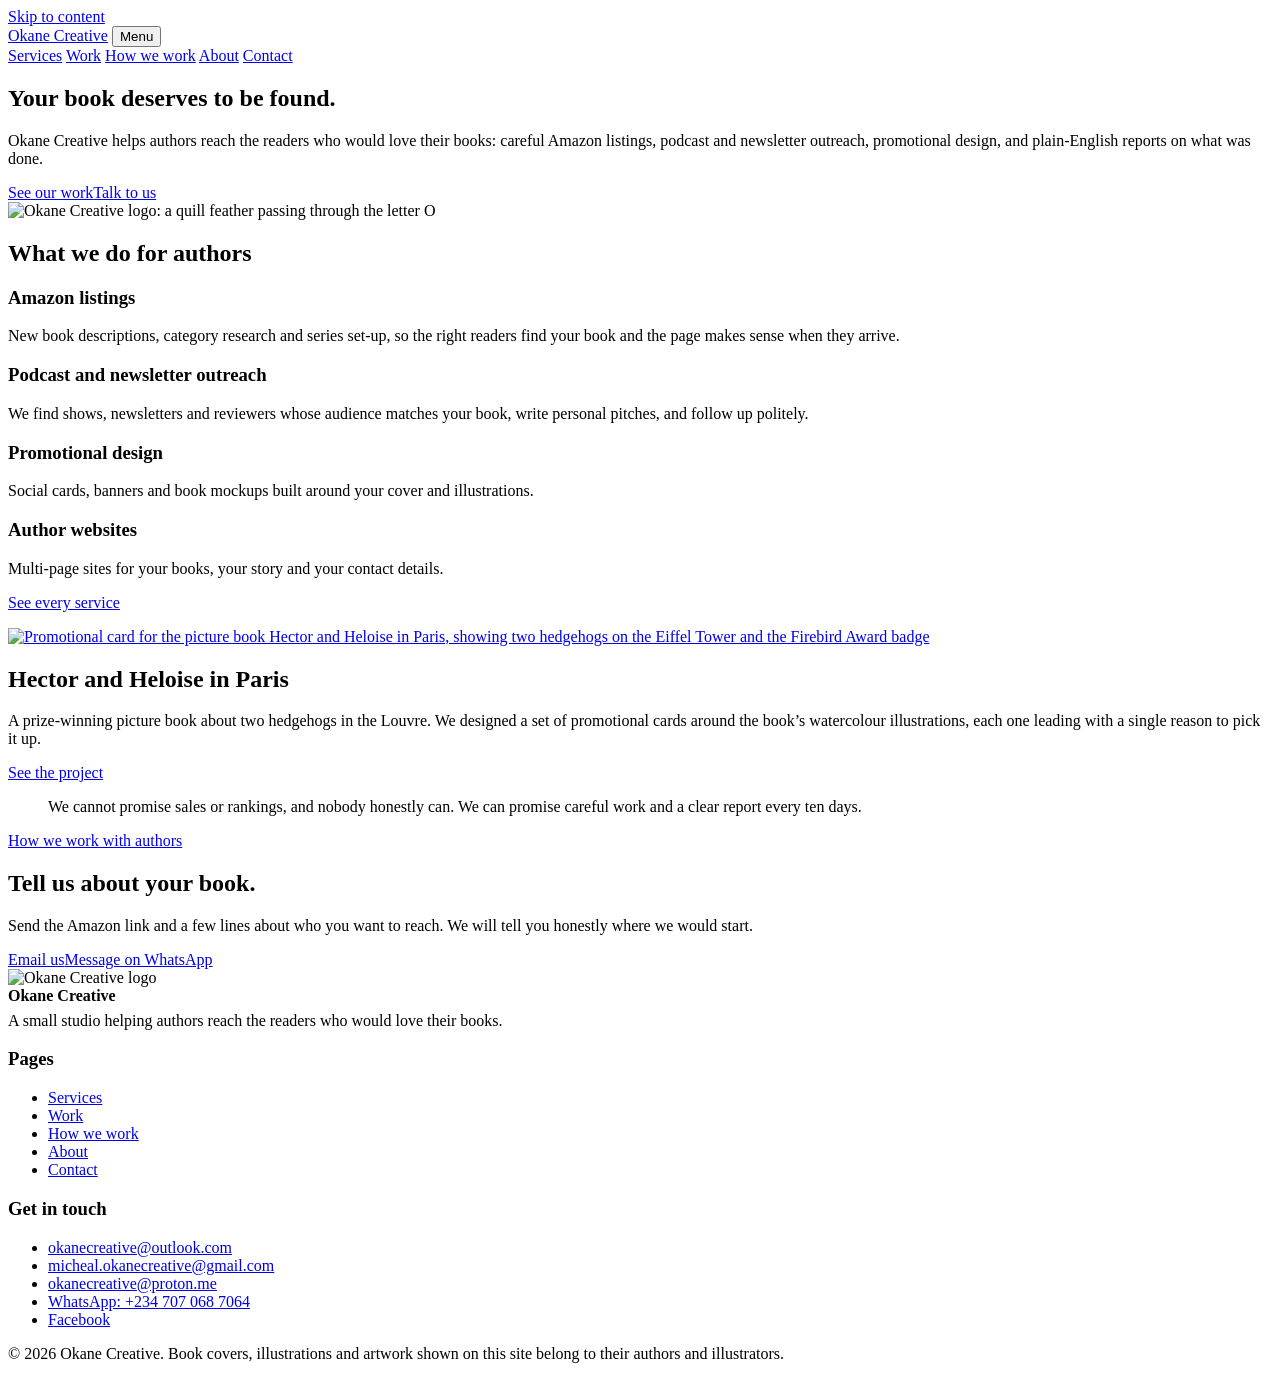
==== commit 7b8d9539: "Add initial index.html for Okane Creative website This is the initial commit of the index.html file," ====
--- a/index.html
+++ b/index.html
@@ -1,471 +1,90 @@
 <!DOCTYPE html>
-
 <html lang="en">
 <head>
-<meta charset="UTF-8">
-<meta name="google-site-verification" content="Q_XLMUhmvzs6Y7iujXoXNJppHFVy_PV_ezf9ZF2RPsE" />
-<meta name="viewport" content="width=device-width, initial-scale=1.0">
-<title>Okane Creative | Author Marketing, Web Design and Graphics — Michael Okanlawon</title>
-<meta name="description" content="Okane Creative — Michael Okanlawon. Professional author marketing, web design, graphics design, email copywriting and email marketing.">
-<meta name="keywords" content="author marketing, book marketing, author web design, email copywriting for authors, Michael Okanlawon, Okane Creative">
-<meta name="author" content="Michael Okanlawon">
+<meta charset="utf-8">
+<meta name="viewport" content="width=device-width, initial-scale=1">
+<title>Okane Creative | Author Marketing, Amazon Listings and Book Promotion</title>
+<meta name="description" content="Okane Creative is a small studio for authors: Amazon listing improvements, podcast and newsletter outreach, promotional design and author websites, with honest reporting.">
+<meta name="author" content="Okane Creative">
 <meta name="robots" content="index, follow">
+<meta name="theme-color" content="#1f4e5a">
+<link rel="canonical" href="https://ayanfemicheal12-beep.github.io/okanecreative/">
+<link rel="icon" type="image/png" href="images/favicon.png">
+<meta property="og:type" content="website">
+<meta property="og:site_name" content="Okane Creative">
+<meta property="og:title" content="Okane Creative | Author Marketing, Amazon Listings and Book Promotion">
+<meta property="og:description" content="Okane Creative is a small studio for authors: Amazon listing improvements, podcast and newsletter outreach, promotional design and author websites, with honest reporting.">
+<meta property="og:url" content="https://ayanfemicheal12-beep.github.io/okanecreative/">
+<meta property="og:image" content="https://ayanfemicheal12-beep.github.io/okanecreative/images/logo-full.jpg">
+<meta name="twitter:card" content="summary">
+<meta name="google-site-verification" content="Q_XLMUhmvzs6Y7iujXoXNJppHFVy_PV_ezf9ZF2RPsE">
 <script type="application/ld+json">
-{"@context":"https://schema.org","@type":"ProfessionalService","name":"Okane Creative","founder":{"@type":"Person","name":"Michael Okanlawon","email":"okanecreative@outlook.com"},"contactPoint":{"telephone":"+2347070687064"}}
+{"@context":"https://schema.org","@type":"ProfessionalService","name":"Okane Creative","url":"https://ayanfemicheal12-beep.github.io/okanecreative/","logo":"https://ayanfemicheal12-beep.github.io/okanecreative/images/logo-full.jpg","description":"Author marketing studio: Amazon listing improvements, podcast and newsletter outreach, promotional design and author websites.","email":"okanecreative@outlook.com","telephone":"+2347070687064","sameAs":["https://www.facebook.com/share/18pAue2gmJ/?mibextid=wwXIfr"],"serviceType":["Author marketing","Amazon listing optimisation","Podcast outreach","Promotional design","Author websites"]}
 </script>
-<link href="https://fonts.googleapis.com/css2?family=Cormorant+Garamond:ital,wght@0,300;0,400;0,600;0,700;1,400&family=Outfit:wght@200;300;400;500;600&display=swap" rel="stylesheet">
-<style>
-*{margin:0;padding:0;box-sizing:border-box;}
-:root{--gold:#c9a55a;--gold2:#e8d5a3;--gdim:rgba(201,165,90,0.12);--bg:#05050a;--text:#eae6de;--dim:#666;--mid:#999;--border:rgba(255,255,255,0.05);}
-html{scroll-behavior:smooth;background:#05050a;}
-body{background:#05050a;color:#eae6de;font-family:'Outfit',sans-serif;overflow-x:hidden;cursor:none;}
-#cur{width:10px;height:10px;background:var(--gold);border-radius:50%;position:fixed;top:0;left:0;pointer-events:none;z-index:9999;mix-blend-mode:difference;}
-#cur-ring{width:40px;height:40px;border:1px solid rgba(201,165,90,0.5);border-radius:50%;position:fixed;top:0;left:0;pointer-events:none;z-index:9998;transition:all 0.1s;}
-#bg-canvas{position:fixed;top:0;left:0;width:100%;height:100%;z-index:0;pointer-events:none;}
-nav{position:fixed;top:0;left:0;right:0;z-index:500;padding:22px 60px;display:flex;align-items:center;justify-content:space-between;background:rgba(5,5,10,0.9);backdrop-filter:blur(20px);border-bottom:1px solid rgba(201,165,90,0.08);}
-.logo{font-family:'Cormorant Garamond',serif;font-size:24px;font-weight:600;color:#eae6de;text-decoration:none;}
-.logo span{color:var(--gold);}
-.nav-links{display:flex;gap:36px;list-style:none;}
-.nav-links a{font-size:10px;letter-spacing:3px;text-transform:uppercase;color:#666;text-decoration:none;transition:color 0.3s;}
-.nav-links a:hover{color:var(--gold);}
-.nav-btn{font-size:10px;letter-spacing:2px;text-transform:uppercase;color:#05050a;background:var(--gold);padding:12px 28px;text-decoration:none;font-weight:500;transition:all 0.3s;}
-.nav-btn:hover{background:var(--gold2);transform:translateY(-1px);}
-/* HERO */
-.hero{min-height:100vh;display:grid;grid-template-columns:1fr 1fr;position:relative;z-index:1;overflow:hidden;}
-.hero-left{display:flex;flex-direction:column;justify-content:center;padding:140px 60px 80px;}
-.htag{display:inline-flex;align-items:center;gap:10px;background:rgba(201,165,90,0.08);border:1px solid rgba(201,165,90,0.2);padding:8px 16px;width:fit-content;margin-bottom:32px;opacity:0;animation:up 1s 0.3s forwards;}
-.tdot{width:6px;height:6px;background:var(--gold);border-radius:50%;animation:blink 2s infinite;}
-@keyframes blink{0%,100%{opacity:1;}50%{opacity:0.3;}}
-.ttxt{font-size:10px;letter-spacing:3px;text-transform:uppercase;color:var(--gold);font-weight:300;}
-h1{font-family:'Cormorant Garamond',serif;font-size:clamp(56px,6vw,96px);font-weight:300;line-height:0.92;color:#eae6de;opacity:0;animation:up 1s 0.5s forwards;}
-h1 em{font-style:italic;color:var(--gold);display:block;}
-h1 strong{font-weight:700;display:block;}
-.hero-p{font-size:15px;color:#999;line-height:1.85;max-width:420px;margin:28px 0 44px;font-weight:300;opacity:0;animation:up 1s 0.7s forwards;}
-.hbtns{display:flex;gap:14px;opacity:0;animation:up 1s 0.9s forwards;}
-.bg{background:var(--gold);color:#05050a;font-size:10px;letter-spacing:3px;text-transform:uppercase;padding:18px 40px;text-decoration:none;font-weight:500;transition:all 0.4s;}
-.bg:hover{transform:translateY(-3px);box-shadow:0 20px 50px rgba(201,165,90,0.4);}
-.bo{border:1px solid rgba(201,165,90,0.3);color:#999;font-size:10px;letter-spacing:3px;text-transform:uppercase;padding:18px 40px;text-decoration:none;font-weight:300;transition:all 0.3s;}
-.bo:hover{border-color:var(--gold);color:var(--gold);}
-.hstats{display:flex;gap:48px;margin-top:60px;padding-top:40px;border-top:1px solid rgba(255,255,255,0.05);opacity:0;animation:up 1s 1.1s forwards;}
-.sn{font-family:'Cormorant Garamond',serif;font-size:40px;font-weight:700;color:var(--gold);line-height:1;}
-.sl{font-size:10px;letter-spacing:2px;text-transform:uppercase;color:#666;margin-top:4px;font-weight:300;}
-/* HERO PHOTO */
-.hero-right{position:relative;overflow:hidden;}
-.pscene{position:absolute;inset:0;display:flex;align-items:center;justify-content:center;perspective:1000px;}
-.p3d{position:relative;width:80%;height:85%;animation:float3d 6s ease-in-out infinite;transition:transform 0.15s ease-out;}
-@keyframes float3d{0%,100%{transform:rotateY(-4deg) rotateX(2deg) translateY(0);}50%{transform:rotateY(4deg) rotateX(-2deg) translateY(-18px);}}
-.p3d img{width:100%;height:100%;object-fit:cover;object-position:center 5%;display:block;filter:saturate(0.75) contrast(1.08) brightness(0.8);}
-.pframe{position:absolute;inset:-2px;background:linear-gradient(135deg,rgba(201,165,90,0.5),transparent 40%,transparent 60%,rgba(201,165,90,0.25));pointer-events:none;}
-.povl{position:absolute;inset:0;background:linear-gradient(to right,#05050a 0%,transparent 22%),linear-gradient(to top,#05050a 0%,transparent 15%);pointer-events:none;}
-.pcrd{position:absolute;bottom:60px;left:-10px;z-index:10;background:rgba(5,5,10,0.88);border:1px solid rgba(201,165,90,0.25);backdrop-filter:blur(20px);padding:18px 22px;opacity:0;animation:up 1s 1.4s forwards;}
-.pcrd-n{font-family:'Cormorant Garamond',serif;font-size:17px;color:#eae6de;font-weight:600;}
-.pcrd-r{font-size:9px;letter-spacing:3px;text-transform:uppercase;color:var(--gold);margin-top:3px;}
-/* MARQUEE */
-.mwrap{position:relative;z-index:2;overflow:hidden;background:var(--gold);padding:13px 0;}
-.mtrack{display:flex;white-space:nowrap;animation:marquee 22s linear infinite;}
-.mi{font-size:11px;letter-spacing:3px;text-transform:uppercase;color:#05050a;font-weight:500;padding:0 36px;flex-shrink:0;}
-@keyframes marquee{from{transform:translateX(0);}to{transform:translateX(-50%);}}
-/* BOOKS */
-#books{position:relative;z-index:1;padding:120px 0 100px;background:linear-gradient(to bottom,#05050a,#07071a,#05050a);text-align:center;overflow:hidden;}
-.bhead{padding:0 60px;margin-bottom:80px;}
-.eye{font-size:9px;letter-spacing:4px;text-transform:uppercase;color:var(--gold);font-weight:300;margin-bottom:12px;}
-.btitle{font-family:'Cormorant Garamond',serif;font-size:52px;font-weight:300;color:#eae6de;line-height:1;}
-.btitle em{font-style:italic;color:var(--gold);}
-.bsub{font-size:14px;color:#999;margin-top:16px;font-weight:300;max-width:480px;margin-left:auto;margin-right:auto;line-height:1.8;}
-/* BOOK STAGE */
-.bstage{position:relative;width:100%;height:500px;display:flex;align-items:center;justify-content:center;perspective:1400px;}
-.bwrap{position:absolute;cursor:pointer;transform-style:preserve-3d;}
-.book{position:relative;transform-style:preserve-3d;width:110px;height:160px;transform:rotateY(-25deg);transition:transform 0.5s cubic-bezier(0.34,1.56,0.64,1);filter:drop-shadow(0 20px 40px rgba(0,0,0,0.7));}
-.bwrap:hover .book{transform:rotateY(-50deg) translateZ(24px) scale(1.08) translateY(-10px);}
-.bfront,.bback,.bspine,.btop,.bbot{position:absolute;}
-.bspine{width:22px;height:160px;left:0;top:0;transform:rotateY(-90deg) translateX(-11px) translateZ(11px);display:flex;align-items:center;justify-content:center;}
-.stxt{font-size:7px;letter-spacing:2px;text-transform:uppercase;color:rgba(255,255,255,0.85);font-weight:600;writing-mode:vertical-rl;text-orientation:mixed;transform:rotate(180deg);white-space:nowrap;overflow:hidden;max-height:130px;}
-.bfront{width:110px;height:160px;left:0;top:0;transform:translateZ(11px);display:flex;flex-direction:column;align-items:center;justify-content:center;padding:14px;overflow:hidden;}
-.bfront::after{content:'';position:absolute;inset:0;background:linear-gradient(135deg,rgba(255,255,255,0.14) 0%,transparent 50%,rgba(0,0,0,0.25) 100%);pointer-events:none;}
-.bicon{font-size:32px;margin-bottom:8px;}
-.bttl{font-family:'Cormorant Garamond',serif;font-size:13px;font-weight:700;color:#fff;text-align:center;line-height:1.2;text-shadow:0 2px 6px rgba(0,0,0,0.5);}
-.bauth{font-size:8px;color:rgba(255,255,255,0.65);margin-top:5px;letter-spacing:1px;text-transform:uppercase;}
-.bback{width:110px;height:160px;left:0;top:0;transform:translateZ(-11px) rotateY(180deg);}
-.btop{width:110px;height:22px;left:0;top:0;transform:rotateX(90deg) translateZ(-11px);background:rgba(225,215,185,0.92);}
-.bbot{width:110px;height:22px;left:0;bottom:0;transform:rotateX(-90deg) translateZ(-11px);background:rgba(225,215,185,0.92);}
-/* BUBBLES */
-.bubble{position:absolute;top:-68px;left:50%;transform:translateX(-50%);background:rgba(5,5,10,0.96);border:1px solid rgba(201,165,90,0.45);padding:9px 15px;border-radius:8px;white-space:nowrap;font-size:11px;color:var(--gold);letter-spacing:1px;pointer-events:none;opacity:0;transition:opacity 0.3s;backdrop-filter:blur(12px);box-shadow:0 8px 32px rgba(0,0,0,0.5);}
-.bubble::after{content:'';position:absolute;bottom:-8px;left:50%;transform:translateX(-50%);border:4px solid transparent;border-top-color:rgba(201,165,90,0.45);}
-.bwrap:hover .bubble{opacity:1;}
-/* BOOK PATHS */
-.bw1{animation:bp1 9s ease-in-out infinite;}
-.bw2{animation:bp2 11s ease-in-out infinite;animation-delay:-3s;}
-.bw3{animation:bp3 10s ease-in-out infinite;animation-delay:-1.5s;}
-.bw4{animation:bp4 12s ease-in-out infinite;animation-delay:-5s;}
-.bw5{animation:bp5 8s ease-in-out infinite;animation-delay:-2s;}
-.bw6{animation:bp6 13s ease-in-out infinite;animation-delay:-4s;}
-@keyframes bp1{0%{transform:translateX(-320px) translateY(30px) rotate(-6deg);}33%{transform:translateX(-80px) translateY(-70px) rotate(3deg);}66%{transform:translateX(60px) translateY(10px) rotate(-2deg);}100%{transform:translateX(-320px) translateY(30px) rotate(-6deg);}}
-@keyframes bp2{0%{transform:translateX(300px) translateY(-40px) rotate(7deg);}33%{transform:translateX(90px) translateY(50px) rotate(-3deg);}66%{transform:translateX(-60px) translateY(-30px) rotate(5deg);}100%{transform:translateX(300px) translateY(-40px) rotate(7deg);}}
-@keyframes bp3{0%{transform:translateX(-140px) translateY(-130px) rotate(-9deg);}40%{transform:translateX(40px) translateY(20px) rotate(4deg);}70%{transform:translateX(200px) translateY(-70px) rotate(-5deg);}100%{transform:translateX(-140px) translateY(-130px) rotate(-9deg);}}
-@keyframes bp4{0%{transform:translateX(210px) translateY(110px) rotate(5deg);}35%{transform:translateX(-40px) translateY(-20px) rotate(-3deg);}70%{transform:translateX(-230px) translateY(50px) rotate(7deg);}100%{transform:translateX(210px) translateY(110px) rotate(5deg);}}
-@keyframes bp5{0%{transform:translateX(-40px) translateY(140px) rotate(-7deg);}45%{transform:translateX(170px) translateY(10px) rotate(4deg);}80%{transform:translateX(-170px) translateY(-50px) rotate(-3deg);}100%{transform:translateX(-40px) translateY(140px) rotate(-7deg);}}
-@keyframes bp6{0%{transform:translateX(110px) translateY(-130px) rotate(4deg);}30%{transform:translateX(-190px) translateY(10px) rotate(-6deg);}70%{transform:translateX(50px) translateY(90px) rotate(3deg);}100%{transform:translateX(110px) translateY(-130px) rotate(4deg);}}
-.bcta{margin-top:56px;}
-.bcta p{font-size:15px;color:#999;font-weight:300;margin-bottom:22px;}
-.bcta-btn{display:inline-block;background:var(--gold);color:#05050a;font-size:10px;letter-spacing:3px;text-transform:uppercase;padding:18px 48px;text-decoration:none;font-weight:500;transition:all 0.4s;}
-.bcta-btn:hover{background:var(--gold2);transform:translateY(-3px);box-shadow:0 20px 50px rgba(201,165,90,0.4);}
-/* SERVICES */
-#services{position:relative;z-index:1;padding:120px 60px;background:#07070f;}
-.stitle{font-family:'Cormorant Garamond',serif;font-size:52px;font-weight:300;color:#eae6de;line-height:1;margin-bottom:72px;}
-.stitle em{font-style:italic;color:var(--gold);}
-.sgrid{display:grid;grid-template-columns:repeat(3,1fr);gap:1px;background:rgba(255,255,255,0.05);}
-.sc{background:#07070e;padding:48px 40px;position:relative;overflow:hidden;transition:all 0.5s cubic-bezier(0.16,1,0.3,1);cursor:default;border-bottom:2px solid transparent;}
-.sc::before{content:'';position:absolute;inset:0;background:linear-gradient(135deg,rgba(201,165,90,0.07) 0%,transparent 70%);opacity:0;transition:opacity 0.5s;}
-.sc:hover{background:#0b0b18;transform:translateY(-5px);border-bottom-color:var(--gold);box-shadow:0 28px 70px rgba(0,0,0,0.5);z-index:2;}
-.sc:hover::before{opacity:1;}
-.scn{font-family:'Cormorant Garamond',serif;font-size:60px;font-weight:300;color:rgba(201,165,90,0.06);position:absolute;top:16px;right:20px;line-height:1;}
-.sci{width:50px;height:50px;border:1px solid rgba(201,165,90,0.15);display:flex;align-items:center;justify-content:center;font-size:20px;margin-bottom:24px;transition:all 0.4s;position:relative;z-index:1;}
-.sc:hover .sci{border-color:var(--gold);background:rgba(201,165,90,0.08);}
-.scname{font-family:'Cormorant Garamond',serif;font-size:26px;font-weight:600;color:#eae6de;margin-bottom:12px;line-height:1.1;position:relative;z-index:1;}
-.scdesc{font-size:13px;color:#666;line-height:1.85;font-weight:300;position:relative;z-index:1;}
-.sca{position:absolute;bottom:40px;right:40px;width:34px;height:34px;border:1px solid rgba(255,255,255,0.05);display:flex;align-items:center;justify-content:center;color:#666;font-size:15px;transition:all 0.4s;opacity:0;}
-.sc:hover .sca{opacity:1;border-color:var(--gold);color:var(--gold);transform:rotate(-45deg);}
-/* ABOUT */
-#about{position:relative;z-index:1;display:grid;grid-template-columns:1fr 1fr;gap:90px;align-items:center;padding:130px 60px;background:#05050a;}
-.aiwrap{position:relative;}
-.ai3d{position:relative;transform:perspective(800px) rotateY(5deg);transition:transform 0.6s ease;}
-.ai3d:hover{transform:perspective(800px) rotateY(0deg);}
-.aimg{width:100%;height:560px;object-fit:cover;object-position:center 5%;display:block;filter:saturate(0.65) contrast(1.1);}
-.af1{position:absolute;top:-18px;left:-18px;right:18px;bottom:18px;border:1px solid rgba(201,165,90,0.15);pointer-events:none;}
-.af2{position:absolute;top:-7px;left:-7px;right:7px;bottom:7px;border:1px solid rgba(201,165,90,0.06);pointer-events:none;}
-.abadge{position:absolute;bottom:-28px;right:-28px;background:var(--gold);color:#05050a;padding:26px 30px;text-align:center;box-shadow:0 18px 55px rgba(201,165,90,0.3);}
-.abn{font-family:'Cormorant Garamond',serif;font-size:42px;font-weight:700;line-height:1;}
-.abt{font-size:9px;letter-spacing:2px;text-transform:uppercase;margin-top:3px;font-weight:600;}
-.acontent{padding-left:16px;}
-.aeye{font-size:9px;letter-spacing:4px;text-transform:uppercase;color:var(--gold);font-weight:300;margin-bottom:14px;}
-.atitle{font-family:'Cormorant Garamond',serif;font-size:52px;font-weight:300;line-height:1;color:#eae6de;margin-bottom:28px;}
-.atitle em{font-style:italic;color:var(--gold);}
-.ap{font-size:14px;color:#999;line-height:1.95;font-weight:300;margin-bottom:18px;}
-.atags{display:flex;flex-wrap:wrap;gap:8px;margin-top:32px;}
-.at{font-size:10px;letter-spacing:2px;text-transform:uppercase;color:#666;border:1px solid rgba(255,255,255,0.05);padding:8px 16px;transition:all 0.3s;}
-.at:hover{border-color:var(--gold);color:var(--gold);}
-/* WHY */
-#why{position:relative;z-index:1;padding:120px 60px;background:#060610;}
-.wtitle{font-family:'Cormorant Garamond',serif;font-size:52px;font-weight:300;color:#eae6de;line-height:1;margin-bottom:72px;}
-.wtitle em{font-style:italic;color:var(--gold);}
-.wgrid{display:grid;grid-template-columns:repeat(4,1fr);}
-.wi{padding:44px 32px;border:1px solid rgba(255,255,255,0.05);position:relative;transition:all 0.4s;overflow:hidden;}
-.wi::before{content:'';position:absolute;bottom:0;left:0;right:0;height:2px;background:linear-gradient(90deg,var(--gold),transparent);transform:scaleX(0);transform-origin:left;transition:transform 0.4s;}
-.wi:hover::before{transform:scaleX(1);}
-.wi:hover{background:rgba(201,165,90,0.02);}
-.wn{font-family:'Cormorant Garamond',serif;font-size:52px;font-weight:300;color:rgba(201,165,90,0.1);line-height:1;margin-bottom:18px;}
-.wt{font-family:'Cormorant Garamond',serif;font-size:22px;color:#eae6de;margin-bottom:12px;font-weight:600;}
-.wp{font-size:13px;color:#666;line-height:1.85;font-weight:300;}
-/* CONTACT */
-#contact{position:relative;z-index:1;padding:130px 60px;text-align:center;overflow:hidden;background:#05050a;}
-.cglow{position:absolute;top:50%;left:50%;transform:translate(-50%,-50%);width:600px;height:600px;border-radius:50%;background:radial-gradient(circle,rgba(201,165,90,0.06) 0%,transparent 70%);animation:gp 4s ease-in-out infinite;pointer-events:none;}
-@keyframes gp{0%,100%{opacity:0.6;}50%{opacity:1;}}
-.crings{position:absolute;top:50%;left:50%;transform:translate(-50%,-50%);pointer-events:none;}
-.cring{position:absolute;border-radius:50%;border:1px solid rgba(201,165,90,0.05);transform:translate(-50%,-50%);}
-.cring:nth-child(1){width:300px;height:300px;animation:re 4s ease-in-out infinite 0s;}
-.cring:nth-child(2){width:500px;height:500px;animation:re 4s ease-in-out infinite 1s;}
-.cring:nth-child(3){width:700px;height:700px;animation:re 4s ease-in-out infinite 2s;}
-@keyframes re{0%,100%{opacity:0.3;transform:translate(-50%,-50%) scale(1);}50%{opacity:0.7;transform:translate(-50%,-50%) scale(1.04);}}
-.ceye{position:relative;z-index:1;font-size:9px;letter-spacing:4px;text-transform:uppercase;color:var(--gold);font-weight:300;margin-bottom:22px;}
-.ctitle{position:relative;z-index:1;font-family:'Cormorant Garamond',serif;font-size:clamp(56px,7vw,96px);font-weight:300;color:#eae6de;line-height:0.95;margin-bottom:32px;}
-.ctitle em{font-style:italic;color:var(--gold);}
-.csub{position:relative;z-index:1;font-size:15px;color:#999;max-width:500px;margin:0 auto 50px;line-height:1.85;font-weight:300;}
-.cbtns{position:relative;z-index:1;display:flex;flex-wrap:wrap;gap:14px;justify-content:center;}
-.cb{display:inline-flex;align-items:center;gap:10px;border:1px solid rgba(201,165,90,0.3);color:var(--gold);font-size:12px;letter-spacing:2px;padding:18px 40px;text-decoration:none;transition:all 0.4s;font-weight:300;position:relative;overflow:hidden;}
-.cb::before{content:'';position:absolute;inset:0;background:var(--gold);transform:translateY(100%);transition:transform 0.4s;}
-.cb:hover::before{transform:translateY(0);}
-.cb:hover{color:#05050a;}
-.cb span{position:relative;z-index:1;}
-.cbw{border-color:rgba(37,211,102,0.3);color:#25d366;}
-.cbw::before{background:#25d366;}
-.cbw:hover{color:#fff;}
-.cbf{border-color:rgba(24,119,242,0.3);color:#1877f2;}
-.cbf::before{background:#1877f2;}
-.cbf:hover{color:#fff;}
-footer{position:relative;z-index:1;padding:38px 60px;border-top:1px solid rgba(255,255,255,0.05);background:rgba(5,5,10,0.99);display:flex;align-items:center;justify-content:space-between;}
-.fl{font-family:'Cormorant Garamond',serif;font-size:20px;color:#666;}
-.fl span{color:var(--gold);}
-.flinks{display:flex;align-items:center;gap:12px;}
-.flink{font-size:10px;letter-spacing:2px;text-transform:uppercase;color:#666;text-decoration:none;transition:color 0.3s;}
-.flink:hover{color:var(--gold);}
-.fdot{color:rgba(201,165,90,0.2);}
-.fcopy{font-size:11px;color:#333;letter-spacing:1px;}
-.reveal{opacity:0;transform:translateY(48px);transition:all 0.9s cubic-bezier(0.16,1,0.3,1);}
-.reveal.up{opacity:1;transform:translateY(0);}
-@keyframes up{from{opacity:0;transform:translateY(28px);}to{opacity:1;transform:translateY(0);}}
-::-webkit-scrollbar{width:3px;}
-::-webkit-scrollbar-track{background:#05050a;}
-::-webkit-scrollbar-thumb{background:rgba(201,165,90,0.4);border-radius:2px;}
-@media(max-width:900px){
-  nav{padding:18px 22px;}
-  .nav-links{display:none;}
-  .hero{grid-template-columns:1fr;min-height:auto;}
-  .hero-left{padding:110px 22px 60px;}
-  .hero-right{height:55vw;min-height:280px;}
-  .bstage{height:380px;}
-  .bhead,.bcta{padding:0 22px;}
-  #services{padding:80px 22px;}
-  .sgrid{grid-template-columns:1fr;}
-  #about{grid-template-columns:1fr;padding:80px 22px;gap:50px;}
-  #why{padding:80px 22px;}
-  .wgrid{grid-template-columns:1fr 1fr;}
-  #contact{padding:80px 22px;}
-  footer{flex-direction:column;gap:18px;text-align:center;padding:28px 22px;}
-}
-</style>
+<link rel="preconnect" href="https://fonts.googleapis.com">
+<link rel="preconnect" href="https://fonts.gstatic.com" crossorigin>
+<link href="https://fonts.googleapis.com/css2?family=DM+Sans:ital,wght@0,400;0,500;0,700;1,400&family=Fraunces:opsz,wght@9..144,500;9..144,600;9..144,700&display=swap" rel="stylesheet">
+<link rel="stylesheet" href="css/style.css">
 </head>
 <body>
-<div id="cur"></div>
-<div id="cur-ring"></div>
-<canvas id="bg-canvas"></canvas>
+<a class="skip" href="#main">Skip to content</a>
+<header class="site"><div class="wrap bar">
+<a class="brand" href="index.html"><img src="images/logo-mark.png" alt=""><span>Okane Creative</span></a>
+<button class="nav-toggle" type="button" aria-expanded="false" aria-controls="site-nav">Menu</button>
+<nav id="site-nav" class="site-nav" aria-label="Main">
+<a href="services.html">Services</a>
+<a href="work.html">Work</a>
+<a href="process.html">How we work</a>
+<a href="about.html">About</a>
+<a class="btn" href="contact.html">Contact</a>
+</nav></div></header>
+<main id="main">
+<section class="hero"><div class="wrap">
+<div>
+<h1>Your book deserves to be found.</h1>
+<p class="lede">Okane Creative helps authors reach the readers who would love their books: careful Amazon listings, podcast and newsletter outreach, promotional design, and plain-English reports on what was done.</p>
+<div class="btns"><a class="btn primary" href="work.html">See our work</a><a class="btn" href="contact.html">Talk to us</a></div>
+</div>
+<div class="hero-art"><img src="images/logo-mark.png" alt="Okane Creative logo: a quill feather passing through the letter O"></div>
+</div></section>
 
-<nav>
-  <a href="#" class="logo">Okane<span>.</span></a>
-  <ul class="nav-links">
-    <li><a href="#books">Books</a></li>
-    <li><a href="#services">Services</a></li>
-    <li><a href="#about">About</a></li>
-    <li><a href="#contact">Contact</a></li>
-  </ul>
-  <a href="mailto:okanecreative@outlook.com" class="nav-btn">Hire Me</a>
-</nav>
+<section class="section tight"><div class="wrap">
+<div class="section-head"><h2>What we do for authors</h2></div>
+<div class="rows">
+<div class="row"><h3>Amazon listings</h3><div><p>New book descriptions, category research and series set-up, so the right readers find your book and the page makes sense when they arrive.</p></div></div>
+<div class="row"><h3>Podcast and newsletter outreach</h3><div><p>We find shows, newsletters and reviewers whose audience matches your book, write personal pitches, and follow up politely.</p></div></div>
+<div class="row"><h3>Promotional design</h3><div><p>Social cards, banners and book mockups built around your cover and illustrations.</p></div></div>
+<div class="row"><h3>Author websites</h3><div><p>Multi-page sites for your books, your story and your contact details.</p><p class="more"><a href="services.html">See every service</a></p></div></div>
+</div>
+</div></section>
 
-<div class="hero">
-  <div class="hero-left">
-    <div class="htag"><div class="tdot"></div><span class="ttxt">Author Services &amp; Creative Studio</span></div>
-    <h1>Helping<br><em>Authors</em><strong>Stand Out.</strong></h1>
-    <p class="hero-p">Marketing, web design, graphics, and email strategies crafted specifically for authors who want to build a real presence and reach more readers.</p>
-    <div class="hbtns">
-      <a href="#books" class="bg">See How It Works</a>
-      <a href="#contact" class="bo">Get In Touch</a>
-    </div>
-    <div class="hstats">
-      <div><div class="sn">5+</div><div class="sl">Services</div></div>
-      <div><div class="sn">100%</div><div class="sl">Dedicated</div></div>
-      <div><div class="sn">&#8734;</div><div class="sl">Vision</div></div>
-    </div>
-  </div>
-  <div class="hero-right">
-    <div class="pscene">
-      <div class="p3d" id="p3d">
-        <img src="[data-uri]" alt="Michael Okanlawon">
-        <div class="pframe"></div>
-      </div>
-      <div class="povl"></div>
-    </div>
-    <div class="pcrd"><div class="pcrd-n">Michael Okanlawon</div><div class="pcrd-r">Creative Director</div></div>
-  </div>
+<section class="section tight"><div class="wrap feature">
+<a href="work.html" aria-label="See the Hector and Heloise in Paris project"><img class="framed" src="images/hh-title.jpg" alt="Promotional card for the picture book Hector and Heloise in Paris, showing two hedgehogs on the Eiffel Tower and the Firebird Award badge" width="1100" height="688"></a>
+<div>
+<h2>Hector and Heloise in Paris</h2>
+<p>A prize-winning picture book about two hedgehogs in the Louvre. We designed a set of promotional cards around the book&rsquo;s watercolour illustrations, each one leading with a single reason to pick it up.</p>
+<p><a class="btn" href="work.html">See the project</a></p>
 </div>
+</div></section>
 
-<div class="mwrap">
-  <div class="mtrack">
-    <span class="mi">Author Marketing ✦ </span><span class="mi">Web Design ✦ </span><span class="mi">Graphics Design ✦ </span><span class="mi">Email Copywriting ✦ </span><span class="mi">Email Marketing ✦ </span><span class="mi">Social Media ✦ </span><span class="mi">Brand Strategy ✦ </span>
-    <span class="mi">Author Marketing ✦ </span><span class="mi">Web Design ✦ </span><span class="mi">Graphics Design ✦ </span><span class="mi">Email Copywriting ✦ </span><span class="mi">Email Marketing ✦ </span><span class="mi">Social Media ✦ </span><span class="mi">Brand Strategy ✦ </span>
-  </div>
+<section class="statement"><div class="wrap">
+<blockquote>We cannot promise sales or rankings, and nobody honestly can. We can promise careful work and a clear report every ten days.</blockquote>
+<p class="muted"><a href="process.html">How we work with authors</a></p>
+</div></section>
+<section class="band"><div class="wrap">
+<h2>Tell us about your book.</h2>
+<p class="lede">Send the Amazon link and a few lines about who you want to reach. We will tell you honestly where we would start.</p>
+<div class="btns"><a class="btn primary" href="mailto:okanecreative@outlook.com?subject=Author%20enquiry">Email us</a><a class="btn" href="https://wa.me/2347070687064" target="_blank" rel="noopener">Message on WhatsApp</a></div>
+</div></section>
+</main>
+<footer class="foot"><div class="wrap">
+<div class="foot-grid">
+<div class="foot-brand"><img src="images/logo-mark.png" alt="Okane Creative logo"><div><strong>Okane Creative</strong><p class="small" style="margin:.4rem 0 0">A small studio helping authors reach the readers who would love their books.</p></div></div>
+<div><h3>Pages</h3><ul><li><a href="services.html">Services</a></li><li><a href="work.html">Work</a></li><li><a href="process.html">How we work</a></li><li><a href="about.html">About</a></li><li><a href="contact.html">Contact</a></li></ul></div>
+<div><h3>Get in touch</h3><ul><li><a href="mailto:okanecreative@outlook.com">okanecreative@outlook.com</a></li><li><a href="mailto:micheal.okanecreative@gmail.com">micheal.okanecreative@gmail.com</a></li><li><a href="mailto:okanecreative@proton.me">okanecreative@proton.me</a></li><li><a href="https://wa.me/2347070687064" target="_blank" rel="noopener">WhatsApp: +234 707 068 7064</a></li><li><a href="https://www.facebook.com/share/18pAue2gmJ/?mibextid=wwXIfr" target="_blank" rel="noopener">Facebook</a></li></ul></div>
 </div>
-
-<section id="books">
-  <div class="bhead reveal">
-    <div class="eye">Your Books Are Calling</div>
-    <h2 class="btitle">Every Book Deserves<br>to Be <em>Discovered</em></h2>
-    <p class="bsub">Hover over each book — they're waiting for you. Just like your readers are waiting for the right marketing.</p>
-  </div>
-  <div class="bstage">
-    <div class="bwrap bw1">
-      <div class="bubble">📣 Market me, please!</div>
-      <div class="book">
-        <div class="bspine" style="background:linear-gradient(#2d1a4a,#1a0a2e);"><span class="stxt">The Hidden Realm</span></div>
-        <div class="bfront" style="background:linear-gradient(135deg,#1a0a2e,#3d1a6e,#1a0a2e);">
-          <div class="bicon">🌙</div><div class="bttl">The Hidden Realm</div><div class="bauth">A. Writer</div>
-        </div>
-        <div class="bback" style="background:#0d0520;"></div>
-        <div class="btop"></div><div class="bbot"></div>
-      </div>
-    </div>
-    <div class="bwrap bw2">
-      <div class="bubble">🌟 I want more readers!</div>
-      <div class="book">
-        <div class="bspine" style="background:linear-gradient(#7a1a1a,#c0392b);"><span class="stxt">Hearts on Fire</span></div>
-        <div class="bfront" style="background:linear-gradient(135deg,#7a1a1a,#c0392b,#7a1a1a);">
-          <div class="bicon">❤️</div><div class="bttl">Hearts on Fire</div><div class="bauth">B. Author</div>
-        </div>
-        <div class="bback" style="background:#3d0d0d;"></div>
-        <div class="btop"></div><div class="bbot"></div>
-      </div>
-    </div>
-    <div class="bwrap bw3">
-      <div class="bubble">✨ Give me visibility!</div>
-      <div class="book">
-        <div class="bspine" style="background:linear-gradient(#0a2a1a,#1a6a3a);"><span class="stxt">Secrets of the Forest</span></div>
-        <div class="bfront" style="background:linear-gradient(135deg,#0a2a1a,#1a6a3a,#0a3a2a);">
-          <div class="bicon">🌿</div><div class="bttl">Secrets of Forest</div><div class="bauth">C. Novelist</div>
-        </div>
-        <div class="bback" style="background:#051510;"></div>
-        <div class="btop"></div><div class="bbot"></div>
-      </div>
-    </div>
-    <div class="bwrap bw4">
-      <div class="bubble">📚 Help me reach readers!</div>
-      <div class="book">
-        <div class="bspine" style="background:linear-gradient(#2a2a0a,#c9a55a);"><span class="stxt">Golden Silence</span></div>
-        <div class="bfront" style="background:linear-gradient(135deg,#2a2a0a,#c9a55a,#1a1a0a);">
-          <div class="bicon">⭐</div><div class="bttl">Golden Silence</div><div class="bauth">D. Storyteller</div>
-        </div>
-        <div class="bback" style="background:#0f0f05;"></div>
-        <div class="btop" style="background:rgba(201,165,90,0.9);"></div>
-        <div class="bbot" style="background:rgba(201,165,90,0.9);"></div>
-      </div>
-    </div>
-    <div class="bwrap bw5">
-      <div class="bubble">🚀 Launch my book NOW!</div>
-      <div class="book">
-        <div class="bspine" style="background:linear-gradient(#0a0a2a,#1a1a8a);"><span class="stxt">Beyond the Stars</span></div>
-        <div class="bfront" style="background:linear-gradient(135deg,#0a0a2a,#1a1a8a,#0a0a3a);">
-          <div class="bicon">🚀</div><div class="bttl">Beyond the Stars</div><div class="bauth">E. Writer</div>
-        </div>
-        <div class="bback" style="background:#050515;"></div>
-        <div class="btop"></div><div class="bbot"></div>
-      </div>
-    </div>
-    <div class="bwrap bw6">
-      <div class="bubble">💎 Make me a bestseller!</div>
-      <div class="book">
-        <div class="bspine" style="background:linear-gradient(#2a0a10,#8a1a3a);"><span class="stxt">Crimson Tides</span></div>
-        <div class="bfront" style="background:linear-gradient(135deg,#2a0a10,#8a1a3a,#1a0510);">
-          <div class="bicon">🌊</div><div class="bttl">Crimson Tides</div><div class="bauth">F. Author</div>
-        </div>
-        <div class="bback" style="background:#0f0508;"></div>
-        <div class="btop"></div><div class="bbot"></div>
-      </div>
-    </div>
-  </div>
-  <div class="bcta reveal">
-    <p>These books need a voice. So does yours.</p>
-    <a href="#services" class="bcta-btn">See How I Help →</a>
-  </div>
-</section>
-
-<section id="services">
-  <div class="reveal">
-    <div class="eye">What I Do</div>
-    <h2 class="stitle">My <em>Services</em></h2>
-  </div>
-  <div class="sgrid">
-    <div class="sc reveal"><div class="scn">01</div><div class="sci">📣</div><h3 class="scname">Author Marketing</h3><p class="scdesc">Strategic promotional campaigns that get your book in front of the right readers. From launch plans to ongoing visibility.</p><div class="sca">→</div></div>
-    <div class="sc reveal"><div class="scn">02</div><div class="sci">🌐</div><h3 class="scname">Web Design</h3><p class="scdesc">Custom author websites that reflect your brand and convert visitors into loyal readers and buyers.</p><div class="sca">→</div></div>
-    <div class="sc reveal"><div class="scn">03</div><div class="sci">🎨</div><h3 class="scname">Graphics Design</h3><p class="scdesc">Covers, banners, promotional graphics and visual identity that make your book impossible to ignore.</p><div class="sca">→</div></div>
-    <div class="sc reveal"><div class="scn">04</div><div class="sci">✉️</div><h3 class="scname">Email Copywriting</h3><p class="scdesc">Compelling email sequences and newsletters that keep your readers engaged and drive real book sales.</p><div class="sca">→</div></div>
-    <div class="sc reveal"><div class="scn">05</div><div class="sci">📧</div><h3 class="scname">Email Marketing</h3><p class="scdesc">Full email funnel strategy — list building, automation, segmentation — designed to grow your author platform.</p><div class="sca">→</div></div>
-    <div class="sc reveal"><div class="scn">06</div><div class="sci">📱</div><h3 class="scname">Social Media</h3><p class="scdesc">Content strategy that builds your readership and keeps your audience coming back for more.</p><div class="sca">→</div></div>
-  </div>
-</section>
-
-<div id="about">
-  <div class="aiwrap reveal">
-    <div class="ai3d" id="ai3d">
-      <img class="aimg" src="[data-uri]" alt="Michael Okanlawon">
-      <div class="af1"></div><div class="af2"></div>
-    </div>
-    <div class="abadge"><div class="abn">100%</div><div class="abt">Author Focused</div></div>
-  </div>
-  <div class="acontent reveal">
-    <div class="aeye">Who I Am</div>
-    <h2 class="atitle">The Creative<br><em>Behind</em> Okane</h2>
-    <p class="ap">I'm Michael Okanlawon — founder and creative director of Okane Creative. I specialise in helping authors build powerful, professional presences that attract readers and grow their brand.</p>
-    <p class="ap">From crafting email campaigns to building stunning author websites and designing eye-catching visuals — every service is tailored specifically to the world of books and authors.</p>
-    <p class="ap">I understand the author's journey. That's why I don't just deliver work — I deliver strategy, creativity, and results.</p>
-    <div class="atags">
-      <span class="at">Author Specialist</span><span class="at">Creative Strategist</span><span class="at">Web Developer</span><span class="at">Copywriter</span><span class="at">Brand Builder</span>
-    </div>
-  </div>
-</div>
-
-<section id="why">
-  <div class="reveal">
-    <div class="eye">Why Choose Me</div>
-    <h2 class="wtitle">Built for <em>Authors</em></h2>
-  </div>
-  <div class="wgrid">
-    <div class="wi reveal"><div class="wn">01</div><h3 class="wt">Author-First Approach</h3><p class="wp">Every strategy is built around the book world. I know what readers respond to and what makes authors stand out.</p></div>
-    <div class="wi reveal"><div class="wn">02</div><h3 class="wt">Full Service Studio</h3><p class="wp">You don't need five different freelancers. I cover marketing, design, web, and email — all in one place.</p></div>
-    <div class="wi reveal"><div class="wn">03</div><h3 class="wt">Real Communication</h3><p class="wp">No ghosting, no delays. I keep you in the loop at every stage and deliver on what I promise.</p></div>
-    <div class="wi reveal"><div class="wn">04</div><h3 class="wt">Results Driven</h3><p class="wp">Pretty designs mean nothing without impact. Every piece of work is built to convert and perform.</p></div>
-  </div>
-</section>
-
-<section id="contact">
-  <div class="cglow"></div>
-  <div class="crings"><div class="cring"></div><div class="cring"></div><div class="cring"></div></div>
-  <div class="ceye reveal">Ready to Work Together</div>
-  <h2 class="ctitle reveal">Let's Build<br><em>Something</em> Great</h2>
-  <p class="csub reveal">Whether you need a full marketing strategy or a stunning website — reach out and let's talk about what your book deserves.</p>
-  <div class="cbtns reveal">
-    <a href="mailto:okanecreative@outlook.com" class="cb"><span>✉ okanecreative@outlook.com</span></a>
-    <a href="https://wa.me/2347070687064" target="_blank" class="cb cbw"><span>💬 WhatsApp Me</span></a>
-    <a href="https://www.facebook.com/share/18pAue2gmJ/?mibextid=wwXIfr" target="_blank" class="cb cbf"><span>Facebook</span></a>
-  </div>
-</section>
-
-<footer>
-  <div class="fl">Okane<span>.</span>Creative</div>
-  <div class="flinks">
-    <a href="https://www.facebook.com/share/18pAue2gmJ/?mibextid=wwXIfr" target="_blank" class="flink">Facebook</a>
-    <span class="fdot">·</span>
-    <a href="https://wa.me/2347070687064" target="_blank" class="flink">WhatsApp</a>
-    <span class="fdot">·</span>
-    <a href="mailto:okanecreative@outlook.com" class="flink">Email</a>
-  </div>
-  <div class="fcopy">© 2025 Michael Okanlawon. All rights reserved.</div>
-</footer>
-
-<script>
-// PARTICLES
-const cv=document.getElementById('bg-canvas'),ct=cv.getContext('2d');
-let W,H,pts=[],mx=-999,my=-999;
-function rsz(){W=cv.width=window.innerWidth;H=cv.height=window.innerHeight;}
-rsz();window.addEventListener('resize',rsz);
-document.addEventListener('mousemove',e=>{mx=e.clientX;my=e.clientY;});
-for(let i=0;i<90;i++)pts.push({x:Math.random()*window.innerWidth,y:Math.random()*window.innerHeight,vx:(Math.random()-.5)*.3,vy:(Math.random()-.5)*.3,r:Math.random()*1.4+.3,o:Math.random()*.4+.1,g:Math.random()>.65});
-function draw(){
-  ct.clearRect(0,0,W,H);
-  pts.forEach((p,i)=>{
-    const dx=p.x-mx,dy=p.y-my,d=Math.sqrt(dx*dx+dy*dy);
-    if(d<110){p.vx+=dx/d*.22;p.vy+=dy/d*.22;}
-    p.vx*=.98;p.vy*=.98;p.x+=p.vx;p.y+=p.vy;
-    if(p.x<0)p.x=W;if(p.x>W)p.x=0;if(p.y<0)p.y=H;if(p.y>H)p.y=0;
-    ct.beginPath();ct.arc(p.x,p.y,p.r,0,Math.PI*2);
-    ct.fillStyle=p.g?`rgba(201,165,90,${p.o})`:`rgba(200,200,220,${p.o*.5})`;ct.fill();
-    for(let j=i+1;j<pts.length;j++){
-      const q=pts[j],d2=Math.hypot(p.x-q.x,p.y-q.y);
-      if(d2<95){ct.beginPath();ct.moveTo(p.x,p.y);ct.lineTo(q.x,q.y);ct.strokeStyle=`rgba(201,165,90,${(1-d2/95)*.055})`;ct.lineWidth=.5;ct.stroke();}
-    }
-  });
-  requestAnimationFrame(draw);
-}
-draw();
-// CURSOR
-const cur=document.getElementById('cur'),ring=document.getElementById('cur-ring');
-let cmx=0,cmy=0,crx=0,cry=0;
-document.addEventListener('mousemove',e=>{cmx=e.clientX;cmy=e.clientY;cur.style.left=cmx-5+'px';cur.style.top=cmy-5+'px';});
-(function anim(){crx+=(cmx-crx-20)*.1;cry+=(cmy-cry-20)*.1;ring.style.left=crx+'px';ring.style.top=cry+'px';requestAnimationFrame(anim);}());
-// PHOTO TILT
-const p3d=document.getElementById('p3d'),hr=p3d&&p3d.closest('.hero-right');
-if(hr){
-  hr.addEventListener('mousemove',e=>{const r=hr.getBoundingClientRect(),x=(e.clientX-r.left)/r.width-.5,y=(e.clientY-r.top)/r.height-.5;p3d.style.animation='none';p3d.style.transform=`rotateY(${x*14}deg) rotateX(${-y*9}deg) translateZ(18px)`;});
-  hr.addEventListener('mouseleave',()=>{p3d.style.animation='float3d 6s ease-in-out infinite';});
-}
-const ai3d=document.getElementById('ai3d');
-if(ai3d){
-  ai3d.addEventListener('mousemove',e=>{const r=ai3d.getBoundingClientRect(),x=(e.clientX-r.left)/r.width-.5,y=(e.clientY-r.top)/r.height-.5;ai3d.style.transform=`perspective(800px) rotateY(${x*8}deg) rotateX(${-y*5}deg)`;});
-  ai3d.addEventListener('mouseleave',()=>{ai3d.style.transform='perspective(800px) rotateY(5deg)';});
-}
-// SCROLL REVEAL
-const rvs=document.querySelectorAll('.reveal');
-new IntersectionObserver((en)=>{en.forEach((e,i)=>{if(e.isIntersecting)setTimeout(()=>e.target.classList.add('up'),i*90);});},{threshold:.08}).observe?rvs.forEach(el=>new IntersectionObserver((en)=>{en.forEach((e,i)=>{if(e.isIntersecting){setTimeout(()=>e.target.classList.add('up'),i*90);}})},{threshold:.08}).observe(el)):null;
-// simpler reveal
-const obs2=new IntersectionObserver((entries)=>{entries.forEach((entry,i)=>{if(entry.isIntersecting)setTimeout(()=>entry.target.classList.add('up'),i*90);});},{threshold:.08});
-rvs.forEach(el=>obs2.observe(el));
-</script>
-
+<p class="legal">&copy; 2026 Okane Creative. Book covers, illustrations and artwork shown on this site belong to their authors and illustrators.</p>
+</div></footer>
+<script src="js/main.js"></script>
 </body>
 </html>
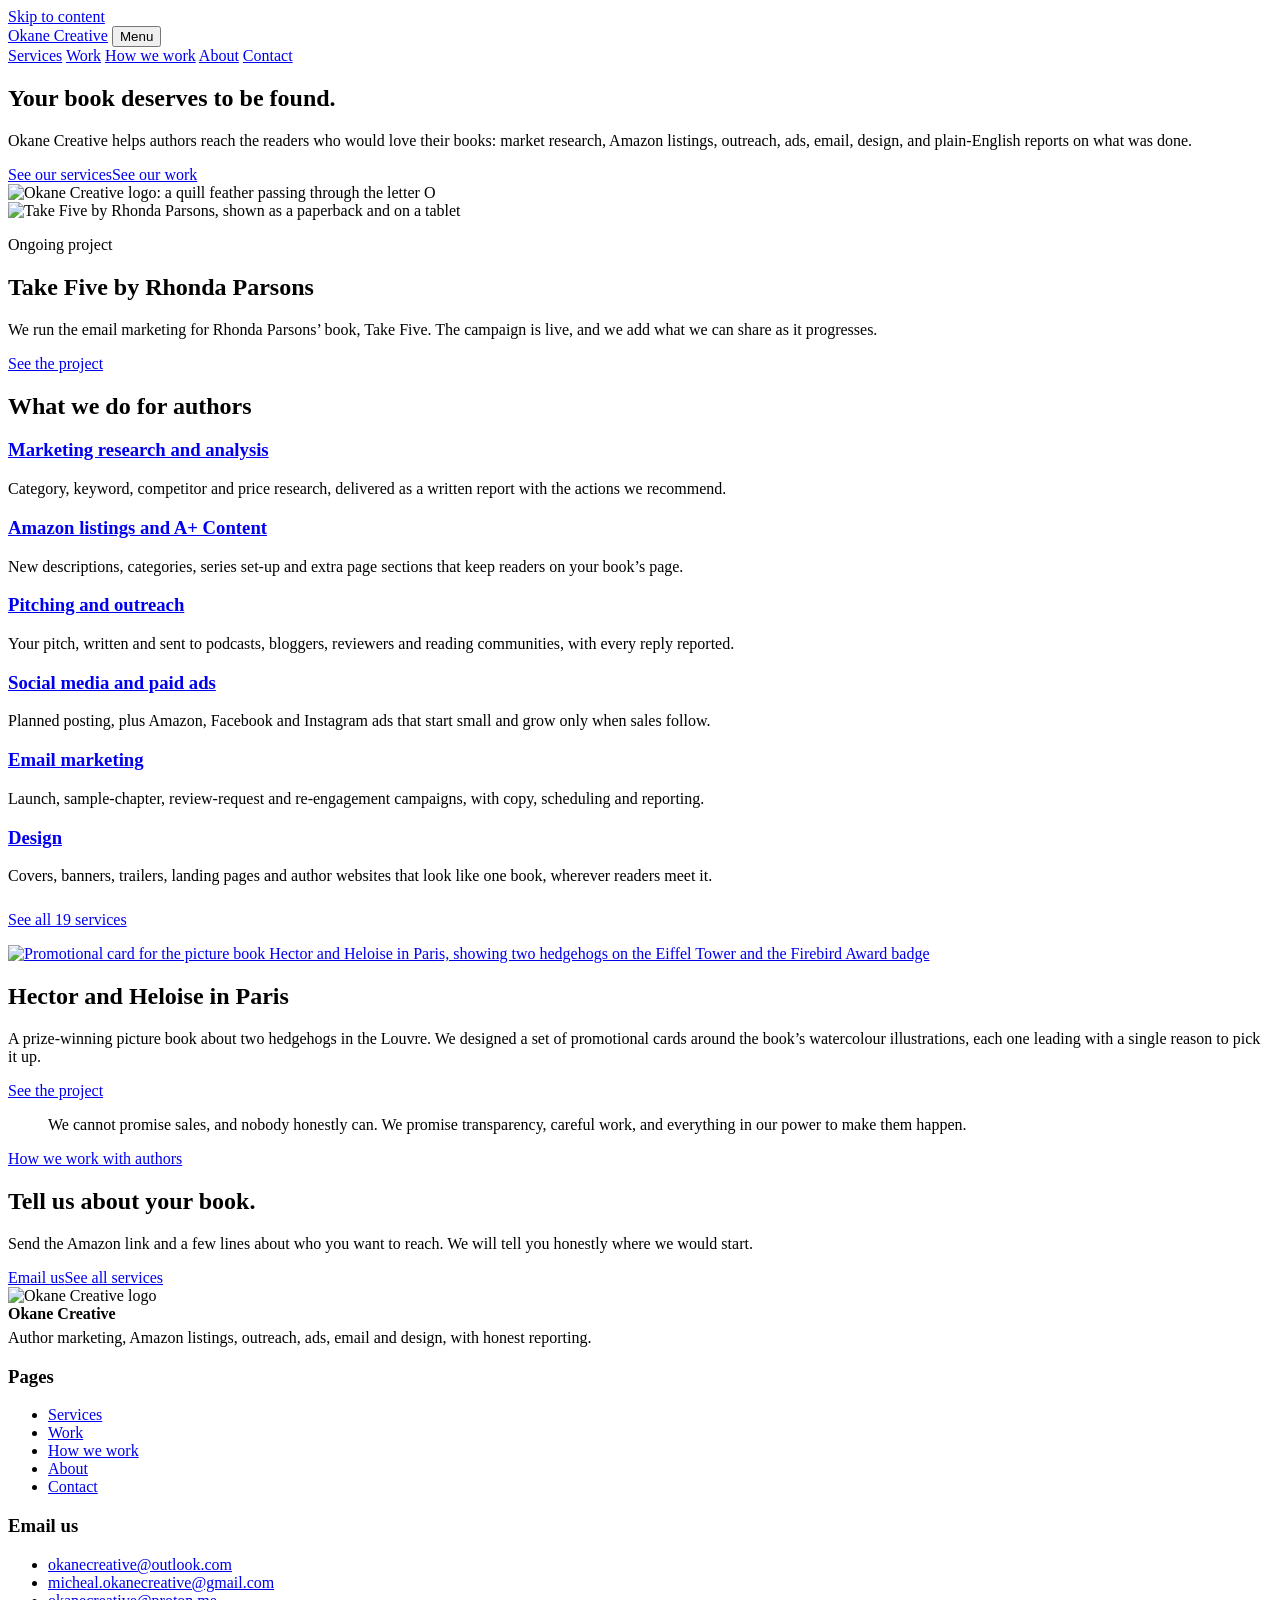
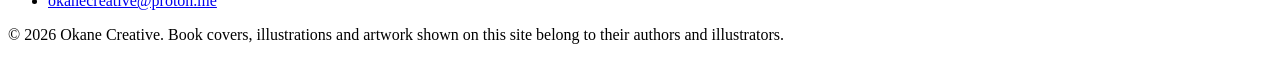
==== commit 37066130: "Add files via upload" ====
--- a/index.html
+++ b/index.html
@@ -3,23 +3,26 @@
 <head>
 <meta charset="utf-8">
 <meta name="viewport" content="width=device-width, initial-scale=1">
-<title>Okane Creative | Author Marketing, Amazon Listings and Book Promotion</title>
-<meta name="description" content="Okane Creative is a small studio for authors: Amazon listing improvements, podcast and newsletter outreach, promotional design and author websites, with honest reporting.">
+<title>Okane Creative | Author Marketing, Amazon Listings, Ads and Email</title>
+<meta name="description" content="Okane Creative is an author marketing studio: market research, Amazon listings and A+ Content, outreach, social media, ads, email marketing, design and honest reporting.">
 <meta name="author" content="Okane Creative">
 <meta name="robots" content="index, follow">
 <meta name="theme-color" content="#1f4e5a">
 <link rel="canonical" href="https://ayanfemicheal12-beep.github.io/okanecreative/">
-<link rel="icon" type="image/png" href="images/favicon.png">
+<link rel="icon" href="favicon.ico" sizes="any">
+<link rel="icon" type="image/png" sizes="32x32" href="images/favicon-32.png">
+<link rel="apple-touch-icon" href="images/apple-touch-icon.png">
 <meta property="og:type" content="website">
 <meta property="og:site_name" content="Okane Creative">
-<meta property="og:title" content="Okane Creative | Author Marketing, Amazon Listings and Book Promotion">
-<meta property="og:description" content="Okane Creative is a small studio for authors: Amazon listing improvements, podcast and newsletter outreach, promotional design and author websites, with honest reporting.">
+<meta property="og:title" content="Okane Creative | Author Marketing, Amazon Listings, Ads and Email">
+<meta property="og:description" content="Okane Creative is an author marketing studio: market research, Amazon listings and A+ Content, outreach, social media, ads, email marketing, design and honest reporting.">
 <meta property="og:url" content="https://ayanfemicheal12-beep.github.io/okanecreative/">
-<meta property="og:image" content="https://ayanfemicheal12-beep.github.io/okanecreative/images/logo-full.jpg">
-<meta name="twitter:card" content="summary">
+<meta property="og:image" content="https://ayanfemicheal12-beep.github.io/okanecreative/images/og-image.jpg">
+<meta name="twitter:card" content="summary_large_image">
+<meta name="twitter:image" content="https://ayanfemicheal12-beep.github.io/okanecreative/images/og-image.jpg">
 <meta name="google-site-verification" content="Q_XLMUhmvzs6Y7iujXoXNJppHFVy_PV_ezf9ZF2RPsE">
 <script type="application/ld+json">
-{"@context":"https://schema.org","@type":"ProfessionalService","name":"Okane Creative","url":"https://ayanfemicheal12-beep.github.io/okanecreative/","logo":"https://ayanfemicheal12-beep.github.io/okanecreative/images/logo-full.jpg","description":"Author marketing studio: Amazon listing improvements, podcast and newsletter outreach, promotional design and author websites.","email":"okanecreative@outlook.com","telephone":"+2347070687064","sameAs":["https://www.facebook.com/share/18pAue2gmJ/?mibextid=wwXIfr"],"serviceType":["Author marketing","Amazon listing optimisation","Podcast outreach","Promotional design","Author websites"]}
+{"@context":"https://schema.org","@type":"ProfessionalService","name":"Okane Creative","url":"https://ayanfemicheal12-beep.github.io/okanecreative/","logo":"https://ayanfemicheal12-beep.github.io/okanecreative/images/logo-full.jpg","image":"https://ayanfemicheal12-beep.github.io/okanecreative/images/og-image.jpg","description":"Author marketing studio: market research, Amazon listings and A+ Content, outreach, social media, ads, email marketing and design for authors.","email":"okanecreative@outlook.com","serviceType":["Author marketing","Marketing research and analysis","Amazon listing optimisation","Amazon A+ Content","Social media promotion","Amazon and Facebook ads","Email marketing","Book cover design","Author websites"]}
 </script>
 <link rel="preconnect" href="https://fonts.googleapis.com">
 <link rel="preconnect" href="https://fonts.gstatic.com" crossorigin>
@@ -42,20 +45,26 @@
 <section class="hero"><div class="wrap">
 <div>
 <h1>Your book deserves to be found.</h1>
-<p class="lede">Okane Creative helps authors reach the readers who would love their books: careful Amazon listings, podcast and newsletter outreach, promotional design, and plain-English reports on what was done.</p>
-<div class="btns"><a class="btn primary" href="work.html">See our work</a><a class="btn" href="contact.html">Talk to us</a></div>
+<p class="lede">Okane Creative helps authors reach the readers who would love their books: market research, Amazon listings, outreach, ads, email, design, and plain-English reports on what was done.</p>
+<div class="btns"><a class="btn primary" href="services.html">See our services</a><a class="btn" href="work.html">See our work</a></div>
 </div>
 <div class="hero-art"><img src="images/logo-mark.png" alt="Okane Creative logo: a quill feather passing through the letter O"></div>
 </div></section>
 
+<section class="ongoing"><div class="wrap feature">
+<div class="ongoing-art"><img src="images/take-five.png" alt="Take Five by Rhonda Parsons, shown as a paperback and on a tablet" width="1100" height="753"></div>
+<div>
+<p class="status"><span class="dot"></span>Ongoing project</p>
+<h2>Take Five by Rhonda Parsons</h2>
+<p>We run the email marketing for Rhonda Parsons&rsquo; book, Take Five. The campaign is live, and we add what we can share as it progresses.</p>
+<p><a class="btn" href="work.html#take-five">See the project</a></p>
+</div>
+</div></section>
+
 <section class="section tight"><div class="wrap">
 <div class="section-head"><h2>What we do for authors</h2></div>
-<div class="rows">
-<div class="row"><h3>Amazon listings</h3><div><p>New book descriptions, category research and series set-up, so the right readers find your book and the page makes sense when they arrive.</p></div></div>
-<div class="row"><h3>Podcast and newsletter outreach</h3><div><p>We find shows, newsletters and reviewers whose audience matches your book, write personal pitches, and follow up politely.</p></div></div>
-<div class="row"><h3>Promotional design</h3><div><p>Social cards, banners and book mockups built around your cover and illustrations.</p></div></div>
-<div class="row"><h3>Author websites</h3><div><p>Multi-page sites for your books, your story and your contact details.</p><p class="more"><a href="services.html">See every service</a></p></div></div>
-</div>
+<div class="rows"><div class="row"><h3><a href="services.html#mra">Marketing research and analysis</a></h3><div><p>Category, keyword, competitor and price research, delivered as a written report with the actions we recommend.</p></div></div><div class="row"><h3><a href="services.html#amazon-listing">Amazon listings and A+ Content</a></h3><div><p>New descriptions, categories, series set-up and extra page sections that keep readers on your book&rsquo;s page.</p></div></div><div class="row"><h3><a href="services.html#pitch">Pitching and outreach</a></h3><div><p>Your pitch, written and sent to podcasts, bloggers, reviewers and reading communities, with every reply reported.</p></div></div><div class="row"><h3><a href="services.html#social">Social media and paid ads</a></h3><div><p>Planned posting, plus Amazon, Facebook and Instagram ads that start small and grow only when sales follow.</p></div></div><div class="row"><h3><a href="services.html#email">Email marketing</a></h3><div><p>Launch, sample-chapter, review-request and re-engagement campaigns, with copy, scheduling and reporting.</p></div></div><div class="row"><h3><a href="services.html#cover">Design</a></h3><div><p>Covers, banners, trailers, landing pages and author websites that look like one book, wherever readers meet it.</p></div></div></div>
+<p style="margin-top:1.6rem"><a class="btn primary" href="services.html">See all 19 services</a></p>
 </div></section>
 
 <section class="section tight"><div class="wrap feature">
@@ -63,25 +72,25 @@
 <div>
 <h2>Hector and Heloise in Paris</h2>
 <p>A prize-winning picture book about two hedgehogs in the Louvre. We designed a set of promotional cards around the book&rsquo;s watercolour illustrations, each one leading with a single reason to pick it up.</p>
-<p><a class="btn" href="work.html">See the project</a></p>
+<p><a class="btn" href="work.html#hector-heloise">See the project</a></p>
 </div>
 </div></section>
 
 <section class="statement"><div class="wrap">
-<blockquote>We cannot promise sales or rankings, and nobody honestly can. We can promise careful work and a clear report every ten days.</blockquote>
+<blockquote>We cannot promise sales, and nobody honestly can. We promise transparency, careful work, and everything in our power to make them happen.</blockquote>
 <p class="muted"><a href="process.html">How we work with authors</a></p>
 </div></section>
 <section class="band"><div class="wrap">
 <h2>Tell us about your book.</h2>
 <p class="lede">Send the Amazon link and a few lines about who you want to reach. We will tell you honestly where we would start.</p>
-<div class="btns"><a class="btn primary" href="mailto:okanecreative@outlook.com?subject=Author%20enquiry">Email us</a><a class="btn" href="https://wa.me/2347070687064" target="_blank" rel="noopener">Message on WhatsApp</a></div>
+<div class="btns"><a class="btn primary" href="mailto:okanecreative@outlook.com?subject=Author%20enquiry">Email us</a><a class="btn" href="services.html">See all services</a></div>
 </div></section>
 </main>
 <footer class="foot"><div class="wrap">
 <div class="foot-grid">
-<div class="foot-brand"><img src="images/logo-mark.png" alt="Okane Creative logo"><div><strong>Okane Creative</strong><p class="small" style="margin:.4rem 0 0">A small studio helping authors reach the readers who would love their books.</p></div></div>
+<div class="foot-brand"><img src="images/logo-mark.png" alt="Okane Creative logo"><div><strong>Okane Creative</strong><p class="small" style="margin:.4rem 0 0">Author marketing, Amazon listings, outreach, ads, email and design, with honest reporting.</p></div></div>
 <div><h3>Pages</h3><ul><li><a href="services.html">Services</a></li><li><a href="work.html">Work</a></li><li><a href="process.html">How we work</a></li><li><a href="about.html">About</a></li><li><a href="contact.html">Contact</a></li></ul></div>
-<div><h3>Get in touch</h3><ul><li><a href="mailto:okanecreative@outlook.com">okanecreative@outlook.com</a></li><li><a href="mailto:micheal.okanecreative@gmail.com">micheal.okanecreative@gmail.com</a></li><li><a href="mailto:okanecreative@proton.me">okanecreative@proton.me</a></li><li><a href="https://wa.me/2347070687064" target="_blank" rel="noopener">WhatsApp: +234 707 068 7064</a></li><li><a href="https://www.facebook.com/share/18pAue2gmJ/?mibextid=wwXIfr" target="_blank" rel="noopener">Facebook</a></li></ul></div>
+<div><h3>Email us</h3><ul><li><a href="mailto:okanecreative@outlook.com">okanecreative@outlook.com</a></li><li><a href="mailto:micheal.okanecreative@gmail.com">micheal.okanecreative@gmail.com</a></li><li><a href="mailto:okanecreative@proton.me">okanecreative@proton.me</a></li></ul></div>
 </div>
 <p class="legal">&copy; 2026 Okane Creative. Book covers, illustrations and artwork shown on this site belong to their authors and illustrators.</p>
 </div></footer>
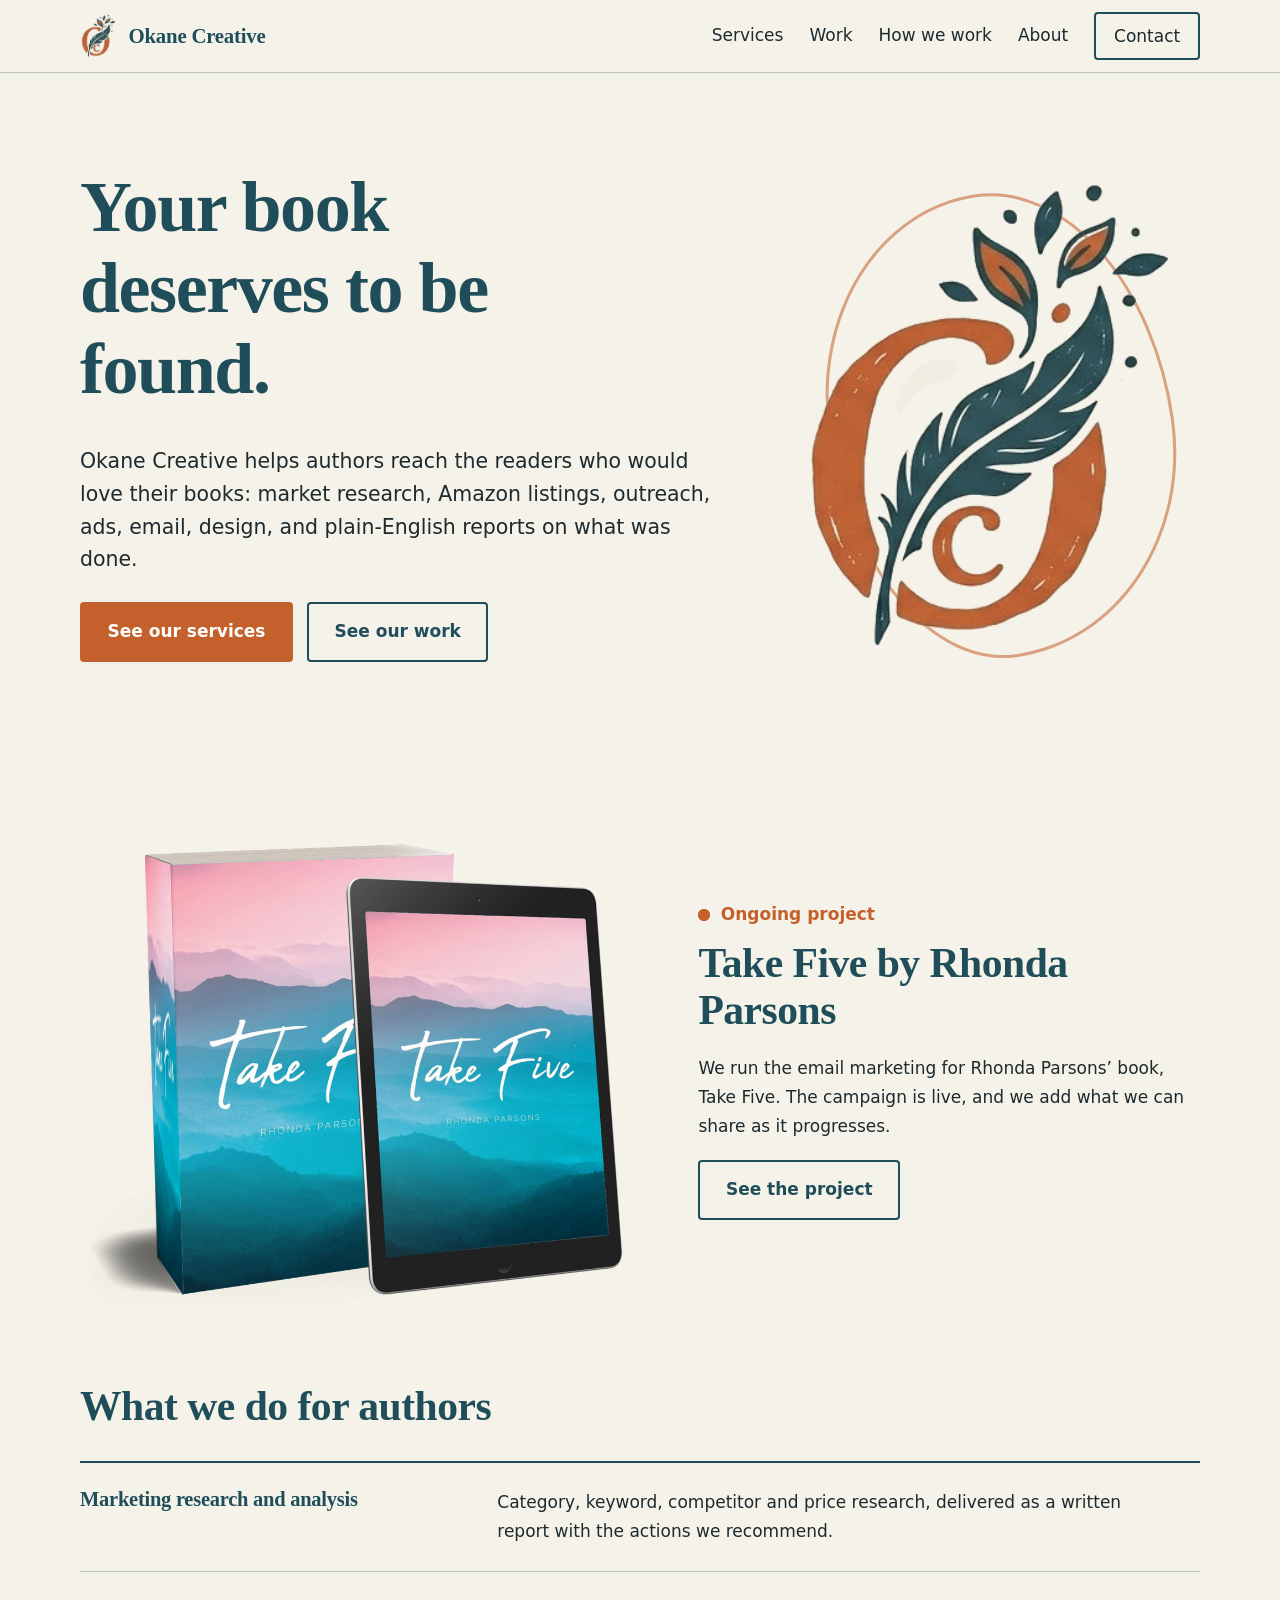
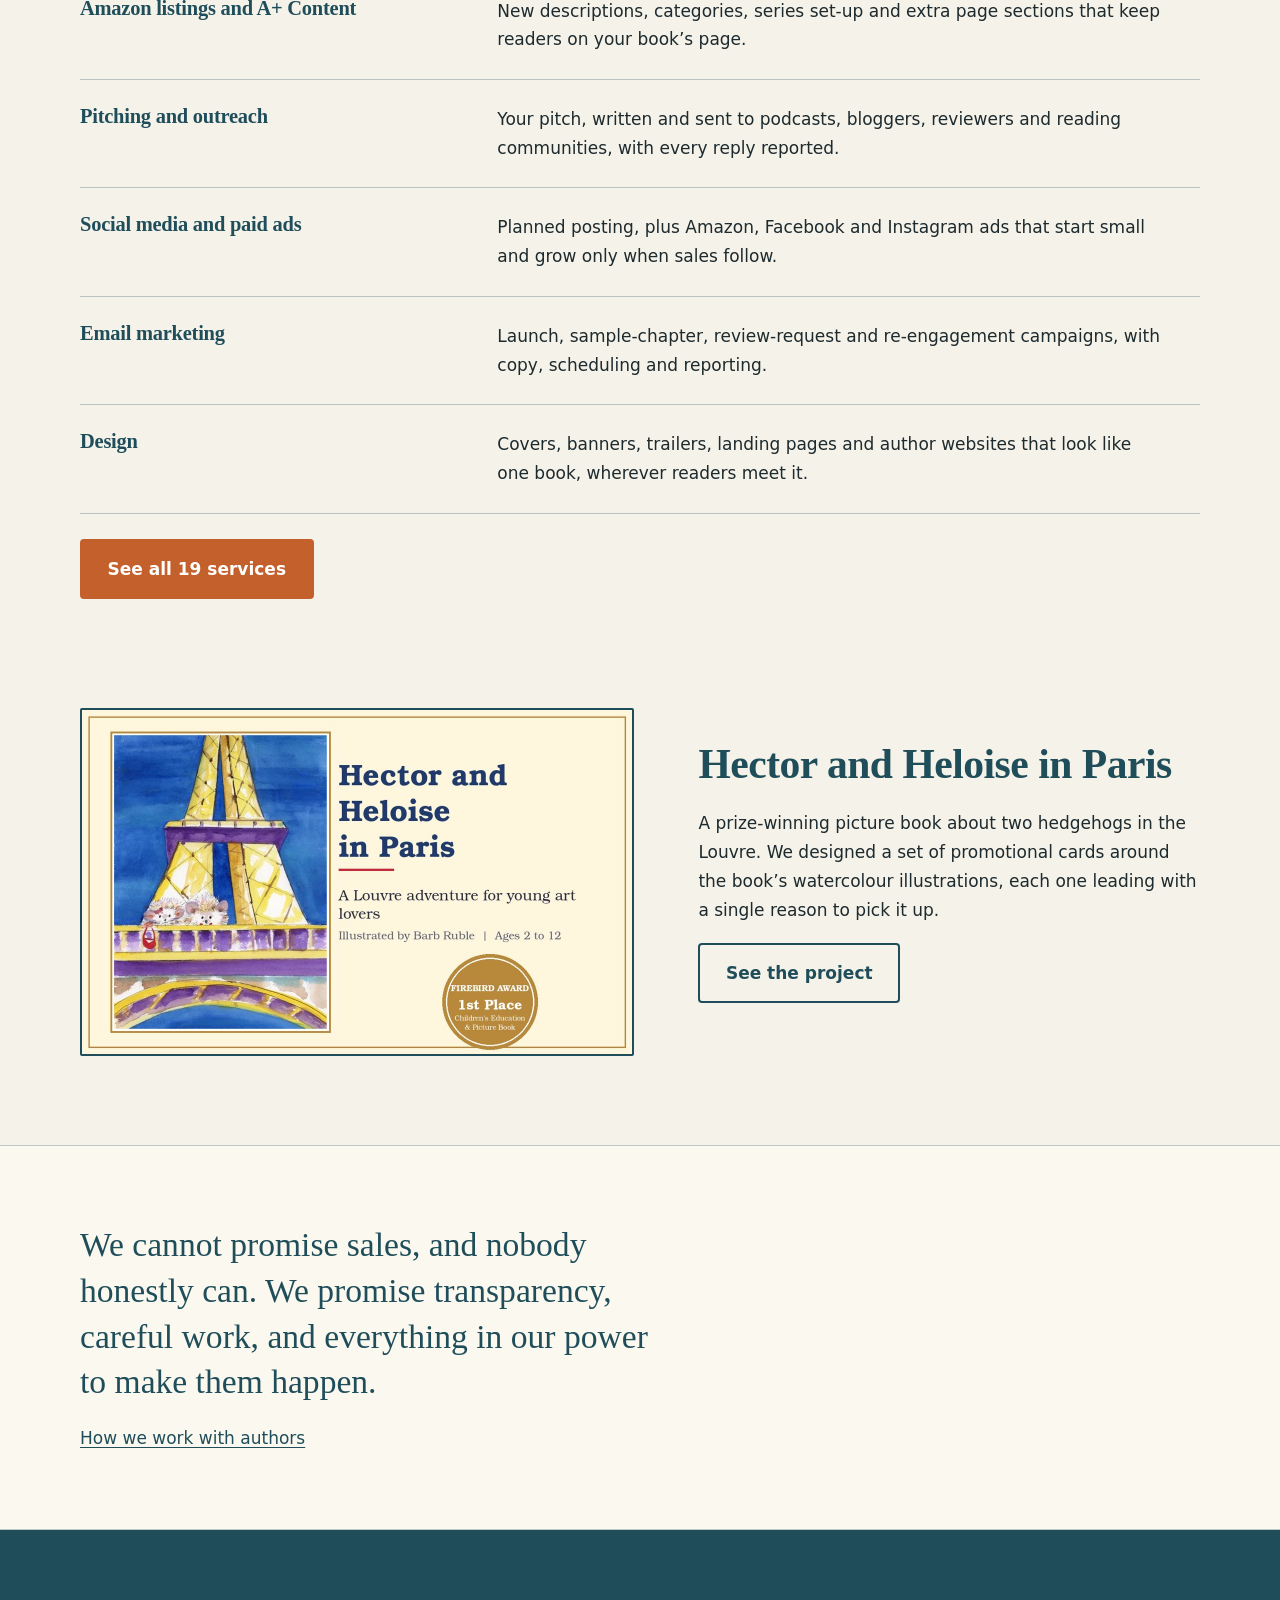
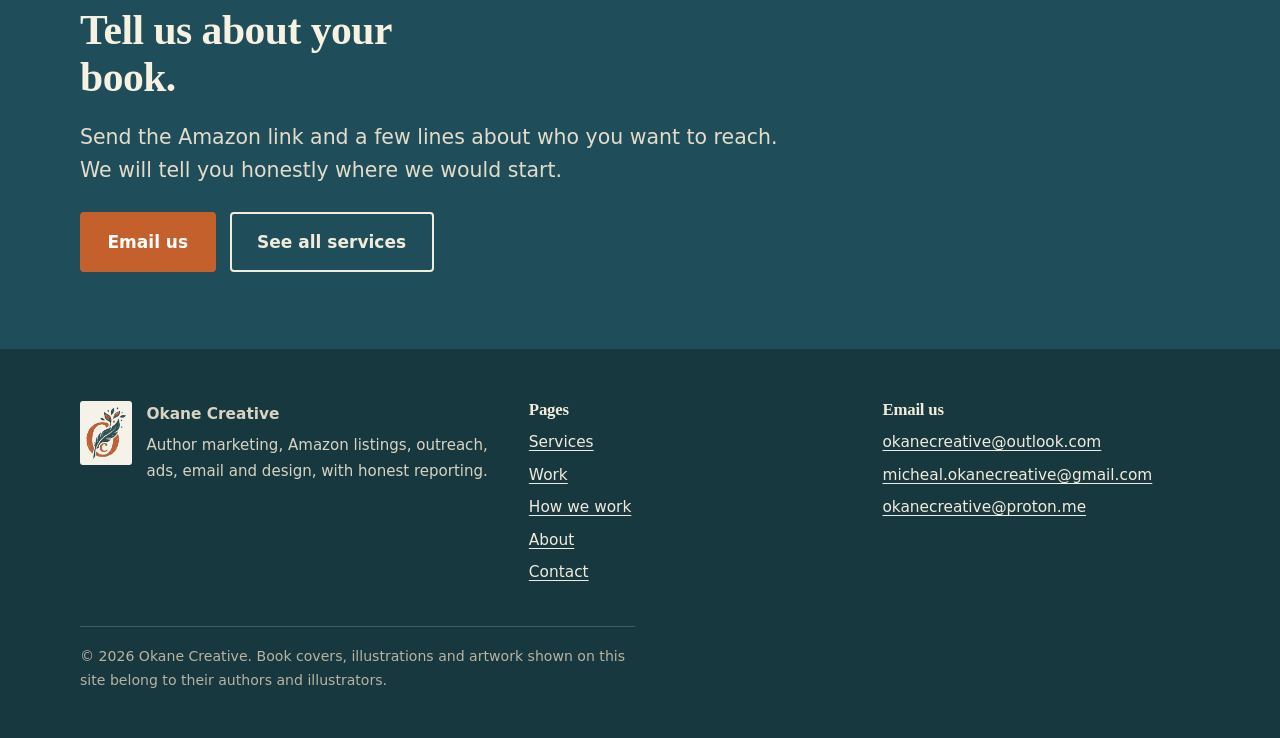
==== commit 39f9a235: "Add files via upload" ====
--- a/index.html
+++ b/index.html
@@ -10,29 +10,29 @@
 <meta name="theme-color" content="#1f4e5a">
 <link rel="canonical" href="https://ayanfemicheal12-beep.github.io/okanecreative/">
 <link rel="icon" href="favicon.ico" sizes="any">
-<link rel="icon" type="image/png" sizes="32x32" href="images/favicon-32.png">
-<link rel="apple-touch-icon" href="images/apple-touch-icon.png">
+<link rel="icon" type="image/png" sizes="32x32" href="favicon-32.png">
+<link rel="apple-touch-icon" href="apple-touch-icon.png">
 <meta property="og:type" content="website">
 <meta property="og:site_name" content="Okane Creative">
 <meta property="og:title" content="Okane Creative | Author Marketing, Amazon Listings, Ads and Email">
 <meta property="og:description" content="Okane Creative is an author marketing studio: market research, Amazon listings and A+ Content, outreach, social media, ads, email marketing, design and honest reporting.">
 <meta property="og:url" content="https://ayanfemicheal12-beep.github.io/okanecreative/">
-<meta property="og:image" content="https://ayanfemicheal12-beep.github.io/okanecreative/images/og-image.jpg">
+<meta property="og:image" content="https://ayanfemicheal12-beep.github.io/okanecreative/og-image.jpg">
 <meta name="twitter:card" content="summary_large_image">
-<meta name="twitter:image" content="https://ayanfemicheal12-beep.github.io/okanecreative/images/og-image.jpg">
+<meta name="twitter:image" content="https://ayanfemicheal12-beep.github.io/okanecreative/og-image.jpg">
 <meta name="google-site-verification" content="Q_XLMUhmvzs6Y7iujXoXNJppHFVy_PV_ezf9ZF2RPsE">
 <script type="application/ld+json">
-{"@context":"https://schema.org","@type":"ProfessionalService","name":"Okane Creative","url":"https://ayanfemicheal12-beep.github.io/okanecreative/","logo":"https://ayanfemicheal12-beep.github.io/okanecreative/images/logo-full.jpg","image":"https://ayanfemicheal12-beep.github.io/okanecreative/images/og-image.jpg","description":"Author marketing studio: market research, Amazon listings and A+ Content, outreach, social media, ads, email marketing and design for authors.","email":"okanecreative@outlook.com","serviceType":["Author marketing","Marketing research and analysis","Amazon listing optimisation","Amazon A+ Content","Social media promotion","Amazon and Facebook ads","Email marketing","Book cover design","Author websites"]}
+{"@context":"https://schema.org","@type":"ProfessionalService","name":"Okane Creative","url":"https://ayanfemicheal12-beep.github.io/okanecreative/","logo":"https://ayanfemicheal12-beep.github.io/okanecreative/logo-full.jpg","image":"https://ayanfemicheal12-beep.github.io/okanecreative/og-image.jpg","description":"Author marketing studio: market research, Amazon listings and A+ Content, outreach, social media, ads, email marketing and design for authors.","email":"okanecreative@outlook.com","serviceType":["Author marketing","Marketing research and analysis","Amazon listing optimisation","Amazon A+ Content","Social media promotion","Amazon and Facebook ads","Email marketing","Book cover design","Author websites"]}
 </script>
 <link rel="preconnect" href="https://fonts.googleapis.com">
 <link rel="preconnect" href="https://fonts.gstatic.com" crossorigin>
 <link href="https://fonts.googleapis.com/css2?family=DM+Sans:ital,wght@0,400;0,500;0,700;1,400&family=Fraunces:opsz,wght@9..144,500;9..144,600;9..144,700&display=swap" rel="stylesheet">
-<link rel="stylesheet" href="css/style.css">
+<link rel="stylesheet" href="style.css">
 </head>
 <body>
 <a class="skip" href="#main">Skip to content</a>
 <header class="site"><div class="wrap bar">
-<a class="brand" href="index.html"><img src="images/logo-mark.png" alt=""><span>Okane Creative</span></a>
+<a class="brand" href="index.html"><img src="logo-mark.png" alt=""><span>Okane Creative</span></a>
 <button class="nav-toggle" type="button" aria-expanded="false" aria-controls="site-nav">Menu</button>
 <nav id="site-nav" class="site-nav" aria-label="Main">
 <a href="services.html">Services</a>
@@ -48,11 +48,11 @@
 <p class="lede">Okane Creative helps authors reach the readers who would love their books: market research, Amazon listings, outreach, ads, email, design, and plain-English reports on what was done.</p>
 <div class="btns"><a class="btn primary" href="services.html">See our services</a><a class="btn" href="work.html">See our work</a></div>
 </div>
-<div class="hero-art"><img src="images/logo-mark.png" alt="Okane Creative logo: a quill feather passing through the letter O"></div>
+<div class="hero-art"><img src="logo-mark.png" alt="Okane Creative logo: a quill feather passing through the letter O"></div>
 </div></section>
 
 <section class="ongoing"><div class="wrap feature">
-<div class="ongoing-art"><img src="images/take-five.png" alt="Take Five by Rhonda Parsons, shown as a paperback and on a tablet" width="1100" height="753"></div>
+<div class="ongoing-art"><img src="take-five.png" alt="Take Five by Rhonda Parsons, shown as a paperback and on a tablet" width="1100" height="753"></div>
 <div>
 <p class="status"><span class="dot"></span>Ongoing project</p>
 <h2>Take Five by Rhonda Parsons</h2>
@@ -68,7 +68,7 @@
 </div></section>
 
 <section class="section tight"><div class="wrap feature">
-<a href="work.html" aria-label="See the Hector and Heloise in Paris project"><img class="framed" src="images/hh-title.jpg" alt="Promotional card for the picture book Hector and Heloise in Paris, showing two hedgehogs on the Eiffel Tower and the Firebird Award badge" width="1100" height="688"></a>
+<a href="work.html" aria-label="See the Hector and Heloise in Paris project"><img class="framed" src="hh-title.jpg" alt="Promotional card for the picture book Hector and Heloise in Paris, showing two hedgehogs on the Eiffel Tower and the Firebird Award badge" width="1100" height="688"></a>
 <div>
 <h2>Hector and Heloise in Paris</h2>
 <p>A prize-winning picture book about two hedgehogs in the Louvre. We designed a set of promotional cards around the book&rsquo;s watercolour illustrations, each one leading with a single reason to pick it up.</p>
@@ -88,12 +88,12 @@
 </main>
 <footer class="foot"><div class="wrap">
 <div class="foot-grid">
-<div class="foot-brand"><img src="images/logo-mark.png" alt="Okane Creative logo"><div><strong>Okane Creative</strong><p class="small" style="margin:.4rem 0 0">Author marketing, Amazon listings, outreach, ads, email and design, with honest reporting.</p></div></div>
+<div class="foot-brand"><img src="logo-mark.png" alt="Okane Creative logo"><div><strong>Okane Creative</strong><p class="small" style="margin:.4rem 0 0">Author marketing, Amazon listings, outreach, ads, email and design, with honest reporting.</p></div></div>
 <div><h3>Pages</h3><ul><li><a href="services.html">Services</a></li><li><a href="work.html">Work</a></li><li><a href="process.html">How we work</a></li><li><a href="about.html">About</a></li><li><a href="contact.html">Contact</a></li></ul></div>
 <div><h3>Email us</h3><ul><li><a href="mailto:okanecreative@outlook.com">okanecreative@outlook.com</a></li><li><a href="mailto:micheal.okanecreative@gmail.com">micheal.okanecreative@gmail.com</a></li><li><a href="mailto:okanecreative@proton.me">okanecreative@proton.me</a></li></ul></div>
 </div>
 <p class="legal">&copy; 2026 Okane Creative. Book covers, illustrations and artwork shown on this site belong to their authors and illustrators.</p>
 </div></footer>
-<script src="js/main.js"></script>
+<script src="main.js"></script>
 </body>
 </html>
--- a/style.css
+++ b/style.css
@@ -0,0 +1,178 @@
+:root{
+  --cream:#f5f2e9;
+  --paper:#fbf8ef;
+  --teal:#1f4e5a;
+  --teal-deep:#17383f;
+  --orange:#c4602b;
+  --ink:#1d2a2e;
+  --line:rgba(31,78,90,.28);
+  --radius:4px;
+}
+*{box-sizing:border-box}
+html{scroll-behavior:smooth}
+body{margin:0;background:var(--cream);color:var(--ink);font:400 1.0625rem/1.7 'DM Sans',system-ui,-apple-system,'Segoe UI',sans-serif;-webkit-font-smoothing:antialiased}
+img{max-width:100%;height:auto;display:block}
+a{color:var(--teal);text-underline-offset:3px}
+a:hover{color:var(--orange)}
+:focus-visible{outline:3px solid var(--orange);outline-offset:3px}
+.skip{position:absolute;left:-999px;top:8px;background:var(--teal);color:#fff;padding:.6rem 1rem;z-index:300}
+.skip:focus{left:8px;color:#fff}
+.wrap{width:min(1120px,100% - 48px);margin-inline:auto}
+
+h1,h2,h3{font-family:'Fraunces',Georgia,'Times New Roman',serif;color:var(--teal);font-weight:600;line-height:1.12;margin:0 0 .5em;letter-spacing:-.012em}
+h1{font-size:clamp(2.5rem,5.8vw,4.5rem);font-weight:700;letter-spacing:-.02em}
+h2{font-size:clamp(1.75rem,3.3vw,2.6rem)}
+h3{font-size:1.28rem}
+p{margin:0 0 1.1em;max-width:62ch}
+.lede{font-size:clamp(1.12rem,1.6vw,1.3rem);line-height:1.6;max-width:56ch}
+.small{font-size:.94rem}
+.muted{color:rgba(29,42,46,.72)}
+
+/* header */
+.site{position:sticky;top:0;z-index:100;background:rgba(245,242,233,.94);backdrop-filter:blur(8px);border-bottom:1px solid var(--line)}
+.bar{display:flex;align-items:center;justify-content:space-between;gap:20px;min-height:72px}
+.brand{display:flex;align-items:center;gap:12px;text-decoration:none;color:var(--teal)}
+.brand img{height:46px;width:auto}
+.brand span{font-family:'Fraunces',Georgia,serif;font-weight:700;font-size:1.3rem;letter-spacing:-.01em}
+.site-nav{display:flex;align-items:center;gap:26px}
+.site-nav a{text-decoration:none;color:var(--ink);font-weight:500;padding:.3rem 0;border-bottom:2px solid transparent}
+.site-nav a:hover{color:var(--orange);border-bottom-color:var(--orange)}
+.site-nav a[aria-current="page"]{border-bottom-color:var(--teal);color:var(--teal)}
+.site-nav a.btn{border:2px solid var(--teal);padding:.45em 1.05em}
+.site-nav a.btn:hover{border-color:var(--teal);color:#fff}
+.nav-toggle{display:none;font:inherit;font-weight:700;background:none;border:2px solid var(--teal);color:var(--teal);padding:.4em .9em;border-radius:var(--radius);cursor:pointer}
+
+/* buttons */
+.btn{display:inline-block;padding:.8em 1.5em;border:2px solid var(--teal);border-radius:var(--radius);font-weight:700;text-decoration:none;color:var(--teal);background:transparent;transition:background .15s,color .15s,border-color .15s}
+.btn:hover{background:var(--teal);color:#fff}
+.btn.primary{background:var(--orange);border-color:var(--orange);color:#fff}
+.btn.primary:hover{background:var(--teal);border-color:var(--teal)}
+.btns{display:flex;flex-wrap:wrap;gap:14px;margin-top:1.6rem}
+
+/* hero */
+.hero{padding:clamp(40px,7vw,100px) 0 clamp(48px,7vw,96px)}
+.hero .wrap{display:grid;grid-template-columns:minmax(0,1.2fr) minmax(0,.8fr);gap:clamp(28px,5vw,72px);align-items:center}
+.hero h1{max-width:13ch}
+.hero-art{position:relative;justify-self:center;width:min(100%,400px)}
+.hero-art::before{content:"";position:absolute;inset:6% 4% 2% 10%;border:3px solid var(--orange);border-radius:52% 48% 55% 45%/46% 54% 46% 54%;transform:rotate(-8deg);opacity:.55}
+.hero-art img{position:relative;width:100%;animation:settle 1.2s cubic-bezier(.2,.7,.2,1) both}
+@keyframes settle{from{opacity:0;transform:translateY(16px) rotate(-3deg)}to{opacity:1;transform:none}}
+
+/* sections */
+.section{padding:clamp(48px,7vw,92px) 0}
+.section.tight{padding-top:0}
+.section-head{max-width:46rem;margin-bottom:2rem}
+.rows{border-top:2px solid var(--teal)}
+.row{display:grid;grid-template-columns:minmax(0,.85fr) minmax(0,1.6fr);gap:10px 44px;padding:1.55rem 0;border-bottom:1px solid var(--line)}
+.row h3{margin:0}
+.row p{margin:0 0 .6em}
+.row p:last-child{margin-bottom:0}
+.row .more{font-weight:700}
+
+.feature{display:grid;grid-template-columns:minmax(0,1.05fr) minmax(0,.95fr);gap:clamp(28px,5vw,64px);align-items:center}
+.framed{border:2px solid var(--teal);border-radius:2px;background:var(--paper)}
+
+.statement{background:var(--paper);border-block:1px solid var(--line);padding:clamp(44px,6vw,76px) 0}
+.statement blockquote{margin:0;font-family:'Fraunces',Georgia,serif;font-size:clamp(1.4rem,2.7vw,2.1rem);line-height:1.36;color:var(--teal);max-width:34ch;font-weight:500}
+.statement p{margin:1.2rem 0 0}
+
+.band{background:var(--teal);color:#f1ebdc;padding:clamp(48px,6vw,80px) 0}
+.band h2{color:#f7f1e1;max-width:20ch}
+.band p{color:#e3dccb}
+.band .btn{border-color:#f1ebdc;color:#f1ebdc}
+.band .btn:hover{background:#f1ebdc;color:var(--teal)}
+.band .btn.primary{background:var(--orange);border-color:var(--orange);color:#fff}
+.band .btn.primary:hover{background:#f1ebdc;border-color:#f1ebdc;color:var(--teal)}
+
+/* page title */
+.page-head{padding:clamp(40px,6vw,80px) 0 clamp(20px,3vw,36px)}
+.page-head h1{font-size:clamp(2.2rem,4.8vw,3.6rem);max-width:18ch}
+
+/* steps */
+.steps{list-style:none;counter-reset:s;margin:0;padding:0;border-top:2px solid var(--teal)}
+.steps li{counter-increment:s;display:grid;grid-template-columns:64px minmax(0,1fr);gap:18px;padding:1.5rem 0;border-bottom:1px solid var(--line)}
+.steps li::before{content:counter(s);font-family:'Fraunces',Georgia,serif;font-weight:700;font-size:2.4rem;line-height:1;color:var(--orange)}
+.steps h3{margin-bottom:.25em}
+.steps p{margin:0}
+.plain{margin:0 0 1.4rem;padding-left:1.2rem}
+.plain li{margin-bottom:.5rem;max-width:60ch}
+
+/* work */
+.gallery{display:grid;grid-template-columns:repeat(auto-fill,minmax(290px,1fr));gap:30px 26px;margin:2rem 0}
+.gallery figure{margin:0}
+.gallery figcaption{margin-top:.7rem;font-size:.95rem;line-height:1.5;color:rgba(29,42,46,.82)}
+.zoom{display:block;width:100%;padding:0;border:0;background:none;cursor:zoom-in}
+.zoom img{border:2px solid var(--teal);border-radius:2px;background:var(--paper)}
+.zoom:hover img{border-color:var(--orange)}
+.credit{border-left:4px solid var(--orange);padding:.2rem 0 .2rem 1rem;margin:1.5rem 0;max-width:58ch}
+.spots{border-top:2px solid var(--teal);margin:1.6rem 0}
+.spot{display:flex;flex-wrap:wrap;align-items:baseline;justify-content:space-between;gap:6px 20px;padding:1rem 0;border-bottom:1px solid var(--line)}
+.spot strong{font-family:'Fraunces',Georgia,serif;font-size:1.2rem;color:var(--teal);font-weight:600}
+.spot span{color:rgba(29,42,46,.72)}
+.spot a{font-weight:700}
+.lightbox{position:fixed;inset:0;background:rgba(23,56,63,.93);display:none;place-items:center;padding:24px;z-index:400}
+.lightbox.open{display:grid}
+.lightbox img{max-height:88vh;max-width:min(1100px,94vw);border:3px solid var(--cream);background:var(--cream)}
+.lightbox button{position:absolute;top:16px;right:16px;font:inherit;font-weight:700;background:var(--cream);color:var(--teal);border:0;padding:.55em 1em;border-radius:var(--radius);cursor:pointer}
+
+/* contact */
+.contact-list{border-top:2px solid var(--teal);margin:1.5rem 0 2rem}
+.contact-list div{display:grid;grid-template-columns:130px minmax(0,1fr);gap:16px;padding:1.1rem 0;border-bottom:1px solid var(--line)}
+.contact-list dt{font-weight:700;color:var(--teal)}
+.contact-list dd{margin:0}
+
+/* footer */
+.foot{background:var(--teal-deep);color:#d9d3c2;padding:52px 0 30px;font-size:.96rem}
+.foot a{color:#f1ebdc}
+.foot a:hover{color:#ffb98f}
+.foot-grid{display:grid;grid-template-columns:minmax(0,1.3fr) repeat(2,minmax(0,1fr));gap:36px}
+.foot-brand{display:flex;gap:14px;align-items:flex-start}
+.foot-brand img{height:64px;width:auto;border-radius:3px;background:var(--cream);padding:4px}
+.foot h3{font-size:1.05rem;color:#f1ebdc;margin-bottom:.6rem}
+.foot ul{list-style:none;margin:0;padding:0}
+.foot li{margin-bottom:.4rem}
+.foot .legal{margin-top:34px;padding-top:18px;border-top:1px solid rgba(241,235,220,.2);font-size:.88rem;color:#b9b3a3}
+
+@media (max-width:820px){
+  .nav-toggle{display:inline-block}
+  .site-nav{display:none;position:absolute;left:0;right:0;top:100%;flex-direction:column;align-items:flex-start;gap:6px;background:var(--cream);padding:14px 24px 22px;border-bottom:1px solid var(--line)}
+  .site-nav.open{display:flex}
+  .site-nav a{padding:.6rem 0;font-size:1.1rem}
+  .hero .wrap,.feature,.row,.foot-grid{grid-template-columns:1fr}
+  .hero-art{width:min(70%,300px);order:-1;justify-self:start}
+  .hero h1{max-width:none}
+  .steps li{grid-template-columns:48px minmax(0,1fr)}
+  .contact-list div{grid-template-columns:1fr;gap:2px}
+}
+@media (prefers-reduced-motion:reduce){
+  html{scroll-behavior:auto}
+  .hero-art img{animation:none}
+  *{transition:none!important}
+}
+
+.foot a,.contact-list a{overflow-wrap:anywhere}
+.contact-list dd{line-height:1.9}
+.contact-list+h2{margin-top:3rem}
+
+/* v2 additions */
+.row h3 a{text-decoration:none;color:inherit}
+.row h3 a:hover{color:var(--orange)}
+.row .tag{display:block;font-size:.92rem;color:rgba(29,42,46,.7);margin-top:.35rem;font-weight:400;line-height:1.4}
+.row ul.plain{margin:.5rem 0 .9rem}
+.row ul.plain li{margin-bottom:.35rem}
+.row .note{font-size:.95rem;color:rgba(29,42,46,.8);border-left:3px solid var(--orange);padding-left:.9rem;margin:.4rem 0 0}
+.jump{display:flex;flex-wrap:wrap;gap:8px 28px;margin:1.6rem 0 0;padding:0;list-style:none}
+.jump a{font-weight:700}
+.group{padding:clamp(28px,4vw,52px) 0 0}
+.group .section-head p{margin:0}
+.ongoing{padding:clamp(36px,6vw,76px) 0}
+.ongoing-art{position:relative;justify-self:center;width:100%;max-width:560px}
+.ongoing-art::before{content:"";position:absolute;inset:8% 6% 4% 6%;border-radius:50%;background:radial-gradient(circle at 50% 50%,rgba(196,96,43,.24),rgba(196,96,43,0) 68%);animation:glow 5s ease-in-out infinite}
+.ongoing-art img{position:relative;width:100%;animation:drift 7s ease-in-out infinite}
+.status{display:inline-flex;align-items:center;gap:.65rem;font-weight:700;color:var(--orange);margin:0 0 .7rem}
+.dot{width:12px;height:12px;border-radius:50%;background:var(--orange);position:relative;display:inline-block}
+.dot::after{content:"";position:absolute;inset:0;border-radius:50%;background:var(--orange);animation:ping 1.8s ease-out infinite}
+@keyframes drift{0%,100%{transform:translateY(0) rotate(-1deg)}50%{transform:translateY(-12px) rotate(1deg)}}
+@keyframes glow{0%,100%{opacity:.7;transform:scale(1)}50%{opacity:1;transform:scale(1.06)}}
+@keyframes ping{0%{transform:scale(1);opacity:.7}80%,100%{transform:scale(3.2);opacity:0}}
+@media (prefers-reduced-motion:reduce){.ongoing-art::before,.ongoing-art img,.dot::after{animation:none}}
